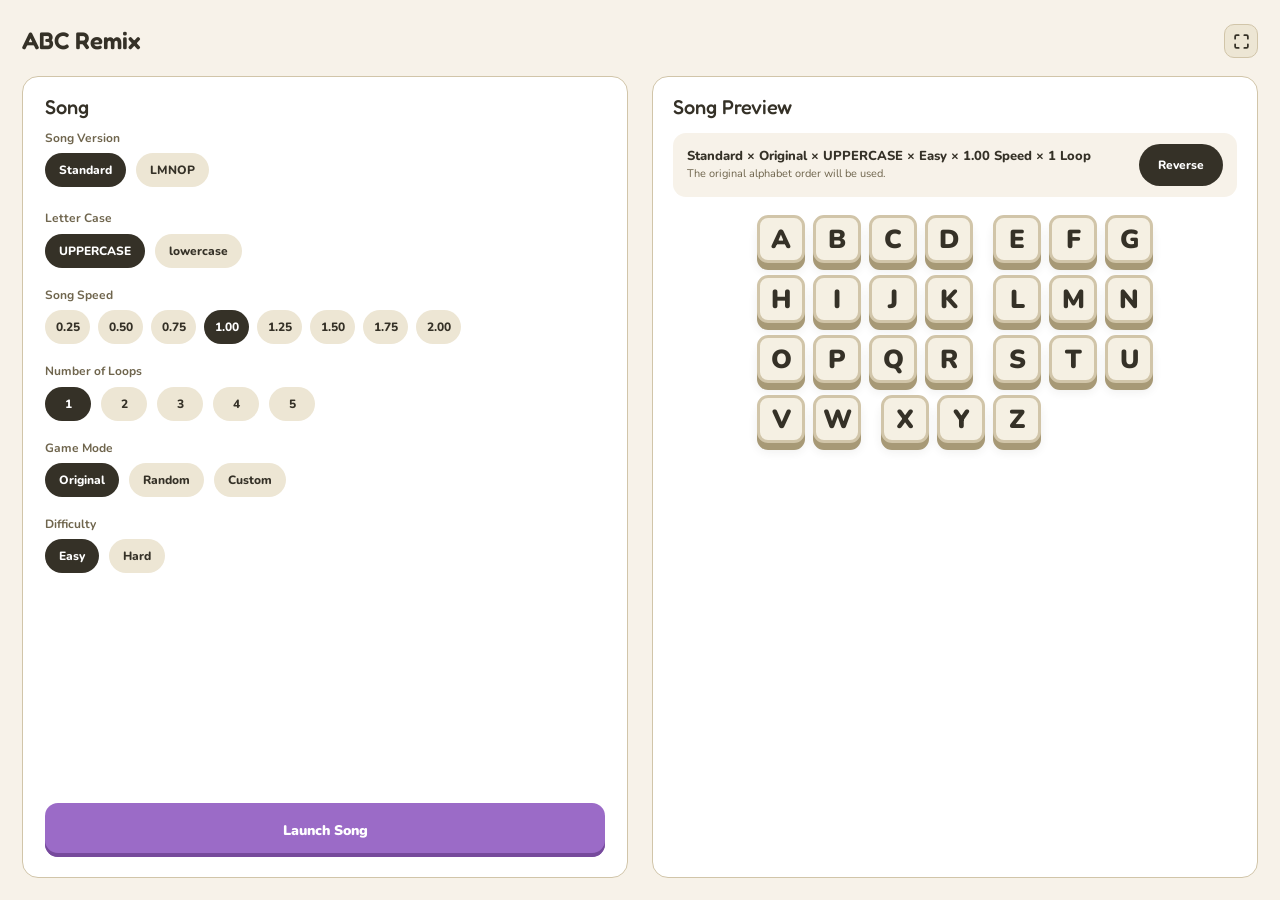
==== apps/abc-remix/index.html @ 01fa8b21 "new" ====
<!doctype html>
<html lang="en">
<head>
  <meta charset="UTF-8" />
  <meta name="viewport" content="width=device-width, initial-scale=1.0" />
  <meta name="theme-color" content="#F7F2E9" />
  <title>ABC Remix</title>
  <link rel="preconnect" href="https://fonts.googleapis.com">
  <link rel="preconnect" href="https://fonts.gstatic.com" crossorigin>
  <link href="https://fonts.googleapis.com/css2?family=Fredoka:wght@400;500;600;700&family=Nunito:wght@400;500;600;700;800;900&display=swap" rel="stylesheet">
  <link rel="stylesheet" href="./css/styles.css" />
</head>
<body>
  <main id="app" class="app-shell">
    <section id="settingsScreen" class="settings-screen">
      <header class="settings-header">
        <h1>ABC Remix</h1>
        <button id="settingsFullscreen" class="icon-btn" type="button" aria-label="Fullscreen" title="Fullscreen">
          <svg class="lucide-icon" viewBox="0 0 24 24" fill="none" stroke="currentColor" stroke-width="2" stroke-linecap="round" stroke-linejoin="round" aria-hidden="true"><path d="M8 3H5a2 2 0 0 0-2 2v3M16 3h3a2 2 0 0 1 2 2v3M21 16v3a2 2 0 0 1-2 2h-3M8 21H5a2 2 0 0 1-2-2v-3"/></svg>
        </button>
      </header>

      <div class="settings-grid">
        <section class="settings-card song-card">
          <h2>Song</h2>

          <div class="control-section">
            <label>Song Version</label>
            <div id="songVersionButtons" class="pill-group" role="group" aria-label="Song version">
              <button class="pill active" data-song="standard" type="button">Standard</button>
              <button class="pill" data-song="lmno" type="button">LMNOP</button>
            </div>
          </div>

          <div class="control-section letter-case-section">
            <label>Letter Case</label>
            <div id="letterCaseButtons" class="pill-group" role="group" aria-label="Letter case">
              <button class="pill active" data-case="uppercase" type="button">UPPERCASE</button>
              <button class="pill" data-case="lowercase" type="button">lowercase</button>
            </div>
          </div>

          <div class="control-section speed-section">
            <div class="section-label-row">
              <label>Song Speed</label>
              <span id="speedValue" class="speed-value">0.50</span>
            </div>
            <div id="speedButtons" class="speed-pills" role="group" aria-label="Song speed"></div>
          </div>

          <div class="control-section loop-section">
            <label>Number of Loops</label>
            <div id="loopButtons" class="pill-group loop-group" role="group" aria-label="Number of loops"></div>
          </div>

          <div class="control-section mode-section">
            <label>Game Mode</label>
            <div id="modeButtons" class="pill-group mode-group" role="group" aria-label="Game mode">
              <button class="pill active" data-mode="original" type="button">Original</button>
              <button class="pill" data-mode="random" type="button">Random</button>
              <button class="pill" data-mode="custom" type="button">Custom</button>
            </div>
          </div>

          <div class="control-section difficulty-section">
            <label>Difficulty</label>
            <div id="difficultyButtons" class="pill-group difficulty-group" role="group" aria-label="Difficulty">
              <button class="pill active" data-difficulty="easy" type="button">Easy</button>
              <button class="pill" data-difficulty="hard" type="button">Hard</button>
            </div>
          </div>

          <button id="launchButton" class="launch-button" type="button">Launch Song</button>
        </section>

        <section class="settings-card preview-card">
          <div class="preview-heading">
            <h2>Song Preview</h2>
          </div>
          <div id="previewInfo" class="preview-info"></div>
          <div id="modeContent" class="preview-content"></div>
        </section>
      </div>
    </section>

    <section id="gameScreen" class="game-screen hidden">
      <header class="game-header">
        <div class="game-title-group">
          <button id="backButton" class="icon-btn" type="button" aria-label="Back to settings" title="Back to settings">
            <svg class="lucide-icon" viewBox="0 0 24 24" fill="none" stroke="currentColor" stroke-width="2" stroke-linecap="round" stroke-linejoin="round" aria-hidden="true"><path d="m12 19-7-7 7-7"/><path d="M19 12H5"/></svg>
          </button>
          <h1 id="gameTitle">Standard × Original</h1>
          <div id="loopBadge" class="loop-badge" aria-live="polite">Loop 1 of 1</div>
        </div>
        <div id="progressDots" class="progress-dots" aria-hidden="true"></div>
        <div class="game-actions">
          <button id="restartButton" class="icon-btn" type="button" aria-label="Restart" title="Restart">
            <svg class="lucide-icon" viewBox="0 0 24 24" fill="none" stroke="currentColor" stroke-width="2" stroke-linecap="round" stroke-linejoin="round" aria-hidden="true"><path d="M3 12a9 9 0 1 0 3-6.7"/><path d="M3 4v5h5"/></svg>
          </button>
          <button id="pauseButton" class="icon-btn" type="button" aria-label="Play" title="Play">
            <svg class="play-icon lucide-icon" viewBox="0 0 24 24" fill="currentColor" stroke="none" aria-hidden="true"><path d="M8 5.14v13.72a1 1 0 0 0 1.54.84l10.34-6.86a1 1 0 0 0 0-1.68L9.54 4.3A1 1 0 0 0 8 5.14Z"/></svg>
            <svg class="pause-icon hidden lucide-icon" viewBox="0 0 24 24" fill="currentColor" stroke="none" aria-hidden="true"><path d="M7 5h3v14H7zM14 5h3v14h-3z"/></svg>
          </button>
          <button id="gameFullscreen" class="icon-btn" type="button" aria-label="Fullscreen" title="Fullscreen">
            <svg class="lucide-icon" viewBox="0 0 24 24" fill="none" stroke="currentColor" stroke-width="2" stroke-linecap="round" stroke-linejoin="round" aria-hidden="true"><path d="M8 3H5a2 2 0 0 0-2 2v3M16 3h3a2 2 0 0 1 2 2v3M21 16v3a2 2 0 0 1-2 2h-3M8 21H5a2 2 0 0 1-2-2v-3"/></svg>
          </button>
        </div>
      </header>

      <div class="game-stage">
        <div class="game-body">
          <div id="countInStage" class="count-in-stage" aria-live="polite"></div>
          <div id="chunkStage" class="chunk-stage" aria-live="polite"></div>
          <div id="easyPreviewStage" class="easy-preview-stage" aria-hidden="true"></div>
        </div>
      </div>
    </section>
  </main>

  <script type="module" src="./js/app.js"></script>
</body>
</html>
---- apps/abc-remix/css/styles.css ----
:root {
  --sand-0: #FFFFFF;
  --sand-50: #F7F2E9;
  --sand-100: #EDE6D4;
  --sand-300: #D1C5A9;
  --sand-500: #A79976;
  --sand-700: #6F654D;
  --sand-900: #353127;
  --grape-50: #EEE3F7;
  --grape-100: #DCC7EF;
  --grape-300: #BB94DE;
  --grape-500: #9B6BC7;
  --grape-700: #764A9C;
  --grape-900: #4A2C63;
  --surface-base: var(--sand-50);
  --surface-card: var(--sand-0);
  --surface-inset: var(--sand-50);
  --text-primary: var(--sand-900);
  --text-secondary: var(--sand-700);
  --text-muted: var(--sand-500);
  --stroke-default: var(--sand-300);
  --interactive-primary: var(--grape-500);
  --r-lg: 24px;
  --r-md: 14px;
  --r-pill: 9999px;
  --wood-face: #F5F0E3;
  --wood-edge: #D1C5A9;
  --wood-shadow: #A79976;
}

* { box-sizing: border-box; }
html, body { width: 100%; height: 100%; margin: 0; }
.app-shell { width: 100%; height: 100%; min-height: 100%; }
body {
  overflow: hidden;
  background: var(--surface-base);
  color: var(--text-primary);
  font-family: "Nunito", sans-serif;
  -webkit-font-smoothing: antialiased;
  user-select: none;
}
button { font: inherit; color: inherit; cursor: pointer; border: 0; }
.hidden { display: none !important; }

h1, h2 { font-family: "Fredoka", sans-serif; }
h1 { margin: 0; font-size: 32px; line-height: 1; font-weight: 600; }
h2 { margin: 0; font-size: 28px; line-height: 1; font-weight: 500; }

.settings-screen {
  width: 100%; height: 100%; padding: 34px 34px 32px;
  display: flex; flex-direction: column; gap: 28px;
}
.settings-header, .game-header {
  display: flex; align-items: center; justify-content: space-between;
  flex-shrink: 0;
}
.settings-grid {
  min-height: 0; flex: 1; display: grid; grid-template-columns: 1fr 1fr; gap: 34px;
}
.settings-card {
  min-width: 0; min-height: 0; background: var(--surface-card);
  border: 2px solid var(--stroke-default); border-radius: var(--r-lg);
  padding: 28px 32px; display: flex; flex-direction: column; overflow: hidden;
}
.song-card { gap: 0; }
.preview-card { padding: 28px 30px; }
.preview-heading { flex-shrink: 0; margin-bottom: 28px; }

.icon-btn {
  width: 48px; height: 48px; border-radius: 14px; background: var(--sand-100);
  color: var(--text-primary); display: grid; place-items: center;
  border: 2px solid var(--sand-300); transition: transform .12s ease, background .12s ease;
}
.icon-btn:hover { background: var(--sand-50); }
.icon-btn:active { transform: scale(.94); }
.icon-btn svg { width: 23px; height: 23px; fill: none; stroke: currentColor; stroke-width: 2.5; stroke-linecap: round; stroke-linejoin: round; }

.control-section { flex-shrink: 0; }
.letter-case-section { margin-top: 24px; }
.control-section > label, .section-label-row label {
  display: block; margin-bottom: 12px; font-size: 18px; line-height: 1.2;
  font-weight: 700; color: var(--text-secondary);
}
.pill-group { display: flex; gap: 12px; flex-wrap: wrap; }
.pill, .speed-pill {
  height: 48px; padding: 0 20px; border-radius: var(--r-pill);
  background: var(--sand-100); color: var(--text-primary); font-weight: 800;
  transition: background .12s ease, color .12s ease, transform .12s ease;
}
.pill:hover, .speed-pill:hover { transform: translateY(-1px); }
.pill.active, .speed-pill.active { background: var(--text-primary); color: #fff; }
.shuffle-icon { display: inline-block; font-size: 23px; line-height: 0; transform: rotate(-35deg); margin-right: 3px; }

.speed-section { margin-top: 30px; }
.section-label-row { display: flex; align-items: center; justify-content: space-between; }
.section-label-row label { margin-bottom: 12px; }
.speed-value { display: none; }
.speed-pills { display: flex; gap: 10px; flex-wrap: wrap; }
.speed-pill { min-width: 68px; padding: 0 15px; }

.mode-section { margin-top: 30px; }
.loop-section { margin-top: 30px; }
.loop-group { gap: 8px; }
.loop-group .pill { min-width: 46px; padding-left: 13px; padding-right: 13px; }
.mode-group { gap: 12px; }
.mode-group .pill { padding-left: 20px; padding-right: 20px; }

.launch-button {
  width: 100%; height: 76px; margin-top: auto; flex-shrink: 0;
  border-radius: 18px; background: var(--grape-500); color: #fff;
  font-size: 17px; font-weight: 900; box-shadow: inset 0 -5px 0 var(--grape-700);
  transition: transform .12s ease, filter .12s ease;
}
.launch-button:hover { filter: brightness(1.03); }
.launch-button:active { transform: translateY(3px); box-shadow: inset 0 -2px 0 var(--grape-700); }
.launch-button:disabled { opacity: .45; cursor: not-allowed; }

.preview-info { flex-shrink: 0; margin-bottom: 24px; }
.preview-summary {
  min-height: 90px; padding: 18px 20px; border-radius: 17px; background: var(--surface-inset);
  display: flex; flex-direction: column; justify-content: center; gap: 6px;
}
.preview-summary strong { font-size: 18px; font-weight: 800; }
.preview-summary span { font-size: 16px; color: var(--text-secondary); }
.preview-content { min-height: 0; flex: 1; overflow: hidden; display: flex; flex-direction: column; }

.song-layout { width: 100%; display: flex; flex-direction: column; gap: 18px; }
.song-row { width: 100%; display: grid; grid-template-columns: 4fr 3fr; gap: 30px; }
.song-row:nth-child(4) { grid-template-columns: 2fr 3fr; }
.song-group { display: grid; grid-template-columns: repeat(auto-fit, minmax(0, 1fr)); gap: 10px; min-width: 0; }
.song-slot { min-width: 0; aspect-ratio: 1; display: grid; place-items: center; }

.wood-block {
  width: 100%; aspect-ratio: 1; min-width: 0; border-radius: 15px;
  background: var(--wood-face); border: 4px solid var(--wood-edge); color: var(--text-primary);
  font-family: "Nunito", sans-serif; font-size: clamp(22px, 2vw, 34px); font-weight: 900;
  display: grid; place-items: center; position: relative;
  box-shadow: 0 7px 0 var(--wood-shadow), 0 9px 10px rgba(53,49,39,.08);
  transition: transform .12s ease, box-shadow .12s ease, background .12s ease;
}
.wood-block::after { display: none; }
.wood-block:active { transform: translateY(3px); box-shadow: 0 4px 0 var(--wood-shadow), 0 6px 8px rgba(53,49,39,.08); }

.preview-content > .song-layout { flex: 1; justify-content: center; min-height: 0; }
.preview-content .song-row { gap: 20px; min-height: 0; }
.preview-content .song-group { gap: 10px; }
.preview-content .song-slot .wood-block { width: min(100%, 68px); border-width: 4px; }
.preview-content .preview-song-row { grid-template-columns: 1fr 1fr; }

.random-tools { display: flex; align-items: center; justify-content: space-between; gap: 14px; margin-bottom: 16px; flex-shrink: 0; }
.random-tools span { font-size: 14px; color: var(--text-secondary); font-weight: 600; }
.shuffle-button, .reset-button, .reverse-button {
  height: 42px; padding: 0 18px; border-radius: var(--r-pill); background: var(--text-primary); color: #fff; font-weight: 800;
}
.shuffle-symbol { display: inline-block; font-size: 21px; transform: rotate(-35deg); margin-right: 5px; }
.random-board { flex: 1; min-height: 0; display: flex; align-items: center; }

.custom-editor {
  min-height: 0;
  flex: 1 1 auto;
  display: flex;
  flex-direction: column;
  align-items: center;
  justify-content: flex-start;
  overflow: visible;
}
.custom-song-area { flex: 0 0 auto; width: 100%; }
.custom-layout { gap: 10px; }
.custom-layout .song-row { gap: 20px; }
.custom-layout .song-group { gap: 10px; }
.custom-slot { border: 2px dashed var(--sand-300); border-radius: 15px; background: transparent; }
.custom-slot .wood-block { width: calc(100% - 4px); border-width: 4px; }
.custom-slot.filled { border-color: transparent; background: transparent; }
.custom-divider { height: 1px; background: var(--sand-300); margin: 20px 0 18px; flex-shrink: 0; }
.letter-tray {
  display: grid; grid-template-columns: repeat(9, minmax(0, 1fr)); gap: 10px;
  flex-shrink: 0; padding: 0 2px;
}
.tray-cell { aspect-ratio: 1; min-width: 0; display: grid; place-items: center; }
.tray-cell .tray-block { width: 100%; font-size: clamp(15px, 1.25vw, 24px); border-width: 3px; border-radius: 13px; box-shadow: 0 5px 0 var(--wood-shadow), 0 7px 9px rgba(53,49,39,.07); }
.tray-cell.used {
  border: 2px dashed var(--sand-300); border-radius: 13px; background: transparent;
}


.game-screen { width: 100%; height: 100%; min-height: 100%; padding: 24px 34px 30px; display: flex; flex-direction: column; background: var(--surface-base); }
.game-header { flex-shrink: 0; gap: 20px; position: relative; }
.game-header h1 { flex: 1; font-size: 32px; }
.game-actions { display: flex; gap: 12px; }
.game-stage { min-height: 0; flex: 1; display: flex; flex-direction: column; justify-content: center; align-items: stretch; padding: 30px 0 36px; }
.chunk-stage {
  width: 100%;
  display: flex;
  justify-content: center;
  align-items: center;
  min-height: 0;
}

/*
 * Play-screen blocks are sized from the four-letter case.
 * A chunk with 2 or 3 letters keeps exactly the same physical block size
 * and is centered instead of stretching its blocks to fill the row.
 */
.chunk-row {
  --play-gap: clamp(10px, 1.2vw, 26px);
  width: 100%;
  display: grid;
  grid-template-columns: repeat(
    var(--chunk-count),
    calc((100% - (3 * var(--play-gap))) / 4)
  );
  justify-content: center;
  gap: var(--play-gap);
}
.chunk-slot {
  width: 100%;
  aspect-ratio: 1;
  min-width: 0;
  display: grid;
  place-items: center;
}
.chunk-slot .wood-block {
  width: 100%; height: 100%; border-radius: clamp(18px, 1.5vw, 32px); border-width: clamp(4px, .35vw, 7px);
  font-size: clamp(96px, 13vw, 240px);
  box-shadow: 0 clamp(10px, .8vw, 18px) 0 var(--wood-shadow), 0 clamp(18px, 1.4vw, 30px) 35px rgba(53,49,39,.13);
  animation: blockPop .34s cubic-bezier(.2,.9,.2,1);
}
.chunk-slot.current .wood-block { transform: translateY(clamp(-12px, -.8vw, -6px)); box-shadow: 0 clamp(14px, 1vw, 22px) 0 var(--wood-shadow), 0 clamp(24px, 1.8vw, 38px) 42px rgba(53,49,39,.18); }
@keyframes blockPop {
  0% { opacity: 0; transform: translateY(28px) scale(.72) rotate(-3deg); }
  70% { opacity: 1; transform: translateY(-5px) scale(1.04) rotate(.5deg); }
  100% { opacity: 1; transform: translateY(0) scale(1) rotate(0); }
}
.progress-dots { display: flex; justify-content: center; align-items: center; gap: 10px; margin-top: clamp(30px, 5vh, 58px); flex-shrink: 0; }
.progress-dot { width: 16px; height: 16px; border-radius: 50%; background: var(--sand-300); transition: background .18s ease, transform .18s ease; }
.progress-dot.active { background: var(--grape-500); transform: scale(1.05); }
.progress-dot.done { background: var(--grape-500); }

body.presentation .game-screen { padding: 24px 32px 28px; }
body.presentation .game-header { opacity: 0; pointer-events: none; }
body.presentation .game-stage { padding-top: 2vh; padding-bottom: 3vh; }

@media (max-width: 1000px) {
  .settings-screen { padding: 22px; }
  .settings-grid { grid-template-columns: 1fr; overflow-y: auto; }
  .settings-card { min-height: 540px; }
  .song-card { min-height: 640px; }
  .preview-card { min-height: 640px; }
}

@media (max-width: 600px) {
  .settings-screen { padding: 16px; gap: 18px; }
  h1 { font-size: 28px; }
  h2 { font-size: 24px; }
  .settings-card { padding: 22px; }
  .settings-grid { gap: 18px; }
  .song-row { gap: 14px; }
  .preview-content .song-row, .custom-layout .song-row { gap: 12px; }
  .preview-content .song-group, .custom-layout .song-group { gap: 6px; }
  .letter-tray { grid-template-columns: repeat(9, 1fr); gap: 6px; }
  .game-screen { padding: 16px 20px 22px; }
  .game-header h1 { font-size: 24px; }
  .game-actions { gap: 6px; }
  .icon-btn { width: 44px; height: 44px; }
  .chunk-row { --play-gap: 6px; }
  .progress-dot { width: 11px; height: 11px; }
}

/* Figma spacing + fixed 48px preview tiles */
.settings-screen {
  width: 100%;
  height: 100vh;
  min-height: 100vh;
  padding: 24px 22px 22px;
  gap: 18px;
}
.settings-header { min-height: 34px; }
.settings-header h1 { font-size: 24px; }
.settings-header .icon-btn {
  width: 34px;
  height: 34px;
  border-radius: 10px;
  border-width: 1.5px;
}
.settings-header .icon-btn svg { width: 17px; height: 17px; }
.settings-grid {
  gap: 24px;
  min-height: 0;
  flex: 1 1 auto;
  height: 0;
  align-items: stretch;
}
.settings-card {
  border-width: 1.5px;
  border-radius: 16px;
  padding: 20px 22px;
}
.preview-card { padding: 20px 20px; }
.settings-card h2 { font-size: 20px; }
.song-card > h2 { margin-bottom: 14px; }
.preview-heading { margin-bottom: 16px; }
.control-section > label,
.section-label-row label {
  margin-bottom: 8px;
  font-size: 12px;
  line-height: 1.2;
}
.pill-group { gap: 10px; }
.pill, .speed-pill {
  height: 34px;
  padding: 0 14px;
  font-size: 12px;
}
.speed-pills { gap: 8px; }
.speed-pill { min-width: 45px; padding: 0 10px; }
.speed-section { margin-top: 20px; }
.mode-section { margin-top: 20px; }
.loop-section { margin-top: 20px; }
.mode-group { gap: 10px; }
.mode-group .pill { padding-left: 14px; padding-right: 14px; }
.shuffle-icon { font-size: 17px; margin-right: 2px; }
.launch-button {
  height: 54px;
  border-radius: 13px;
  font-size: 14px;
  box-shadow: inset 0 -4px 0 var(--grape-700);
}

.preview-info { margin-bottom: 18px; }
.preview-summary {
  min-height: 62px;
  padding: 11px 14px;
  border-radius: 13px;
  flex-direction: row;
  align-items: center;
  justify-content: space-between;
  gap: 16px;
}
.preview-summary-copy {
  min-width: 0;
  display: flex;
  flex-direction: column;
  gap: 3px;
}
.preview-summary strong { font-size: 13px; line-height: 1.2; }
.preview-summary span { font-size: 11px; line-height: 1.25; }
.preview-action {
  flex: 0 0 auto;
  height: 42px;
  min-width: 84px;
  padding: 0 18px;
  border-radius: var(--r-pill);
  font-size: 12px;
  display: inline-flex;
  align-items: center;
  justify-content: center;
}
.preview-action.active {
  background: var(--text-primary);
  color: #fff;
}
.shuffle-symbol { font-size: 17px; margin-right: 3px; }

/* Preview tiles are physical 48px blocks, never fluid grid cells. */
.song-layout { width: max-content; max-width: 100%; gap: 12px; margin: 0 auto; }
.song-row,
.song-row:nth-child(4) {
  width: max-content;
  max-width: 100%;
  display: flex;
  align-items: center;
  justify-content: center;
  gap: 20px;
}
.song-group {
  display: flex;
  flex: 0 0 auto;
  gap: 8px;
}
.song-slot {
  width: 48px;
  height: 48px;
  flex: 0 0 48px;
  aspect-ratio: auto;
}
.preview-content > .song-layout { flex: 0 0 auto; justify-content: center; }
.preview-content .song-row,
.custom-layout .song-row { gap: 20px; }
.preview-content .song-group,
.custom-layout .song-group { gap: 8px; }
.preview-content .song-slot .wood-block {
  width: 48px;
  height: 48px;
  flex: 0 0 48px;
  aspect-ratio: auto;
  border-width: 3px;
  border-radius: 11px;
  font-size: 26px;
}

.random-board {
  flex: 0 0 auto;
  display: flex;
  justify-content: center;
  align-items: flex-start;
}

.custom-editor { align-items: center; }
.custom-song-area { width: 100%; }
.custom-layout { width: max-content; }
.custom-slot {
  width: 48px;
  height: 48px;
  flex: 0 0 48px;
  aspect-ratio: auto;
  border-radius: 11px;
}
.custom-slot .wood-block {
  width: 48px;
  height: 48px;
  flex: 0 0 48px;
  aspect-ratio: auto;
  border-width: 3px;
  border-radius: 11px;
  font-size: 24px;
}
.custom-divider { width: 100%; margin: 18px 0 14px; }
.letter-tray {
  width: max-content;
  max-width: 100%;
  grid-template-columns: repeat(9, 48px);
  gap: 8px;
  padding: 0;
  margin: 0 auto;
}
.tray-cell {
  width: 48px;
  height: 48px;
  flex: 0 0 48px;
  aspect-ratio: auto;
}
.tray-cell .tray-block {
  width: 48px;
  height: 48px;
  aspect-ratio: auto;
  font-size: 18px;
  border-width: 3px;
  border-radius: 11px;
}
.tray-cell.used { border-radius: 11px; }

@media (max-width: 600px) {
  .settings-screen { padding: 16px; gap: 16px; }
  .settings-card { padding: 18px; }
  .preview-card { padding: 18px; }
  .settings-grid { gap: 16px; }
  .song-layout { gap: 10px; }
  .song-row,
  .song-row:nth-child(4),
  .preview-content .song-row,
  .custom-layout .song-row { gap: 12px; }
  .preview-content .song-group,
  .custom-layout .song-group { gap: 6px; }
  .letter-tray { grid-template-columns: repeat(9, 48px); gap: 6px; }
}


/* Musical word blocks */
.lyric-slot .wood-block, .lyric-chunk-slot .wood-block {
  font-size: clamp(14px, 1.7vw, 30px);
  padding: 0 10px;
  white-space: nowrap;
}

.count-in-stage {
  position: absolute;
  inset: 0 0 72px;
  display: flex;
  align-items: center;
  justify-content: center;
  pointer-events: none;
  z-index: 3;
}
.count-in-stage:not(.visible) { opacity: 0; }
.count-in-row { display: flex; align-items: baseline; justify-content: center; gap: clamp(24px, 4vw, 64px); width: 100%; }
.count-in-single { gap: 0; }
.count-word {
  color: var(--text-primary);
  font-family: "Fredoka", sans-serif;
  font-size: clamp(108px, 13vw, 240px);
  font-weight: 600;
  line-height: 1;
  white-space: nowrap;
  opacity: 0;
  transform: translateY(-24px) scale(.94);
}
.count-word.count-pop { animation: lyricFall .28s cubic-bezier(.2,.9,.2,1) forwards; }

.count-in {
  position: absolute; left: 50%; top: 50%; transform: translate(-50%, -50%);
  color: var(--text-muted); font-family: "Fredoka", sans-serif; font-size: clamp(24px, 4vw, 52px);
  font-weight: 500; letter-spacing: .08em; opacity: .85;
}
.game-stage { position: relative; }
.loop-badge {
  flex-shrink: 0;
  padding: 7px 14px;
  border-radius: 999px;
  background: var(--sand-100);
  border: 1px solid var(--sand-300);
  color: var(--text-secondary);
  font-size: 13px;
  line-height: 1;
  font-weight: 800;
  white-space: nowrap;
}
.game-header .loop-badge { position: absolute; left: 50%; top: 50%; transform: translate(-50%, -50%); margin: 0; }
body.presentation .game-header .loop-badge { display: block; }

/* v14 layout corrections */
.game-stage {
  position: relative;
  min-height: 0;
  flex: 1;
  display: flex;
  flex-direction: column;
  justify-content: stretch;
  align-items: stretch;
  padding: 0;
}
.game-body {
  position: relative;
  flex: 1 1 auto;
  min-height: 0;
  display: grid;
  place-items: center;
}
.game-body .count-in-stage,
.game-body .chunk-stage {
  position: absolute;
  inset: 0;
}
.game-body .count-in-stage {
  inset: 0;
  z-index: 3;
}
.game-body .chunk-stage {
  z-index: 2;
}
.game-stage > .progress-dots {
  position: relative;
  z-index: 4;
  margin-top: 0;
  padding: 24px 0 12px;
  flex: 0 0 auto;
}
body.presentation .game-header {
  opacity: 1;
  pointer-events: auto;
}
body.presentation .game-screen {
  background: var(--surface-base);
}
#settingsScreen:fullscreen,
#gameScreen:fullscreen {
  background: var(--surface-base);
}
html:fullscreen,
body:fullscreen {
  background: var(--surface-base);
}

/* Lyric text is intentionally text-first, not another alphabet block wall. */
.lyric-row {
  width: min(96vw, 1700px);
  display: flex;
  align-items: baseline;
  justify-content: center;
  gap: clamp(22px, 2.5vw, 48px);
  box-sizing: border-box;
}
.lyric-word {
  flex: 0 0 auto;
  min-width: 1ch;
  color: var(--text-primary);
  font-family: "Fredoka", sans-serif;
  font-size: clamp(82px, 9vw, 190px);
  font-weight: 600;
  line-height: 1;
  text-align: center;
  white-space: nowrap;
  opacity: .98;
}
/* Four-word lyric screens use deliberately generous fixed spacing. The word
   slots are reserved from the beginning, so later fragments never shove an
   earlier word around. */
.lyric-row.lyric-count-4 {
  width: min(96vw, 1680px);
  gap: clamp(42px, 4vw, 86px);
}
.lyric-row.lyric-count-4 .lyric-word {
  font-size: clamp(70px, 8.2vw, 178px);
}
.lyric-row[data-screen="9"] { gap: clamp(48px, 4.5vw, 96px); }
.lyric-row[data-screen="11"] { gap: clamp(52px, 4.8vw, 100px); }
.lyric-ghost { visibility: hidden; display: inline-block; }
.lyric-live { position: absolute; inset: 0; display: flex; align-items: baseline; justify-content: flex-start; }
.lyric-word { position: relative; }
.lyric-pop {
  animation: lyricFall .28s cubic-bezier(.2,.9,.2,1);
}
@keyframes lyricFall {
  0% { opacity: 0; transform: translateY(-24px) scale(.94); }
  100% { opacity: 1; transform: translateY(0) scale(1); }
}
.mixed-lyric-text {
  color: var(--text-primary);
  font-family: "Fredoka", sans-serif;
  font-size: clamp(30px, 5vw, 86px);
  font-weight: 600;
  white-space: nowrap;
  animation: lyricFall .28s cubic-bezier(.2,.9,.2,1);
}
.lyric-part {
  display: inline-block;
}

/* Fullscreen surfaces: never expose the browser's black backdrop. */
#settingsScreen::backdrop,
#gameScreen::backdrop { background: var(--surface-base); }

body.presentation .game-header { opacity: 1 !important; pointer-events: auto !important; }
body.presentation .game-header .loop-badge { display: block !important; }


/* v19 difficulty control */
.difficulty-section { margin-top: 20px; }
.difficulty-group { gap: 10px; }

/* Easy mode: keep the current musical chunk visible and highlight the called letter. */
.easy-chunk-row {
  --play-gap: clamp(10px, 1.2vw, 26px);
}
.easy-chunk-slot .wood-block {
  transition: background .14s ease, border-color .14s ease, box-shadow .14s ease, transform .14s ease;
  animation: none;
}
.easy-chunk-slot:not(.called) .wood-block {
  transform: none;
}
.easy-chunk-slot.called .wood-block {
  background: var(--grape-50);
  border-color: var(--grape-300);
  color: var(--grape-900);
  box-shadow: 0 clamp(10px, .8vw, 18px) 0 var(--grape-700), 0 clamp(18px, 1.4vw, 30px) 35px rgba(118,74,156,.18);
}
.easy-chunk-slot .wood-block.letter-jiggle {
  animation: letterJiggle .34s cubic-bezier(.2,.9,.2,1);
}
@keyframes letterJiggle {
  0% { transform: translateY(0) rotate(0deg) scale(1); }
  25% { transform: translateY(-7px) rotate(-2deg) scale(1.045); }
  50% { transform: translateY(2px) rotate(2deg) scale(1.02); }
  75% { transform: translateY(-2px) rotate(-1deg) scale(1.01); }
  100% { transform: translateY(0) rotate(0deg) scale(1); }
}


/* Easy mode lookahead: show the upcoming letter chunk shortly before its
   musical entrance, giving students a visual runway without revealing the
   next call as the active/highlighted letter. */
.easy-next-preview {
  position: absolute;
  left: 50%;
  top: 17%;
  width: min(82%, 1180px);
  transform: translateX(-50%) scale(.58);
  transform-origin: center;
  opacity: .34;
  filter: saturate(.82);
  pointer-events: none;
}
.easy-next-preview .wood-block { animation: none !important; }

/* v22: four-beat visual pause between loops */
.loop-gap-dots { display:flex; align-items:center; justify-content:center; gap:28px; }
.loop-gap-dot { width:28px; height:28px; border-radius:50%; background:var(--grape-500); opacity:0; transform:scale(.65); animation:gapDotPop .28s cubic-bezier(.2,.9,.2,1) forwards; }
.loop-gap-dot:nth-child(1){animation-delay:0s}.loop-gap-dot:nth-child(2){animation-delay:1s}.loop-gap-dot:nth-child(3){animation-delay:2s}.loop-gap-dot:nth-child(4){animation-delay:3s}
@keyframes gapDotPop { to { opacity:1; transform:scale(1); } }

/* v23: fullscreen interaction layer. Keep the header above the presentation stage. */
.game-screen:fullscreen { position: relative; z-index: 0; }
.game-screen:fullscreen .game-header { position: relative; z-index: 50; }
.game-screen:fullscreen .game-actions,
.game-screen:fullscreen .game-header .icon-btn { position: relative; z-index: 51; pointer-events: auto; }
.settings-screen:fullscreen { position: relative; z-index: 0; }
.settings-screen:fullscreen .settings-header,
.settings-screen:fullscreen .settings-grid { position: relative; z-index: 10; }

/* Lyric words occupy predetermined slots and keep their positions as fragments arrive. */
.lyric-word { overflow: visible; }

/* v26: gameplay hierarchy. Progress lives in the header, loop status sits beside the title,
   and Easy lookahead gets a dedicated shelf beneath the active chunk. */
.game-header {
  display: flex;
  align-items: center;
  justify-content: space-between;
  gap: 20px;
  position: relative;
  z-index: 20;
}
.game-title-group {
  display: flex;
  align-items: center;
  gap: 16px;
  min-width: 0;
  flex: 1 1 auto;
}
.game-title-group h1 {
  flex: 0 1 auto;
  min-width: 0;
  white-space: nowrap;
}
.game-header .loop-badge {
  position: static;
  transform: none;
  margin: 0;
  flex: 0 0 auto;
  padding: 6px 11px;
  font-size: 11px;
}
.game-header > .progress-dots {
  position: static;
  margin: 0;
  padding: 0;
  flex: 0 1 auto;
  min-width: 0;
  gap: 6px;
}
.game-header > .progress-dots .progress-dot {
  width: 9px;
  height: 9px;
}
.game-stage {
  min-height: 0;
  flex: 1 1 auto;
  padding: 0;
}
.game-body {
  position: relative;
  min-height: 0;
  height: 100%;
  display: grid;
  grid-template-rows: minmax(0, 1fr) 104px;
  place-items: stretch;
}
.game-body .count-in-stage {
  position: absolute;
  inset: 0;
  z-index: 30;
}
.game-body .chunk-stage {
  position: relative;
  inset: auto;
  z-index: 2;
  min-height: 0;
  width: 100%;
  display: flex;
  justify-content: center;
  align-items: center;
}
.easy-preview-stage {
  /* v28: reserve the shelf whether or not a preview is visible.
     Visibility/opacity are used instead of display:none so the main chunk
     never gets reflowed when the preview pops in. */
  display: flex;
  min-height: 0;
  width: 100%;
  align-items: center;
  justify-content: center;
  padding: 4px 0 18px;
  position: relative;
  z-index: 3;
  visibility: hidden;
  opacity: 0;
  pointer-events: none;
}
.easy-preview-stage.has-preview {
  visibility: visible;
  opacity: 1;
}
.easy-preview-stage .easy-next-preview {
  position: relative;
  left: auto;
  top: auto;
  transform: none;
  transform-origin: center;
  width: min(58%, 760px);
  opacity: .36;
  filter: saturate(.82);
  margin: 0 auto;
}
.easy-preview-stage .easy-next-preview .wood-block {
  animation: none !important;
}

@media (max-width: 800px) {
  .game-title-group { gap: 10px; }
  .game-header > .progress-dots { gap: 4px; }
  .game-header > .progress-dots .progress-dot { width: 7px; height: 7px; }
  .game-header .loop-badge { font-size: 10px; padding: 5px 8px; }
  .easy-preview-stage .easy-next-preview { width: min(72%, 620px); }
}

/* v26 lyric guardrails: fixed visual columns prevent late fragments from
   collapsing the gaps between the words. */
.lyric-row[data-screen="9"],
.lyric-row[data-screen="11"] {
  width: min(92vw, 1480px);
  display: grid;
  align-items: baseline;
  justify-content: center;
  column-gap: clamp(24px, 3vw, 58px);
}
.lyric-row[data-screen="9"] {
  grid-template-columns: minmax(150px, 1.5fr) minmax(55px, .75fr) minmax(180px, 1.45fr) minmax(120px, 1fr);
}
.lyric-row[data-screen="11"] {
  grid-template-columns: minmax(150px, 1.35fr) minmax(120px, 1fr) minmax(130px, 1fr) minmax(110px, .9fr);
}
.lyric-row[data-screen="9"] .lyric-word,
.lyric-row[data-screen="11"] .lyric-word {
  width: auto !important;
  min-width: 0 !important;
  justify-self: center;
}
.lyric-row[data-screen="9"] .lyric-live,
.lyric-row[data-screen="11"] .lyric-live {
  justify-content: center;
}

/* v27: Easy lookahead is a compact preview shelf, not a second full-size chunk. */
.easy-preview-stage .easy-next-preview {
  width: max-content;
  max-width: 100%;
  display: grid;
  grid-template-columns: repeat(var(--chunk-count), 72px);
  justify-content: center;
  gap: 12px;
  transform: none;
  margin: 0 auto;
  opacity: 1;
}
.easy-preview-stage .easy-next-preview .chunk-slot {
  width: 72px;
  height: 72px;
  aspect-ratio: 1;
}
.easy-preview-stage .easy-next-preview .wood-block {
  width: 72px;
  height: 72px;
  font-size: 48px;
  border-width: 4px;
  border-radius: 14px;
  box-shadow: 0 5px 0 var(--wood-shadow), 0 8px 14px rgba(53,49,39,.08);
}

/* v28: preview appearance is purely visual. The shelf itself never changes size. */
.easy-preview-stage.has-preview .easy-next-preview {
  animation: previewShelfPop .24s cubic-bezier(.2,.9,.2,1);
}
@keyframes previewShelfPop {
  0% { opacity: 0; transform: translateY(8px) scale(.94); }
  100% { opacity: 1; transform: translateY(0) scale(1); }
}

/* v27: progress is a true centered header element. */
.game-header > .progress-dots {
  position: absolute;
  left: 50%;
  top: 50%;
  transform: translate(-50%, -50%);
  display: flex;
  align-items: center;
  justify-content: center;
  gap: 8px;
  margin: 0;
  padding: 0;
  width: max-content;
  z-index: 2;
}
.game-header > .progress-dots .progress-dot {
  width: 13px;
  height: 13px;
  flex: 0 0 13px;
}

@media (max-width: 800px) {
  .easy-preview-stage .easy-next-preview {
    grid-template-columns: repeat(var(--chunk-count), 58px);
    gap: 8px;
  }
  .easy-preview-stage .easy-next-preview .chunk-slot,
  .easy-preview-stage .easy-next-preview .wood-block {
    width: 58px;
    height: 58px;
  }
  .easy-preview-stage .easy-next-preview .wood-block {
    font-size: 38px;
    border-width: 3px;
    border-radius: 12px;
  }
  .game-header > .progress-dots { gap: 6px; }
  .game-header > .progress-dots .progress-dot {
    width: 10px;
    height: 10px;
    flex-basis: 10px;
  }
  .game-body { grid-template-rows: minmax(0, 1fr) 82px; }
}


/* v30: restore the lyric choreography without letting song screen indexes
   collide between Standard and LMNOP. Every lyric word gets a reserved slot. */
.lyric-row {
  display: grid;
  justify-content: center;
  align-items: baseline;
  width: min(94vw, 1560px);
  gap: clamp(28px, 3vw, 64px);
}
.lyric-row .lyric-word {
  width: auto !important;
  min-width: 0 !important;
  justify-self: center;
  position: relative;
}

/* Standard: happy happy / I'm happy / I can sing my / ABCs */
.lyric-row[data-song="standard"][data-screen="8"] {
  grid-template-columns: minmax(260px, 1fr) minmax(260px, 1fr);
  column-gap: clamp(56px, 7vw, 120px);
}
.lyric-row[data-song="standard"][data-screen="9"] {
  grid-template-columns: minmax(140px, .7fr) minmax(260px, 1.3fr);
  column-gap: clamp(70px, 8vw, 150px);
}
.lyric-row[data-song="standard"][data-screen="10"] {
  grid-template-columns: repeat(4, minmax(120px, 1fr));
  column-gap: clamp(28px, 3vw, 60px);
}
.lyric-row[data-song="standard"][data-screen="11"] {
  grid-template-columns: minmax(260px, 1fr);
}

/* LMNOP: Now I know my / ABCs / Next time won't you / sing with me */
.lyric-row[data-song="lmno"][data-screen="9"] {
  grid-template-columns: minmax(220px, 1.2fr) minmax(90px, .55fr) minmax(210px, 1.15fr) minmax(150px, .85fr);
  column-gap: clamp(46px, 5vw, 92px);
}
.lyric-row[data-song="lmno"][data-screen="10"] {
  grid-template-columns: minmax(260px, 1fr);
}
.lyric-row[data-song="lmno"][data-screen="11"] {
  grid-template-columns: minmax(220px, 1.2fr) minmax(180px, 1fr) minmax(220px, 1.2fr) minmax(150px, .85fr);
  column-gap: clamp(42px, 4.5vw, 86px);
}
.lyric-row[data-song="lmno"][data-screen="12"] {
  grid-template-columns: repeat(3, minmax(150px, 1fr));
  column-gap: clamp(42px, 5vw, 90px);
}

/* Split-word fragments stay inside one reserved word slot and assemble
   additively instead of replacing/recentering the first fragment. */
.lyric-word .lyric-live {
  position: absolute;
  inset: 0;
  display: flex;
  align-items: baseline;
  justify-content: center;
  white-space: nowrap;
}
.lyric-word .lyric-ghost {
  display: inline-block;
  visibility: hidden;
  white-space: nowrap;
}
.lyric-word .lyric-part {
  display: inline-block;
}

/* Y and Z are letter blocks with the sung "and" living between them. */
.mixed-song-row {
  width: min(92vw, 980px);
  display: grid;
  grid-template-columns: minmax(180px, 1fr) minmax(90px, .5fr) minmax(180px, 1fr);
  align-items: center;
  justify-content: center;
  column-gap: clamp(30px, 4vw, 72px);
}
.mixed-song-slot {
  display: grid;
  place-items: center;
  min-width: 0;
}
.mixed-song-slot .wood-block {
  width: clamp(180px, 20vw, 330px);
  height: clamp(180px, 20vw, 330px);
}
.mixed-inline-lyric {
  font-size: clamp(52px, 6vw, 108px);
  font-weight: 600;
  white-space: nowrap;
}

@media (max-width: 800px) {
  .lyric-row[data-song="standard"][data-screen="10"],
  .lyric-row[data-song="lmno"][data-screen="9"],
  .lyric-row[data-song="lmno"][data-screen="11"] {
    column-gap: 18px;
  }
  .mixed-song-row { column-gap: 14px; }
  .mixed-song-slot .wood-block { width: 120px; height: 120px; }
  .mixed-inline-lyric { font-size: 38px; }
}


/* v31: final lyric layout correction.
   Keep lyric groups centered as groups, with fixed-width word slots so
   fragments never determine the position of the line. */
.lyric-row {
  display: flex !important;
  flex-wrap: nowrap;
  align-items: baseline;
  justify-content: center !important;
  width: 100% !important;
  max-width: none !important;
  box-sizing: border-box;
  gap: clamp(28px, 3.2vw, 72px) !important;
}
.lyric-row .lyric-word {
  flex: 0 0 auto !important;
  width: var(--lyric-slot-width) !important;
  min-width: var(--lyric-slot-width) !important;
  max-width: var(--lyric-slot-width) !important;
  justify-self: auto !important;
  text-align: center;
  position: relative;
}

/* Standard */
.lyric-row[data-song="standard"][data-screen="8"] {
  --lyric-slot-width: clamp(250px, 25vw, 520px);
  gap: clamp(48px, 5vw, 96px) !important;
}
.lyric-row[data-song="standard"][data-screen="9"] {
  --lyric-slot-width: clamp(180px, 16vw, 300px);
  gap: clamp(56px, 6vw, 110px) !important;
}
.lyric-row[data-song="standard"][data-screen="9"] .lyric-word:nth-child(2) {
  --lyric-slot-width: clamp(300px, 25vw, 520px);
}
.lyric-row[data-song="standard"][data-screen="10"] {
  --lyric-slot-width: clamp(130px, 11vw, 220px);
  gap: clamp(26px, 2.8vw, 54px) !important;
}
.lyric-row[data-song="standard"][data-screen="11"] {
  --lyric-slot-width: clamp(300px, 28vw, 520px);
}

/* LMNOP */
.lyric-row[data-song="lmno"][data-screen="9"] {
  gap: clamp(34px, 3.8vw, 72px) !important;
}
.lyric-row[data-song="lmno"][data-screen="9"] .lyric-word:nth-child(1) { width: clamp(230px, 18vw, 360px) !important; min-width: clamp(230px, 18vw, 360px) !important; max-width: clamp(230px, 18vw, 360px) !important; }
.lyric-row[data-song="lmno"][data-screen="9"] .lyric-word:nth-child(2) { width: clamp(90px, 7vw, 130px) !important; min-width: clamp(90px, 7vw, 130px) !important; max-width: clamp(90px, 7vw, 130px) !important; }
.lyric-row[data-song="lmno"][data-screen="9"] .lyric-word:nth-child(3) { width: clamp(230px, 18vw, 360px) !important; min-width: clamp(230px, 18vw, 360px) !important; max-width: clamp(230px, 18vw, 360px) !important; }
.lyric-row[data-song="lmno"][data-screen="9"] .lyric-word:nth-child(4) { width: clamp(140px, 10vw, 200px) !important; min-width: clamp(140px, 10vw, 200px) !important; max-width: clamp(140px, 10vw, 200px) !important; }
.lyric-row[data-song="lmno"][data-screen="10"] { --lyric-slot-width: clamp(300px, 28vw, 520px); }
.lyric-row[data-song="lmno"][data-screen="11"] {
  gap: clamp(30px, 3.2vw, 64px) !important;
}
.lyric-row[data-song="lmno"][data-screen="11"] .lyric-word:nth-child(1) { width: clamp(210px, 17vw, 320px) !important; min-width: clamp(210px, 17vw, 320px) !important; max-width: clamp(210px, 17vw, 320px) !important; }
.lyric-row[data-song="lmno"][data-screen="11"] .lyric-word:nth-child(2) { width: clamp(210px, 17vw, 320px) !important; min-width: clamp(210px, 17vw, 320px) !important; max-width: clamp(210px, 17vw, 320px) !important; }
.lyric-row[data-song="lmno"][data-screen="11"] .lyric-word:nth-child(3) { width: clamp(250px, 20vw, 380px) !important; min-width: clamp(250px, 20vw, 380px) !important; max-width: clamp(250px, 20vw, 380px) !important; }
.lyric-row[data-song="lmno"][data-screen="11"] .lyric-word:nth-child(4) { width: clamp(150px, 12vw, 220px) !important; min-width: clamp(150px, 12vw, 220px) !important; max-width: clamp(150px, 12vw, 220px) !important; }
.lyric-row[data-song="lmno"][data-screen="12"] {
  gap: clamp(36px, 4vw, 78px) !important;
}
.lyric-row[data-song="lmno"][data-screen="12"] .lyric-word:nth-child(1) { width: clamp(170px, 14vw, 270px) !important; min-width: clamp(170px, 14vw, 270px) !important; max-width: clamp(170px, 14vw, 270px) !important; }
.lyric-row[data-song="lmno"][data-screen="12"] .lyric-word:nth-child(2) { width: clamp(210px, 17vw, 320px) !important; min-width: clamp(210px, 17vw, 320px) !important; max-width: clamp(210px, 17vw, 320px) !important; }
.lyric-row[data-song="lmno"][data-screen="12"] .lyric-word:nth-child(3) { width: clamp(130px, 11vw, 210px) !important; min-width: clamp(130px, 11vw, 210px) !important; max-width: clamp(130px, 11vw, 210px) !important; }

/* Y and Z: keep the two wooden blocks and the sung "and" in fixed,
   centered positions. The lyric slot never changes width when "and" appears. */
.mixed-song-row {
  width: 100% !important;
  display: flex !important;
  align-items: center;
  justify-content: center !important;
  flex-wrap: nowrap;
  gap: clamp(24px, 3vw, 60px) !important;
}
.mixed-song-slot {
  flex: 0 0 clamp(180px, 20vw, 330px);
  width: clamp(180px, 20vw, 330px);
  display: grid;
  place-items: center;
  min-width: 0;
}
.mixed-song-slot[data-event-type="lyric"] {
  flex-basis: clamp(90px, 8vw, 150px);
  width: clamp(90px, 8vw, 150px);
}
.mixed-song-slot .wood-block {
  width: 100%;
  height: auto;
  aspect-ratio: 1;
}
.mixed-inline-lyric {
  width: 100%;
  text-align: center;
}

@media (max-width: 800px) {
  .lyric-row { gap: 18px !important; }
  .lyric-row[data-song="standard"][data-screen="8"] { --lyric-slot-width: 150px; }
  .lyric-row[data-song="standard"][data-screen="9"] .lyric-word:nth-child(1) { width: 100px !important; min-width: 100px !important; max-width: 100px !important; }
  .lyric-row[data-song="standard"][data-screen="9"] .lyric-word:nth-child(2) { width: 170px !important; min-width: 170px !important; max-width: 170px !important; }
  .lyric-row[data-song="standard"][data-screen="10"] { --lyric-slot-width: 78px; }
  .lyric-row[data-song="standard"][data-screen="11"],
  .lyric-row[data-song="lmno"][data-screen="10"] { --lyric-slot-width: 190px; }
  .lyric-row[data-song="lmno"][data-screen="9"] .lyric-word:nth-child(1) { width: 130px !important; min-width: 130px !important; max-width: 130px !important; }
  .lyric-row[data-song="lmno"][data-screen="9"] .lyric-word:nth-child(2) { width: 60px !important; min-width: 60px !important; max-width: 60px !important; }
  .lyric-row[data-song="lmno"][data-screen="9"] .lyric-word:nth-child(3) { width: 130px !important; min-width: 130px !important; max-width: 130px !important; }
  .lyric-row[data-song="lmno"][data-screen="9"] .lyric-word:nth-child(4) { width: 80px !important; min-width: 80px !important; max-width: 80px !important; }
  .lyric-row[data-song="lmno"][data-screen="11"] .lyric-word { width: 100px !important; min-width: 100px !important; max-width: 100px !important; }
  .lyric-row[data-song="lmno"][data-screen="12"] .lyric-word { width: 90px !important; min-width: 90px !important; max-width: 90px !important; }
  .mixed-song-row { gap: 12px !important; }
  .mixed-song-slot { flex-basis: 120px; width: 120px; }
  .mixed-song-slot[data-event-type="lyric"] { flex-basis: 58px; width: 58px; }
}


/* v32: lyric system rebuilt around intrinsic reserved word widths.
   Each lyric slot gets its width from an invisible copy of the COMPLETE word.
   Live fragments are then anchored to the left edge of that reserved slot.
   This keeps every fragment in the final word position and keeps the whole
   lyric group centered without late reflow. */
.lyric-row,
.lyric-row.lyric-count-1,
.lyric-row.lyric-count-2,
.lyric-row.lyric-count-3,
.lyric-row.lyric-count-4 {
  display: grid !important;
  grid-template-columns: repeat(var(--lyric-count), max-content) !important;
  width: max-content !important;
  max-width: 96vw !important;
  margin: 0 auto !important;
  justify-content: center !important;
  align-items: baseline !important;
  column-gap: clamp(36px, 4vw, 82px) !important;
  box-sizing: border-box;
}
.lyric-row { --lyric-count: 1; }
.lyric-row.lyric-count-2 { --lyric-count: 2; }
.lyric-row.lyric-count-3 { --lyric-count: 3; }
.lyric-row.lyric-count-4 { --lyric-count: 4; }
.lyric-row .lyric-word {
  width: auto !important;
  min-width: 0 !important;
  max-width: none !important;
  flex: none !important;
  position: relative !important;
  display: block !important;
  justify-self: stretch !important;
  text-align: left !important;
  white-space: nowrap !important;
}
.lyric-row .lyric-ghost {
  display: inline-block !important;
  visibility: hidden !important;
  white-space: nowrap !important;
  width: auto !important;
}
.lyric-row .lyric-live {
  position: absolute !important;
  inset: 0 !important;
  display: flex !important;
  align-items: baseline !important;
  justify-content: flex-start !important;
  white-space: nowrap !important;
  overflow: visible !important;
}
.lyric-row .lyric-part,
.lyric-row .lyric-live > span {
  display: inline-block !important;
  white-space: nowrap !important;
}

/* Keep deliberate breathing room on the longer four-word lines. */
.lyric-row[data-song="lmno"][data-screen="9"],
.lyric-row[data-song="lmno"][data-screen="11"] {
  column-gap: clamp(48px, 5vw, 100px) !important;
}
.lyric-row[data-song="standard"][data-screen="10"] {
  column-gap: clamp(30px, 3vw, 60px) !important;
}
.lyric-row[data-song="lmno"][data-screen="12"] {
  column-gap: clamp(44px, 4.5vw, 90px) !important;
}

/* Split words have a stable internal assembly line. The reserved ghost keeps
   the full word's width, while fragments remain where they first appeared. */
.lyric-row[data-song="standard"][data-screen="8"] .lyric-live,
.lyric-row[data-song="standard"][data-screen="9"] .lyric-live,
.lyric-row[data-song="standard"][data-screen="11"] .lyric-live,
.lyric-row[data-song="lmno"][data-screen="10"] .lyric-live {
  justify-content: flex-start !important;
}

/* v32: mixed Y / and / Z uses the same full-size gameplay letter treatment. */
.mixed-song-row {
  width: max-content !important;
  max-width: 96vw !important;
  margin: 0 auto !important;
  display: grid !important;
  grid-template-columns: max-content max-content max-content !important;
  align-items: center !important;
  justify-content: center !important;
  column-gap: clamp(34px, 4vw, 80px) !important;
}
.mixed-song-slot {
  display: grid !important;
  place-items: center !important;
  width: auto !important;
  min-width: 0 !important;
  flex: none !important;
}
.mixed-song-slot .wood-block {
  width: clamp(180px, 20vw, 330px) !important;
  height: clamp(180px, 20vw, 330px) !important;
  aspect-ratio: 1 !important;
  font-size: clamp(96px, 13vw, 240px) !important;
  border-radius: clamp(18px, 1.5vw, 32px) !important;
  border-width: clamp(4px, .35vw, 7px) !important;
  box-shadow: 0 clamp(10px, .8vw, 18px) 0 var(--wood-shadow), 0 clamp(18px, 1.4vw, 30px) 35px rgba(53,49,39,.13) !important;
}
.mixed-song-slot[data-event-type="lyric"] {
  width: clamp(90px, 8vw, 150px) !important;
}
.mixed-inline-lyric {
  font-size: clamp(52px, 6vw, 108px) !important;
  font-weight: 600 !important;
  white-space: nowrap !important;
}
@media (max-width: 800px) {
  .lyric-row { column-gap: 22px !important; }
  .lyric-row[data-song="lmno"][data-screen="9"],
  .lyric-row[data-song="lmno"][data-screen="11"] { column-gap: 26px !important; }
  .mixed-song-row { column-gap: 14px !important; }
  .mixed-song-slot .wood-block { width: 120px !important; height: 120px !important; font-size: 72px !important; }
  .mixed-song-slot[data-event-type="lyric"] { width: 58px !important; }
  .mixed-inline-lyric { font-size: 38px !important; }
}

/* v34: Easy-mode mixed Y / and / Z highlighting.
   Mixed screens use .mixed-song-slot instead of .easy-chunk-slot, so they
   need the same grape highlight treatment explicitly. */
.mixed-song-slot.called .wood-block {
  background: var(--grape-50) !important;
  border-color: var(--grape-300) !important;
  color: var(--grape-900) !important;
  box-shadow: 0 clamp(10px, .8vw, 18px) 0 var(--grape-700), 0 clamp(18px, 1.4vw, 30px) 35px rgba(118,74,156,.18) !important;
}
.mixed-song-slot .wood-block.letter-jiggle {
  animation: letterJiggle .34s cubic-bezier(.2,.9,.2,1);
}


/* Lucide icon system */
.lucide-icon {
  display: block;
  flex: 0 0 auto;
}

.icon-btn .lucide-icon {
  width: 20px;
  height: 20px;
}

.pill .lucide-icon,
.preview-action .lucide-icon {
  width: 17px;
  height: 17px;
}

.preview-action {
  display: inline-flex;
  align-items: center;
  justify-content: center;
  gap: 7px;
}
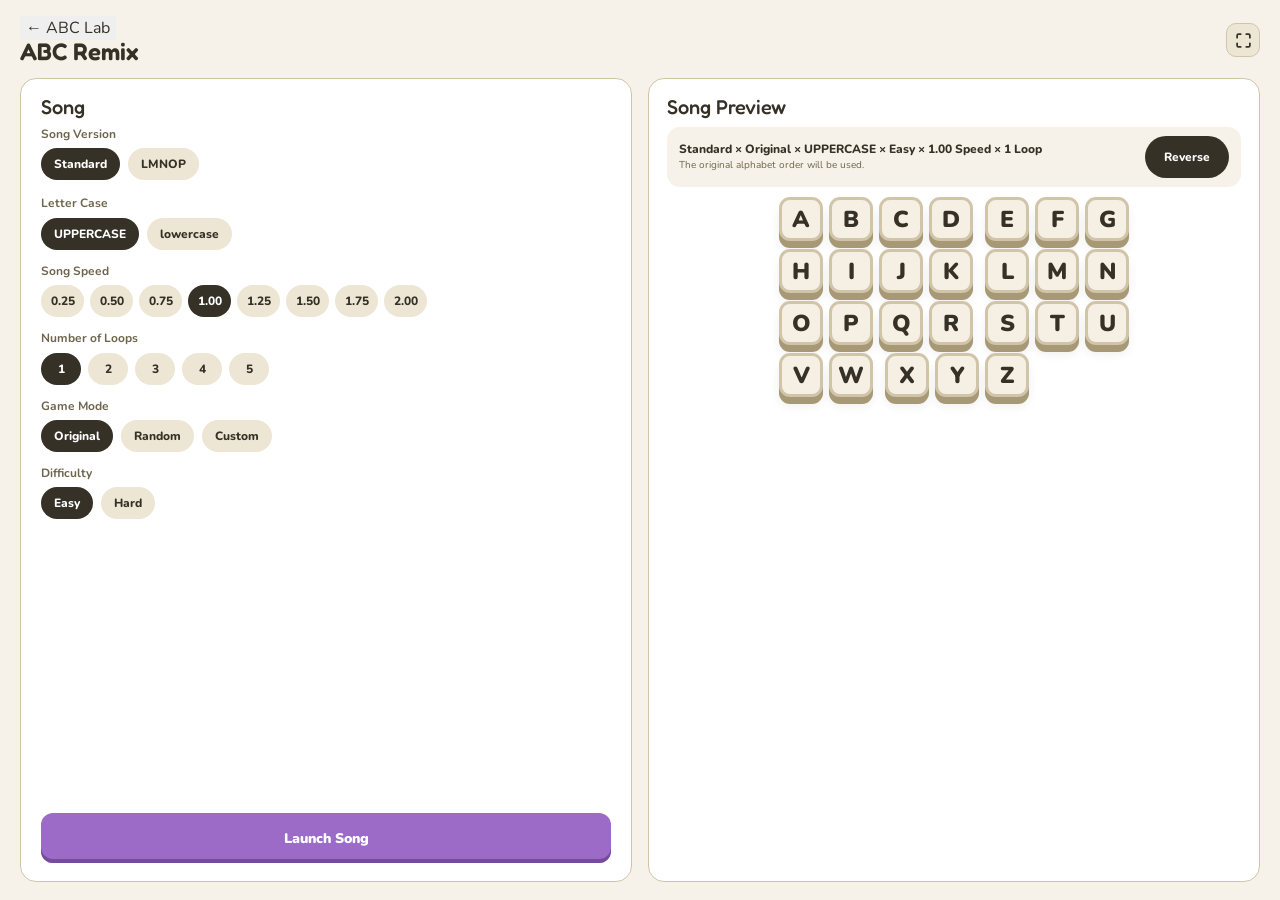
==== commit 2cfd5c75: "Add ABC Lab navigation to Remix" ====
--- a/apps/abc-remix/index.html
+++ b/apps/abc-remix/index.html
@@ -14,7 +14,10 @@
   <main id="app" class="app-shell">
     <section id="settingsScreen" class="settings-screen">
       <header class="settings-header">
-        <h1>ABC Remix</h1>
+        <div class="header-left">
+          <button id="settingsHome" class="home-btn" type="button">← ABC Lab</button>
+          <h1>ABC Remix</h1>
+        </div>
         <button id="settingsFullscreen" class="icon-btn" type="button" aria-label="Fullscreen" title="Fullscreen">
           <svg class="lucide-icon" viewBox="0 0 24 24" fill="none" stroke="currentColor" stroke-width="2" stroke-linecap="round" stroke-linejoin="round" aria-hidden="true"><path d="M8 3H5a2 2 0 0 0-2 2v3M16 3h3a2 2 0 0 1 2 2v3M21 16v3a2 2 0 0 1-2 2h-3M8 21H5a2 2 0 0 1-2-2v-3"/></svg>
         </button>
@@ -86,6 +89,7 @@
     <section id="gameScreen" class="game-screen hidden">
       <header class="game-header">
         <div class="game-title-group">
+          <button id="homeButton" class="home-btn game-home-btn" type="button">← ABC Lab</button>
           <button id="backButton" class="icon-btn" type="button" aria-label="Back to settings" title="Back to settings">
             <svg class="lucide-icon" viewBox="0 0 24 24" fill="none" stroke="currentColor" stroke-width="2" stroke-linecap="round" stroke-linejoin="round" aria-hidden="true"><path d="m12 19-7-7 7-7"/><path d="M19 12H5"/></svg>
           </button>
--- a/apps/abc-remix/css/styles.css
+++ b/apps/abc-remix/css/styles.css
@@ -1302,3 +1302,135 @@
   justify-content: center;
   gap: 7px;
 }
+
+
+/* v43: iPad-safe viewport and compact classroom layout */
+html, body {
+  width: 100%;
+  height: 100%;
+  min-height: 100%;
+  overflow: hidden;
+}
+.app-shell {
+  width: 100%;
+  height: 100dvh;
+  min-height: 100dvh;
+}
+.settings-screen {
+  width: 100%;
+  height: 100dvh;
+  min-height: 100dvh;
+  padding: 16px 20px 18px;
+  gap: 14px;
+}
+.settings-header { min-height: 36px; }
+.settings-header h1 { font-size: 24px; }
+.settings-grid {
+  width: 100%;
+  min-height: 0;
+  height: 0;
+  flex: 1 1 auto;
+  grid-template-columns: minmax(0, 1fr) minmax(0, 1fr);
+  gap: 16px;
+  overflow: hidden;
+}
+.settings-card {
+  min-height: 0;
+  height: 100%;
+  padding: 18px 20px;
+  overflow: hidden;
+}
+.song-card > h2 { margin-bottom: 10px; }
+.letter-case-section { margin-top: 16px; }
+.speed-section, .loop-section, .mode-section { margin-top: 14px; }
+.control-section > label, .section-label-row label { margin-bottom: 7px; }
+.pill-group { gap: 8px; }
+.pill, .speed-pill { height: 32px; padding: 0 13px; font-size: 12px; }
+.speed-pills { gap: 6px; }
+.speed-pill { min-width: 43px; padding: 0 9px; }
+.loop-group { gap: 7px; }
+.loop-group .pill { min-width: 40px; padding-left: 11px; padding-right: 11px; }
+.mode-group { gap: 8px; }
+.mode-group .pill { padding-left: 13px; padding-right: 13px; }
+.difficulty-section { margin-top: 14px !important; }
+.launch-button { height: 50px; margin-top: auto; border-radius: 12px; font-size: 14px; }
+.preview-card { padding: 18px; }
+.preview-heading { margin-bottom: 10px; }
+.preview-info { margin-bottom: 10px; }
+.preview-summary { min-height: 54px; padding: 9px 12px; }
+.preview-summary strong { font-size: 12px; }
+.preview-summary span { font-size: 10px; }
+.preview-content { overflow: hidden; }
+.preview-content > .song-layout { gap: 8px; }
+.preview-content .song-row { gap: 12px; }
+.preview-content .song-group { gap: 6px; }
+.preview-content .song-slot,
+.preview-content .song-slot .wood-block {
+  width: 44px;
+  height: 44px;
+  flex-basis: 44px;
+}
+.preview-content .song-slot .wood-block { font-size: 23px; border-width: 3px; }
+
+.game-screen {
+  width: 100%;
+  height: 100dvh;
+  min-height: 100dvh;
+  padding: 12px 18px 14px;
+  overflow: hidden;
+}
+.game-header { min-height: 42px; }
+.game-header h1 { font-size: 24px; }
+.game-stage { min-height: 0; flex: 1 1 auto; }
+.game-body { min-height: 0; height: 100%; grid-template-rows: minmax(0, 1fr) 68px; }
+.game-stage > .progress-dots { padding: 10px 0 4px; }
+.easy-preview-stage { padding: 2px 0 8px; }
+.easy-preview-stage .easy-next-preview {
+  grid-template-columns: repeat(var(--chunk-count), 50px);
+  gap: 6px;
+}
+.easy-preview-stage .easy-next-preview .chunk-slot,
+.easy-preview-stage .easy-next-preview .wood-block {
+  width: 50px;
+  height: 50px;
+}
+.easy-preview-stage .easy-next-preview .wood-block { font-size: 32px; }
+
+@media (max-width: 900px) and (orientation: landscape) {
+  .settings-screen { padding: 12px 14px 14px; gap: 10px; }
+  .settings-grid { gap: 12px; }
+  .settings-card { padding: 14px 16px; }
+  .settings-card h2 { font-size: 18px; }
+  .song-card > h2 { margin-bottom: 8px; }
+  .letter-case-section, .speed-section, .loop-section, .mode-section, .difficulty-section { margin-top: 10px !important; }
+  .control-section > label, .section-label-row label { font-size: 11px; margin-bottom: 5px; }
+  .pill, .speed-pill { height: 29px; font-size: 11px; padding: 0 10px; }
+  .speed-pill { min-width: 38px; padding: 0 7px; }
+  .launch-button { height: 44px; font-size: 13px; }
+  .preview-card { padding: 14px; }
+  .preview-heading { margin-bottom: 7px; }
+  .preview-info { margin-bottom: 7px; }
+  .preview-summary { min-height: 45px; padding: 7px 9px; }
+  .preview-content .song-layout { gap: 5px; }
+  .preview-content .song-row { gap: 8px; }
+  .preview-content .song-group { gap: 4px; }
+  .preview-content .song-slot,
+  .preview-content .song-slot .wood-block { width: 38px; height: 38px; flex-basis: 38px; }
+  .preview-content .song-slot .wood-block { font-size: 20px; border-width: 2px; border-radius: 9px; }
+  .game-screen { padding: 10px 14px 12px; }
+  .game-header { min-height: 38px; }
+  .game-header h1 { font-size: 20px; }
+  .game-header .loop-badge { font-size: 9px; padding: 4px 7px; }
+  .game-header > .progress-dots .progress-dot { width: 8px; height: 8px; flex-basis: 8px; }
+  .game-body { grid-template-rows: minmax(0, 1fr) 58px; }
+}
+
+@media (max-width: 800px) and (orientation: portrait) {
+  html, body { overflow: auto; }
+  .app-shell { height: auto; min-height: 100dvh; }
+  .settings-screen { height: auto; min-height: 100dvh; }
+  .settings-grid { height: auto; overflow: visible; grid-template-columns: 1fr; }
+  .settings-card { height: auto; min-height: 0; overflow: visible; }
+  .preview-card { min-height: 420px; }
+  .game-screen { height: 100dvh; min-height: 100dvh; }
+}
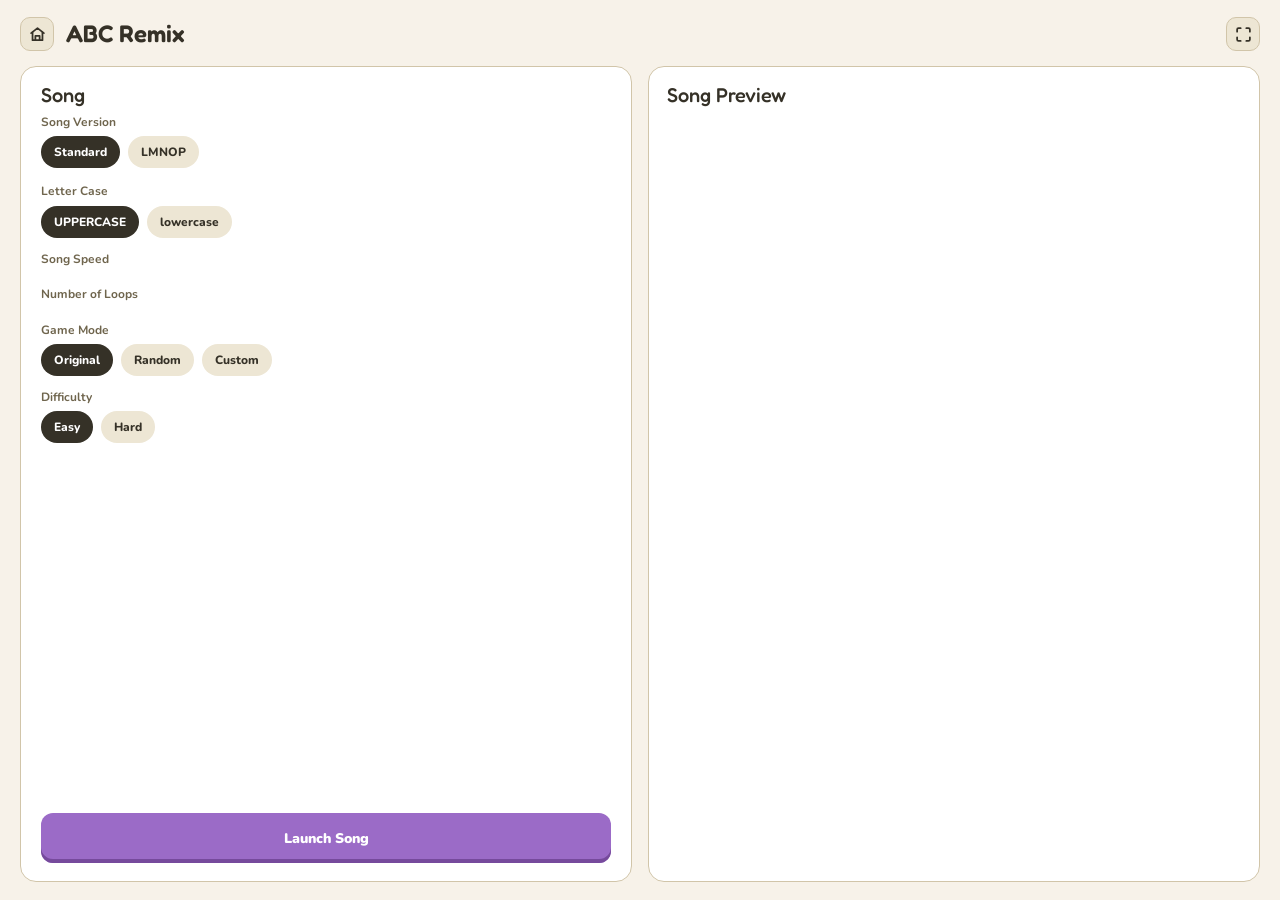
==== commit 494a490d: "Simplify ABC Remix navigation" ====
--- a/apps/abc-remix/index.html
+++ b/apps/abc-remix/index.html
@@ -2,7 +2,7 @@
 <html lang="en">
 <head>
   <meta charset="UTF-8" />
-  <meta name="viewport" content="width=device-width, initial-scale=1.0" />
+  <meta name="viewport" content="width=device-width, initial-scale=1.0, viewport-fit=cover" />
   <meta name="theme-color" content="#F7F2E9" />
   <title>ABC Remix</title>
   <link rel="preconnect" href="https://fonts.googleapis.com">
@@ -15,7 +15,7 @@
     <section id="settingsScreen" class="settings-screen">
       <header class="settings-header">
         <div class="header-left">
-          <button id="settingsHome" class="home-btn" type="button">← ABC Lab</button>
+          <button id="settingsHome" class="icon-btn home-icon-btn" type="button" aria-label="ABC Lab home" title="ABC Lab home"><svg class="lucide-icon" viewBox="0 0 24 24" fill="none" stroke="currentColor" stroke-width="2" stroke-linecap="round" stroke-linejoin="round" aria-hidden="true"><path d="m3 10 9-7 9 7"/><path d="M5 9v11h14V9"/><path d="M9 20v-6h6v6"/></svg></button>
           <h1>ABC Remix</h1>
         </div>
         <button id="settingsFullscreen" class="icon-btn" type="button" aria-label="Fullscreen" title="Fullscreen">
@@ -89,7 +89,6 @@
     <section id="gameScreen" class="game-screen hidden">
       <header class="game-header">
         <div class="game-title-group">
-          <button id="homeButton" class="home-btn game-home-btn" type="button">← ABC Lab</button>
           <button id="backButton" class="icon-btn" type="button" aria-label="Back to settings" title="Back to settings">
             <svg class="lucide-icon" viewBox="0 0 24 24" fill="none" stroke="currentColor" stroke-width="2" stroke-linecap="round" stroke-linejoin="round" aria-hidden="true"><path d="m12 19-7-7 7-7"/><path d="M19 12H5"/></svg>
           </button>
--- a/apps/abc-remix/css/styles.css
+++ b/apps/abc-remix/css/styles.css
@@ -1434,3 +1434,17 @@
   .preview-card { min-height: 420px; }
   .game-screen { height: 100dvh; min-height: 100dvh; }
 }
+
+
+/* ABC Lab navigation */
+.header-left{display:flex;align-items:center;gap:12px;min-width:0}
+.home-btn{
+  height:34px;padding:0 12px;border-radius:10px;
+  background:var(--sand-100);border:1.5px solid var(--sand-300);
+  color:var(--text-secondary);font-size:12px;font-weight:800;white-space:nowrap;
+}
+.home-btn:hover{background:var(--sand-50);color:var(--text-primary)}
+.game-home-btn{flex:0 0 auto}
+@media (max-width:800px){
+  .game-home-btn{display:none}
+}
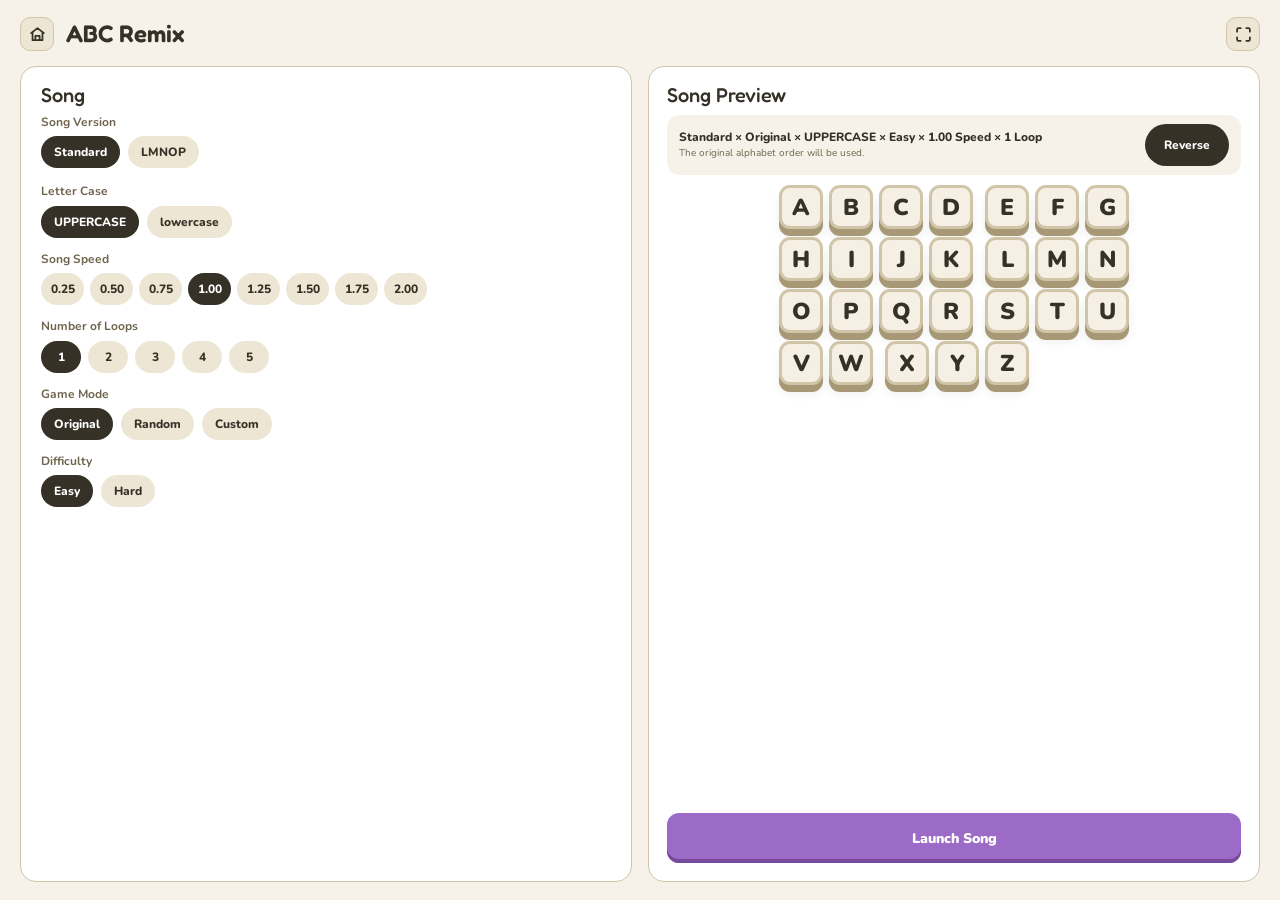
==== commit 8ad9c05d: "Move launch action to preview panel" ====
--- a/apps/abc-remix/index.html
+++ b/apps/abc-remix/index.html
@@ -73,7 +73,6 @@
             </div>
           </div>
 
-          <button id="launchButton" class="launch-button" type="button">Launch Song</button>
         </section>
 
         <section class="settings-card preview-card">
@@ -82,6 +81,7 @@
           </div>
           <div id="previewInfo" class="preview-info"></div>
           <div id="modeContent" class="preview-content"></div>
+          <button id="launchButton" class="launch-button preview-launch-button" type="button">Launch Song</button>
         </section>
       </div>
     </section>
--- a/apps/abc-remix/css/styles.css
+++ b/apps/abc-remix/css/styles.css
@@ -1448,3 +1448,14 @@
 @media (max-width:800px){
   .game-home-btn{display:none}
 }
+
+
+/* iPad-safe viewport and compact navigation */
+html, body { min-height: 100dvh; }
+.app-shell { min-height: 100dvh; height: 100dvh; }
+.settings-screen, .game-screen { min-height: 100dvh; height: 100dvh; }
+.settings-header .home-icon-btn { flex: 0 0 auto; }
+@media (max-width: 900px) {
+  .settings-screen { padding-left: max(16px, env(safe-area-inset-left)); padding-right: max(16px, env(safe-area-inset-right)); padding-top: max(16px, env(safe-area-inset-top)); padding-bottom: max(16px, env(safe-area-inset-bottom)); }
+  .game-screen { padding-left: max(16px, env(safe-area-inset-left)); padding-right: max(16px, env(safe-area-inset-right)); padding-bottom: max(18px, env(safe-area-inset-bottom)); }
+}
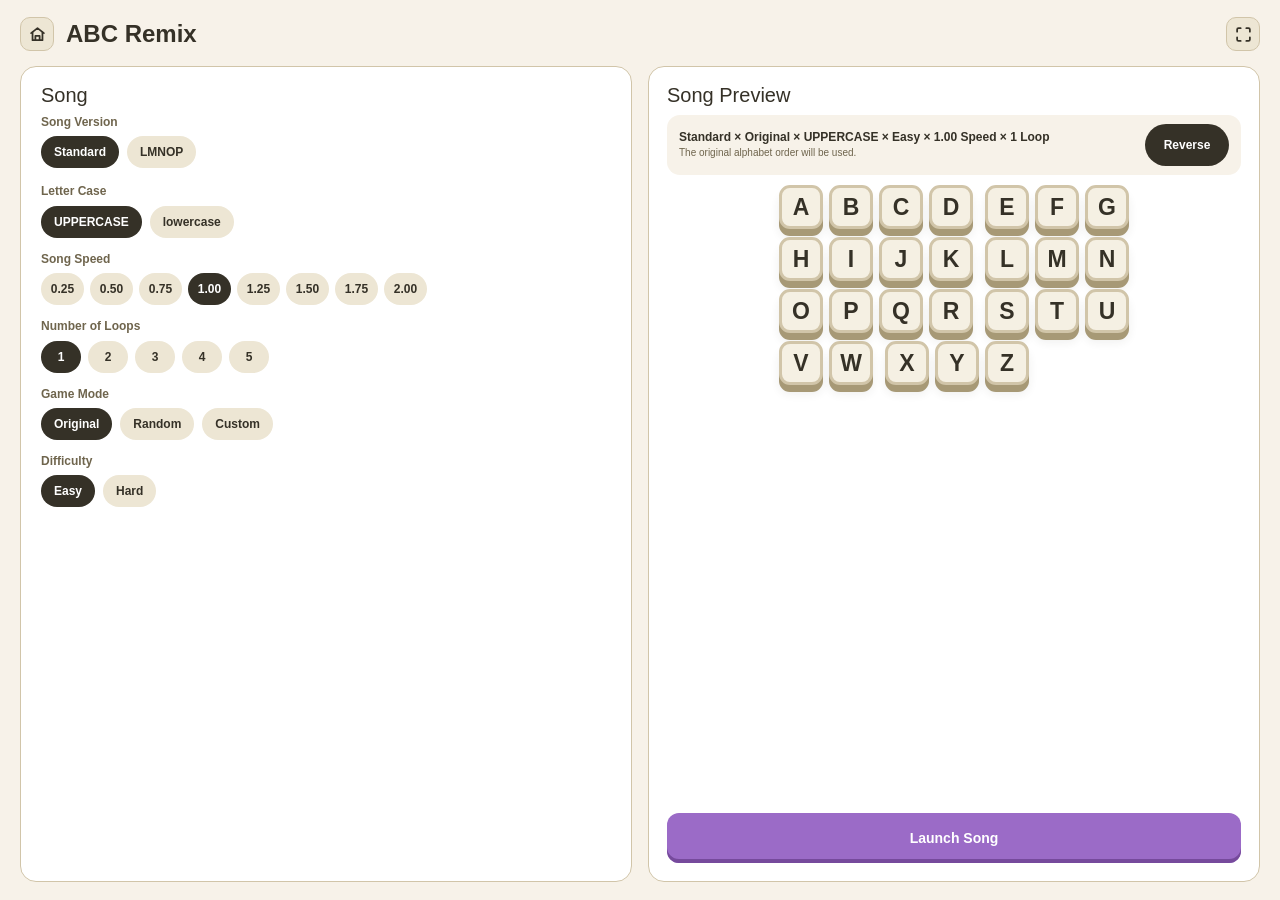
==== commit 1c63c6a5: "Switch Remix typography to Lexend" ====
--- a/apps/abc-remix/index.html
+++ b/apps/abc-remix/index.html
@@ -6,8 +6,9 @@
   <meta name="theme-color" content="#F7F2E9" />
   <title>ABC Remix</title>
   <link rel="preconnect" href="https://fonts.googleapis.com">
+<link rel="stylesheet" href="../../css/clr.css">
   <link rel="preconnect" href="https://fonts.gstatic.com" crossorigin>
-  <link href="https://fonts.googleapis.com/css2?family=Fredoka:wght@400;500;600;700&family=Nunito:wght@400;500;600;700;800;900&display=swap" rel="stylesheet">
+  <link href="https://fonts.googleapis.com/css2?family=Lexend:wght@400;500;600;700;800;900&display=swap" rel="stylesheet">
   <link rel="stylesheet" href="./css/styles.css" />
 </head>
 <body>
--- a/css/clr.css
+++ b/css/clr.css
@@ -0,0 +1,3196 @@
+/* ============================================
+   TOKENS — matched to v1's real values
+   ============================================ */
+:root {
+  /* ---- Raw palette ---------------------------------------------------- */
+  --leaf-50:  #E8F5DE;
+  --leaf-100: #D3ECC2;
+  --leaf-300: #A8D986;
+  --leaf-500: #7CBF57;
+  --leaf-700: #4F8F35;
+  --leaf-900: #2F5920;
+
+  --coral-50:  #FBE4E2;
+  --coral-100: #F7CBC7;
+  --coral-300: #EF9891;
+  --coral-500: #E2685D;
+  --coral-700: #B84B42;
+  --coral-900: #7A2F29;
+
+  --sky-50:  #E1F0FB;
+  --sky-100: #C3E1F7;
+  --sky-300: #8AC3EE;
+  --sky-500: #4FA3DE;
+  --sky-700: #337CAE;
+  --sky-900: #1F4E6E;
+
+  --peach-50:  #FCE9DC;
+  --peach-100: #FAD3B9;
+  --peach-300: #F3AC7D;
+  --peach-500: #E9884F;
+  --peach-700: #BC6533;
+  --peach-900: #7A4020;
+
+  --grape-50:  #EEE3F7;
+  --grape-100: #DCC7EF;
+  --grape-300: #BB94DE;
+  --grape-500: #9B6BC7;
+  --grape-700: #764A9C;
+  --grape-900: #4A2C63;
+
+  --sun-50:  #FBF0D2;
+  --sun-100: #F8E4A8;
+  --sun-300: #F0CB5C;
+  --sun-500: #E4B62E;
+  --sun-700: #B08A18;
+  --sun-900: #6E560F;
+
+  --bubblegum-50:  #FBE3EE;
+  --bubblegum-100: #F7C7DE;
+  --bubblegum-300: #EE94BE;
+  --bubblegum-500: #DD6B9C;
+  --bubblegum-700: #B04A78;
+  --bubblegum-900: #712D4C;
+
+  --mint-50:  #E1F7F0;
+  --mint-100: #C3EFE0;
+  --mint-300: #86DEC0;
+  --mint-500: #4DC2A0;
+  --mint-700: #339678;
+  --mint-900: #1F5F4C;
+
+  --sand-0:   #FFFFFF;
+  --sand-50:  #F7F2E9;
+  --sand-100: #EDE6D4;
+  --sand-300: #D1C5A9;
+  --sand-500: #A79976;
+  --sand-700: #6F654D;
+  --sand-900: #353127;
+
+  --slate-0:   #FFFFFF;
+  --slate-50:  #EEEFF1;
+  --slate-100: #DDDFE3;
+  --slate-300: #B1B5BE;
+  --slate-500: #7F8594;
+  --slate-700: #535865;
+  --slate-900: #22242B;
+
+  /* ---- Cardbox semantic tokens (mapped onto the palette above) -------- */
+
+  /* Surface — warm, from Sand */
+  --surface-base:    var(--sand-50);
+  --surface-panel:   var(--sand-100);
+  --surface-card:    var(--sand-0);
+  --surface-inset:   var(--sand-50);
+
+  /* Text — cool, from Slate */
+  --text-primary:    var(--sand-900);
+  --text-secondary:  var(--sand-700);
+  --text-muted:      var(--sand-500);
+  --text-disabled:   var(--sand-300);
+  --text-inverse:    var(--sand-0);
+
+  /* Stroke — kept warm (Sand), matching Cardbox's cohesive look */
+  --stroke-default:  var(--sand-300);
+  --stroke-medium:   var(--sand-500);
+  --stroke-strong:   var(--sand-700);
+  --stroke-selected: var(--grape-500);
+
+  /* Interactive */
+--green:                 var(--grape-500);   /* was leaf-500 */
+--interactive-primary:   var(--grape-500);   /* was leaf-500 */
+--interactive-secondary: var(--sun-500);
+--tab-active:            var(--grape-500);   /* was leaf-500 */
+--tab-inactive:          var(--sand-700);
+--interactive-disabled:  var(--sand-300);
+
+  /* Mode */
+  --flash:          var(--sun-500);
+  --flash-subtle:   var(--sun-50);
+  --reveal:         var(--sky-500);
+  --reveal-subtle:  var(--sky-50);
+  --target:         var(--coral-500);
+  --target-subtle:  var(--coral-50);
+  --vanish:         var(--leaf-500);
+  --vanish-subtle:  var(--leaf-50);
+  --roll:           var(--grape-500);
+  --roll-subtle:    var(--grape-50);
+
+  /* Feedback */
+  --success:        var(--leaf-500);
+  --success-subtle: var(--leaf-50);
+  --error:          var(--coral-500);
+  --error-subtle:   var(--coral-50);
+  --warning:        var(--sun-500);
+  --warning-subtle: var(--sun-50);
+  --info:           var(--sky-500);
+  --info-subtle:    var(--sky-50);
+
+  --font-display: 'Fredoka', sans-serif;
+  --font-ui:      'Nunito', sans-serif;
+
+  --card-image-ratio: 17;
+  --card-text-ratio:  3;
+
+  --r-lg:   16px;
+  --r-md:   12px;
+  --r-pill: 9999px;
+}
+
+/* ============================================
+   RESET
+   ============================================ */
+*, *::before, *::after {
+  box-sizing: border-box;
+  margin: 0;
+  padding: 0;
+  -webkit-tap-highlight-color: transparent;
+}
+
+html, body, #root {
+  width: 100%;
+  height: 100vh;
+  height: 100dvh;
+}
+
+html, body {
+  overflow: hidden;
+  overscroll-behavior: none;
+  background: var(--surface-base);
+  font-family: var(--font-ui);
+  color: var(--text-primary);
+  -webkit-font-smoothing: antialiased;
+  user-select: none;
+  -webkit-user-select: none;
+}
+
+h1, h2, h3, .display {
+  font-family: var(--font-display);
+}
+
+button {
+  font-family: var(--font-ui);
+  cursor: pointer;
+  border: none;
+  background: none;
+  color: inherit;
+  padding: 0;
+}
+
+button:active {
+  opacity: 0.75;
+}
+
+button:disabled {
+  cursor: not-allowed;
+}
+
+img {
+  display: block;
+  max-width: 100%;
+  max-height: 100%;
+  object-fit: contain;
+}
+
+/* ============================================
+   HOME SCREEN
+   ============================================ */
+
+.app-shell {
+  display: flex;
+  flex-direction: column;
+  height: 100%;
+  overflow: hidden;
+}
+
+.home-screen {
+  display: flex;
+  flex-direction: column;
+  gap: 12px;
+  padding: 20px;
+  height: 100%;
+  flex: 1;
+  min-height: 0;
+}
+
+.panels-row {
+  display: flex;
+  gap: 20px;
+  flex: 1;
+  min-height: 0;
+}
+
+.app-header {
+  display: flex;
+  align-items: center;
+  justify-content: space-between;
+  flex-shrink: 0;
+}
+
+.brand {
+  display: flex;
+  align-items: center;
+  gap: 10px;
+}
+
+.brand-logo {
+  width: 32x;
+  height: 32px;
+  display: block;
+}
+
+.brand-name {
+  font-family: var(--font-display);
+  font-size: 32px;
+  font-weight: 600;
+  color: var(--text-primary);
+}
+
+.header-actions {
+  display: flex;
+  align-items: center;
+  gap: 8px;
+}
+
+.account-menu {
+  position: relative;
+}
+
+.panel-title {
+  font-family: var(--font-display);
+  font-size: 24px;
+  font-weight: 500;
+  color: var(--text-primary);
+  flex-shrink: 0;
+}
+
+.decks-header,
+.modes-header {
+  display: flex;
+  align-items: center;
+  justify-content: space-between;
+  gap: 8px;
+  flex-shrink: 0;
+  height: 40px;
+}
+
+.decks-selection {
+  display: flex;
+  align-items: center;
+  gap: 12px;
+}
+
+.decks-selection-count {
+  font-size: 16px;
+  line-height: 24px;
+  font-weight: 400;
+  color: var(--text-secondary);
+}
+
+.decks-selection-count strong {
+  color: var(--text-primary);
+  font-weight: 800;
+}
+
+.deck-preview {
+  font-size: 14px;
+  line-height: 20px;
+  color: var(--text-secondary);
+  white-space: nowrap;
+  overflow: hidden;
+  text-overflow: ellipsis;
+}
+
+.preview-highlight {
+  background: none;
+  color: var(--text-primary);
+  font-weight: 700;
+}
+
+.account-dropdown {
+  position: absolute;
+  top: calc(100% + 8px);
+  right: 0;
+  background: var(--surface-panel);
+  border: 2px solid var(--stroke-default);
+  border-radius: var(--r-lg);
+  width: 280px;
+  z-index: 200;
+  box-shadow: 0 2px 8px rgba(45,42,30,0.08), 0 8px 20px rgba(45,42,30,0.12);
+  padding: 12px;
+  display: flex;
+  flex-direction: column;
+  gap: 12px;
+}
+
+.account-section {
+  background: var(--surface-card);
+  border-radius: var(--r-md);
+  padding: 16px;
+}
+
+.account-divider {
+  display: none;
+}
+
+.account-user {
+  display: flex;
+  align-items: center;
+  gap: 12px;
+}
+
+.account-avatar {
+  width: 40px;
+  height: 40px;
+  border-radius: 50%;
+  background: var(--surface-inset);
+  color: var(--text-secondary);
+  display: flex;
+  align-items: center;
+  justify-content: center;
+  flex-shrink: 0;
+}
+
+.account-user-info {
+  display: flex;
+  flex-direction: column;
+  gap: 2px;
+  min-width: 0;
+}
+
+.account-name {
+  font-family: var(--font-display);
+  font-size: 16px;
+  font-weight: 600;
+  color: var(--text-primary);
+}
+
+.account-email {
+  font-size: 13px;
+  color: var(--text-muted);
+  white-space: nowrap;
+  overflow: hidden;
+  text-overflow: ellipsis;
+}
+
+.account-plan-row {
+  display: flex;
+  align-items: center;
+  justify-content: space-between;
+  margin-bottom: 12px;
+}
+
+.account-plan-label {
+  font-size: 14px;
+  font-weight: 700;
+  color: var(--text-primary);
+}
+
+.account-plan-badge {
+  font-size: 12px;
+  font-weight: 800;
+  text-transform: uppercase;
+  letter-spacing: 0.04em;
+  padding: 2px 10px;
+  border-radius: var(--r-pill);
+}
+
+.account-plan-badge.trial {
+  background: var(--warning-subtle);
+  color: var(--warning);
+}
+
+.account-plan-badge.full {
+  background: var(--success-subtle);
+  color: var(--success);
+}
+
+.trial-days-row {
+  display: flex;
+  align-items: baseline;
+  gap: 6px;
+  margin-bottom: 8px;
+}
+
+.trial-days-value {
+  font-family: var(--font-display);
+  font-size: 16px;
+  font-weight: 700;
+  letter-spacing: 0.01em;
+  color: var(--text-primary);
+}
+
+.trial-days-label {
+  font-size: 16px;
+  font-weight: 400;
+  color: var(--text-secondary);
+}
+
+.usage-bar {
+  height: 6px;
+  border-radius: var(--r-pill);
+  background: var(--surface-inset);
+  overflow: hidden;
+  margin-bottom: 12px;
+}
+
+.usage-bar-fill {
+  height: 100%;
+  border-radius: var(--r-pill);
+  background: var(--green);
+}
+
+.account-billing-note {
+  font-size: 13px;
+  line-height: 18px;
+  color: var(--text-secondary);
+}
+
+.account-plan-actions {
+  display: flex;
+  flex-direction: column;
+  gap: 8px;
+}
+
+.account-secondary-btn {
+  height: 36px;
+  border-radius: var(--r-md);
+  background: var(--surface-inset);
+  color: var(--text-primary);
+  font-size: 14px;
+  font-weight: 700;
+}
+
+.account-text-btn {
+  height: 36px;
+  border-radius: var(--r-md);
+  font-size: 14px;
+  font-weight: 700;
+  color: var(--text-secondary);
+  transition: background 0.15s, color 0.15s;
+}
+
+.account-text-btn:hover {
+  background: var(--surface-inset);
+}
+
+.account-text-btn-danger {
+  color: var(--error);
+}
+
+.account-text-btn-danger:hover {
+  background: var(--error-subtle);
+  color: var(--error);
+}
+
+.account-footer {
+  display: flex;
+  flex-direction: column;
+  gap: 8px;
+}
+
+.account-signout-btn {
+  height: 36px;
+  border-radius: var(--r-md);
+  background: var(--surface-inset);
+  color: var(--text-primary);
+  font-size: 14px;
+  font-weight: 700;
+  transition: background 0.15s;
+}
+
+.account-signout-btn:hover {
+  background: var(--stroke-default);
+}
+
+.account-primary-btn {
+  height: 36px;
+  border-radius: var(--r-md);
+  background: var(--text-primary);
+  color: var(--text-inverse);
+  font-size: 14px;
+  font-weight: 700;
+  transition: opacity 0.15s;
+}
+
+.account-primary-btn:hover {
+  opacity: 0.85;
+}
+
+.decks-panel {
+  flex: 3;
+  min-width: 0;
+  background: var(--surface-panel);
+  border: 2px solid var(--stroke-default);
+  border-radius: var(--r-lg);
+  padding: 20px;
+  display: flex;
+  flex-direction: column;
+  gap: 16px;
+  overflow: hidden;
+}
+
+.decks-header-row {
+  display: flex;
+  align-items: center;
+  justify-content: space-between;
+  gap: 8px;
+  flex-shrink: 0;
+  flex-wrap: wrap;
+}
+
+.group-tabs {
+  display: flex;
+  gap: 8px;
+  flex-wrap: wrap;
+}
+
+.group-pill {
+  height: 40px;
+  padding: 0 16px;
+  border-radius: var(--r-pill);
+  font-size: 16px;
+  line-height: 24px;
+  font-weight: 800;
+  background: var(--surface-card);
+  color: var(--text-secondary);
+  white-space: nowrap;
+}
+
+.group-pill.active {
+  background: var(--tab-active);
+  color: var(--text-inverse);
+}
+
+.clear-btn {
+  height: 40px;
+  padding: 0 16px;
+  border-radius: var(--r-md);
+  background: var(--text-primary);
+  color: var(--text-inverse);
+  border: none;
+  font-size: 16px;
+  font-weight: 800;
+  white-space: nowrap;
+  flex-shrink: 0;
+  transition: opacity 0.15s;
+}
+
+.clear-btn:hover {
+  opacity: 0.85;
+}
+
+.search-bar {
+  height: 40px;
+  padding: 0 12px 0 16px;
+  display: flex;
+  align-items: center;
+  gap: 8px;
+  border-radius: var(--r-md);
+  border: none;
+  box-shadow: inset 0 0 0 2px var(--stroke-default);
+  background: #fff;
+}
+
+.search-bar:focus-within {
+  box-shadow: inset 0 0 0 2px var(--stroke-medium);
+}
+
+.search-input {
+  flex: 1;
+  height: 100%;
+  border: none;
+  background: transparent;
+  outline: none;
+  font-size: 16px;
+  font-family: inherit;
+  color: var(--text-primary);   /* same as card title/preview text */
+}
+
+.search-input::placeholder {
+  color: var(--text-muted);      /* lighter shade */
+}
+
+.search-clear-btn {
+  flex-shrink: 0;
+  display: flex;
+  align-items: center;
+  justify-content: center;
+  background: none;
+  border: none;
+  padding: 0;
+  color: var(--text-muted);
+  cursor: pointer;
+}
+
+.deck-grid {
+  flex: 1;
+  overflow-y: auto;
+  display: grid;
+  grid-template-columns: repeat(2, minmax(0, 1fr));
+  gap: 16px;
+  align-content: start;
+  scrollbar-width: none;
+  -ms-overflow-style: none;
+}
+
+.deck-grid::-webkit-scrollbar {
+  display: none;
+}
+
+.deck-card {
+  background: var(--surface-card);
+  border-radius: var(--r-lg);
+  border: 2px solid transparent;
+  padding: 16px;
+  cursor: pointer;
+  display: flex;
+  flex-direction: column;
+  gap: 8px;
+  transition: border-color 0.15s;
+  min-width: 0;
+}
+
+.deck-card.selected {
+  border-color: var(--stroke-selected);
+}
+
+.deck-card:active {
+  opacity: 0.85;
+}
+
+.deck-card-header {
+  display: flex;
+  align-items: flex-start;
+  justify-content: space-between;
+  gap: 8px;
+}
+
+.deck-card-title {
+  font-size: 18px;
+  line-height: 24px;
+  font-weight: 700;
+  color: var(--text-primary);
+}
+
+.deck-dot {
+  width: 24px;
+  height: 24px;
+  border-radius: 50%;
+  background: var(--surface-inset);
+  flex-shrink: 0;
+  display: flex;
+  align-items: center;
+  justify-content: center;
+  color: var(--text-inverse);
+}
+
+.deck-card.selected .deck-dot {
+  background: var(--tab-active);
+}
+
+.deck-dot svg {
+  opacity: 0;
+}
+
+.deck-card.selected .deck-dot svg {
+  opacity: 1;
+}
+
+.deck-chip {
+  display: inline-flex;
+  align-items: center;
+  background: var(--surface-inset);
+  border-radius: var(--r-pill);
+  padding: 0 12px;
+  height: 32px;
+  font-size: 14px;
+  line-height: 20px;
+  font-weight: 700;
+  color: var(--text-secondary);
+  width: fit-content;
+}
+
+.modes-panel {
+  flex: 1;
+  min-width: 0;
+  background: var(--surface-card);
+  border: 2px solid var(--stroke-default);
+  border-radius: var(--r-lg);
+  padding: 20px;
+  display: flex;
+  flex-direction: column;
+  gap: 12px;
+  overflow: hidden;
+}
+
+.modes-hint {
+  font-size: 16px;
+  line-height: 24px;
+  font-weight: 400;
+  color: var(--text-secondary);
+  flex-shrink: 0;
+}
+
+.modes-hint strong {
+  color: var(--text-primary);
+  font-weight: 800;
+}
+
+.modes-list {
+  display: flex;
+  flex-direction: column;
+  gap: 16px;
+  flex: 1;
+  min-height: 0;
+  overflow-y: auto;
+  scrollbar-width: none;
+  -ms-overflow-style: none;
+}
+
+.modes-list::-webkit-scrollbar {
+  display: none;
+}
+
+.mode-btn {
+  height: 64px;
+  width: 100%;
+  border-radius: var(--r-lg);
+  padding: 0 20px;
+  display: flex;
+  align-items: center;
+  justify-content: center;
+  gap: 8px;
+  color: var(--text-primary);
+  font-size: 16px;
+  line-height: 24px;
+  font-weight: 800;
+  flex-shrink: 0;
+}
+
+.mode-btn:disabled {
+  color: var(--text-muted);
+}
+
+.mode-btn-flash  { background: var(--flash); }
+.mode-btn-reveal { background: var(--reveal); }
+.mode-btn-target { background: var(--target); }
+.mode-btn-vanish { background: var(--vanish); }
+.mode-btn-roll   { background: var(--roll); }
+
+.mode-btn-flash:disabled  { background: var(--flash-subtle); }
+.mode-btn-reveal:disabled { background: var(--reveal-subtle); }
+.mode-btn-target:disabled { background: var(--target-subtle); }
+.mode-btn-vanish:disabled { background: var(--vanish-subtle); }
+.mode-btn-roll:disabled   { background: var(--roll-subtle); }
+
+/* ============================================
+   PRELAUNCH
+   ============================================ */
+.prelaunch-screen {
+  display: flex;
+  flex-direction: column;
+  padding: 20px;
+  gap: 20px;
+  height: 100%;
+}
+
+.prelaunch-topbar {
+  display: flex;
+  align-items: center;  gap: 16px;
+  height: 40px;
+  flex-shrink: 0;
+}
+
+.mode-toggle-group {
+  display: flex;
+  align-items: center;
+  gap: 16px;
+  flex: 1;
+  justify-content: center;
+}
+
+.mode-toggle-pill {
+  display: flex;
+  align-items: center;
+  gap: 8px;
+  height: 40px;
+  padding: 0 16px 0 12px;
+  border-radius: var(--r-pill);
+  background: var(--surface-panel);
+  color: var(--text-primary);
+  font-size: 18px;
+  font-weight: 700;
+  line-height: 24px;
+  white-space: nowrap;
+}
+
+.mode-toggle-pill.active {
+  background: var(--text-primary);
+  color: var(--text-inverse);
+}
+
+.icon-btn,
+.nav-btn {
+  width: 40px;
+  height: 40px;
+  border-radius: var(--r-md);
+  background: var(--surface-panel);
+  color: var(--text-secondary);
+  display: flex;
+  align-items: center;
+  justify-content: center;
+  flex-shrink: 0;
+}
+
+.icon-btn:active,
+.nav-btn:active {
+  opacity: 0.7;
+  transform: scale(0.94);
+}
+
+.prelaunch-body {
+  flex: 1;
+  display: flex;
+  gap: 20px;
+  min-height: 0;
+}
+
+.prelaunch-left {
+  flex: 1;
+  min-width: 0;
+  background: var(--surface-panel);
+  border-radius: var(--r-lg);
+  border: 2px solid var(--stroke-medium);
+  display: flex;
+  flex-direction: column;
+  overflow: hidden;
+  padding: 20px;
+  gap: 16px;
+}
+
+.selected-list {
+  flex: 1;
+  overflow-y: auto;
+  display: flex;
+  flex-direction: column;
+  gap: 12px;
+  scrollbar-width: none;
+  -ms-overflow-style: none;
+}
+
+.selected-list::-webkit-scrollbar {
+  display: none;
+}
+
+.sel-item {
+  background: var(--surface-card);
+  border-radius: var(--r-lg);
+  padding: 16px;
+  display: flex;
+  flex-direction: column;
+  gap: 8px;
+}
+
+.sel-title {
+  font-size: 18px;
+  line-height: 24px;
+  font-weight: 700;
+  color: var(--text-primary);
+}
+
+.remove-btn {
+  width: 24px;
+  height: 24px;
+  border-radius: 50%;
+  background: var(--error-subtle);
+  color: var(--error);
+  font-size: 11px;
+  font-weight: 700;
+  display: flex;
+  align-items: center;
+  justify-content: center;
+  flex-shrink: 0;
+}
+
+.no-decks {
+  background: var(--surface-card);
+  border-radius: var(--r-lg);
+  padding: 16px;
+  display: flex;
+  flex-direction: column;
+  align-items: center;
+  gap: 12px;
+  text-align: center;
+}
+
+.no-decks p {
+  font-size: 16px;
+  font-weight: 400;
+  color: var(--text-secondary);
+  line-height: 1.5;
+}
+
+.back-home-btn {
+  padding: 0 20px;
+  height: 40px;
+  border-radius: var(--r-md);
+  background: var(--surface-inset);
+  color: var(--text-primary);
+  font-size: 16px;
+  font-weight: 800;
+}
+
+.edit-cards-btn {
+  height: 40px;
+  padding: 0 16px;
+  border-radius: var(--r-md);
+  background: var(--text-primary);
+  color: var(--text-inverse);
+  font-size: 16px;
+  font-weight: 800;
+  flex-shrink: 0;
+  width: fit-content;
+}
+
+.edit-cards-btn:disabled {
+  opacity: 0.4;
+}
+
+.prelaunch-right {
+  flex: 2.5;
+  min-width: 0;
+  background: var(--surface-card);
+  border-radius: var(--r-lg);
+  border: 2px solid var(--stroke-default);
+  display: flex;
+  flex-direction: column;
+  padding: 20px;
+  gap: 20px;
+  overflow: hidden;
+}
+
+.settings-row {
+  display: flex;
+  gap: 20px;
+  flex-wrap: wrap;
+  flex-shrink: 0;
+}
+
+.settings-block {
+  display: flex;
+  flex-direction: column;
+  gap: 8px;
+}
+
+.settings-label {
+  font-size: 14px;
+  line-height: 20px;
+  font-weight: 700;
+  color: var(--text-primary);
+}
+
+.toggle-group {
+  display: flex;
+  gap: 8px;
+  flex-wrap: wrap;
+}
+
+.toggle-pill {
+  height: 40px;
+  padding: 0 16px;
+  border-radius: var(--r-pill);
+  background: var(--surface-inset);
+  color: var(--text-muted);
+  font-size: 16px;
+  font-weight: 800;
+}
+
+.toggle-pill.active {
+  background: var(--tab-active);
+  color: #fff;
+}
+
+.toggle-pill:disabled {
+  opacity: 0.35;
+  cursor: not-allowed;
+}
+
+.preview-area {
+  display: flex;
+  flex-direction: column;
+  gap: 10px;
+  flex: 1;
+  min-height: 0;
+  background: var(--surface-inset);
+  border-radius: var(--r-lg);
+  padding: 20px;
+}
+
+.card-preview {
+  flex: 1;
+  background: var(--surface-card);
+  border: 2px solid var(--stroke-default);
+  border-radius: var(--r-lg);
+  display: flex;
+  flex-direction: column;
+  align-items: center;
+  justify-content: center;
+  padding: 24px;
+  min-height: 0;
+  overflow: hidden;
+  position: relative;
+}
+
+.settings-placeholder {
+  flex: 1;
+  display: flex;
+  align-items: center;
+  justify-content: center;
+  color: var(--text-muted);
+  font-size: 16px;
+  font-weight: 600;
+}
+
+.launch-btn {
+  height: 80px;
+  border-radius: var(--r-lg);
+  width: 100%;
+  display: flex;
+  align-items: center;
+  justify-content: center;
+  gap: 8px;
+  font-size: 16px;
+  line-height: 24px;
+  font-weight: 800;
+  color: var(--text-primary);
+  flex-shrink: 0;
+}
+
+.launch-btn:disabled {
+  opacity: 0.4;
+  cursor: not-allowed;
+}
+
+.launch-btn-flash  { background: var(--flash); }
+.launch-btn-reveal { background: var(--reveal); }
+.launch-btn-target { background: var(--target); }
+.launch-btn-vanish { background: var(--vanish); }
+.launch-btn-roll   { background: var(--roll); }
+
+/* ============================================
+   SHARED MODE SCREEN / TOPBAR
+   ============================================ */
+.mode-screen {
+  display: flex;
+  flex-direction: column;
+  height: 100%;
+}
+
+.mode-topbar {
+  display: flex;
+  align-items: center;
+  justify-content: space-between;
+  height: 40px;
+  padding: 0 20px;
+  margin-top: 20px;
+  flex-shrink: 0;
+}
+
+.topbar-counter {
+  text-align: center;
+  font-size: 14px;
+  font-weight: 600;
+  color: var(--text-muted);
+}
+
+/* ============================================
+   FLASH
+   ============================================ */
+.flash-stage {
+  flex: 1;
+  display: flex;
+  align-items: center;
+  justify-content: center;
+  padding: 20px;
+  cursor: pointer;
+  overflow: hidden;
+}
+
+.flash-card {
+  background: var(--surface-card);
+  border-radius: var(--r-lg);
+  border: 2px solid var(--stroke-default);
+  width: 100%;
+  height: 100%;
+  display: flex;
+  flex-direction: column;
+  align-items: center;
+  justify-content: center;
+  padding: 24px;
+  overflow: hidden;
+  position: relative;
+}
+
+.flash-img-wrap {
+  flex: var(--card-image-ratio);
+  display: flex;
+  align-items: center;
+  justify-content: center;
+  width: 100%;
+  min-height: 0;
+  overflow: hidden;
+}
+
+.flash-img {
+  max-width: 100%;
+  max-height: 100%;
+  object-fit: contain;
+}
+
+.flash-word {
+  width: 100%;
+  display: flex;
+  align-items: center;
+  justify-content: center;
+  font-family: var(--font-display);
+  font-weight: 700;
+  color: var(--text-primary);
+  text-align: center;
+  line-height: 1.3;
+  overflow: hidden;
+}
+
+.flash-word-paired {
+  flex: var(--card-text-ratio);
+  min-height: 0;
+}
+
+.flash-word-solo {
+  flex: 1;
+  min-height: 0;
+}
+
+/* ============================================
+   FLASH — preview grid
+   ============================================ */
+.flash-grid-wrap {
+  flex: 1;
+  display: flex;
+  flex-direction: column;
+  align-items: center;
+  justify-content: center;
+  gap: 16px;
+  padding: 20px;
+  cursor: pointer;
+  overflow: hidden;
+  min-height: 0;
+}
+
+.flash-grid {
+  flex: 1;
+  min-height: 0;
+  width: 100%;
+  display: grid;
+  gap: 16px;
+}
+
+.flash-grid-cell {
+  background: var(--surface-card);
+  border-radius: var(--r-lg);
+  border: 2px solid var(--stroke-default);
+  display: flex;
+  flex-direction: column;
+  align-items: center;
+  justify-content: center;
+  padding: 12px;
+  gap: 8px;
+  overflow: hidden;
+  min-width: 0;
+  min-height: 0;
+}
+
+.flash-grid-cell-img {
+  flex: 1;
+  width: 100%;
+  min-height: 0;
+  display: flex;
+  align-items: center;
+  justify-content: center;
+  overflow: hidden;
+}
+
+.flash-grid-cell-img img {
+  max-width: 100%;
+  max-height: 100%;
+  object-fit: contain;
+}
+
+.flash-grid-cell-word {
+  flex-shrink: 0;
+  font-family: var(--font-display);
+  font-weight: 600;
+  font-size: 16px;
+  color: var(--text-primary);
+  text-align: center;
+  white-space: nowrap;
+  overflow: hidden;
+  text-overflow: ellipsis;
+  max-width: 100%;
+}
+
+.flash-grid-hint {
+  flex-shrink: 0;
+  font-size: 14px;
+  font-weight: 700;
+  color: var(--text-muted);
+}
+
+/* ============================================
+   END SHEET (shared across modes)
+   ============================================ */
+.end-overlay {
+  position: fixed;
+  inset: 0;
+  background: rgba(26,18,7,0.5);
+  z-index: 100;
+  display: flex;
+  align-items: flex-end;
+}
+
+.end-sheet {
+  background: var(--surface-card);
+  border-radius: var(--r-lg) var(--r-lg) 0 0;
+  width: 100%;
+  padding: 32px 24px 40px;
+  display: flex;
+  flex-direction: column;
+  align-items: center;
+  gap: 20px;
+}
+
+.end-title {
+  font-family: var(--font-display);
+  font-size: 32px;
+  font-weight: 600;
+  color: var(--text-primary);
+}
+
+.end-buttons {
+  display: flex;
+  gap: 12px;
+}
+
+.end-btn {
+  height: 48px;
+  padding: 0 28px;
+  border-radius: var(--r-md);
+  font-size: 16px;
+  font-weight: 800;
+  color: var(--text-primary);
+}
+
+.end-btn-secondary {
+  background: var(--surface-inset);
+  color: var(--text-secondary);
+}
+
+.end-btn-flash  { background: var(--flash); }
+.end-btn-reveal { background: var(--reveal); }
+.end-btn-target { background: var(--target); }
+.end-btn-vanish { background: var(--vanish); }
+.end-btn-roll   { background: var(--roll); }
+
+/* ============================================
+   LOADING MODAL
+   ============================================ */
+.loading-overlay {
+  position: fixed;
+  inset: 0;
+  background: rgba(26,18,7,0.5);
+  z-index: 200;
+  display: flex;
+  align-items: center;
+  justify-content: center;
+}
+
+.loading-card {
+  background: var(--surface-card);
+  border-radius: var(--r-lg);
+  padding: 40px;
+  display: flex;
+  flex-direction: column;
+  align-items: center;
+  gap: 16px;
+  width: 360px;
+}
+
+.loading-label {
+  font-family: var(--font-display);
+  font-size: 20px;
+  font-weight: 600;
+  color: var(--text-primary);
+}
+
+.loading-bar-track {
+  width: 100%;
+  height: 12px;
+  border-radius: var(--r-pill);
+  background: var(--surface-inset);
+  overflow: hidden;
+}
+
+.loading-bar-fill {
+  height: 100%;
+  border-radius: var(--r-pill);
+  width: var(--progress, 0%);
+  transition: width 0.15s ease;
+}
+
+.loading-bar-fill-flash  { background: var(--flash); }
+.loading-bar-fill-reveal { background: var(--reveal); }
+.loading-bar-fill-target { background: var(--target); }
+.loading-bar-fill-vanish { background: var(--vanish); }
+.loading-bar-fill-roll   { background: var(--roll); }
+
+.loading-count {
+  font-size: 14px;
+  font-weight: 700;
+  color: var(--text-secondary);
+}
+
+/* ============================================
+   TOGGLE PILL CIRCLE (speed controls)
+   ============================================ */
+.toggle-pill-circle {
+  width: 40px;
+  height: 40px;
+  border-radius: 50%;
+  background: var(--surface-inset);
+  color: var(--text-muted);
+  font-size: 16px;
+  font-weight: 800;
+  display: flex;
+  align-items: center;
+  justify-content: center;
+  flex-shrink: 0;
+}
+
+.toggle-pill-circle.active {
+  background: var(--tab-active);
+  color: #fff;
+}
+
+/* ============================================
+   REVEAL - settings preview
+   ============================================ */
+.card-preview-reveal {
+  position: absolute;
+  inset: 24px;
+  display: grid;
+  overflow: hidden;
+  border-radius: calc(var(--r-lg) - 8px);
+  z-index: 2;
+}
+
+.reveal-preview-sq {
+  transition: opacity 0.25s ease;
+}
+
+/* ============================================
+   REVEAL - play screen
+   ============================================ */
+.reveal-stage {
+  flex: 1;
+  display: flex;
+  align-items: center;
+  justify-content: center;
+  padding: 20px;
+  overflow: hidden;
+}
+
+.reveal-card {
+  background: var(--surface-card);
+  border-radius: var(--r-lg);
+  border: 2px solid var(--stroke-default);
+  width: 100%;
+  height: 100%;
+  position: relative;
+  overflow: hidden;
+}
+
+.reveal-card.revealed {
+  border-color: var(--reveal);
+  border-width: 3px;
+}
+
+.reveal-content {
+  position: absolute;
+  inset: 0;
+  display: flex;
+  flex-direction: column;
+  align-items: center;
+  justify-content: center;
+  padding: 20px;
+  gap: 12px;
+}
+
+.reveal-img-wrap {
+  flex: 1;
+  min-height: 0;
+  width: 100%;
+  display: flex;
+  align-items: center;
+  justify-content: center;
+  overflow: hidden;
+}
+
+.reveal-label {
+  flex-shrink: 0;
+  font-family: var(--font-display);
+  font-size: 80px;
+  font-weight: 700;
+  color: var(--text-primary);
+  text-align: center;
+  opacity: 0;
+  transform: translateY(12px);
+  animation: revealLabelIn 0.3s ease forwards;
+}
+
+@keyframes revealLabelIn {
+  to { opacity: 1; transform: translateY(0); }
+}
+
+.reveal-content img {
+  max-width: 100%;
+  max-height: 100%;
+  object-fit: contain;
+}
+
+.reveal-word {
+  width: 100%;
+  height: 100%;
+  display: flex;
+  align-items: center;
+  justify-content: center;
+  font-family: var(--font-display);
+  font-weight: 700;
+  color: var(--text-primary);
+  text-align: center;
+  overflow: hidden;
+}
+
+.reveal-squares {
+  border-radius: calc(var(--r-lg) - 8px);
+  overflow: hidden;
+}
+
+.reveal-sq {
+  cursor: pointer;
+  transition: opacity 0.25s ease;
+}
+
+.reveal-sq.gone {
+  opacity: 0;
+  pointer-events: none;
+}
+
+/* ============================================
+   GUESS MODAL
+   ============================================ */
+.guess-modal {
+  position: fixed;
+  inset: 0;
+  z-index: 200;
+  display: flex;
+  flex-direction: column;
+  justify-content: flex-end;
+  background: rgba(26,18,7,0.4);
+}
+
+.guess-top-header {
+  display: flex;
+  align-items: center;
+  justify-content: space-between;
+  gap: 16px;
+  flex-shrink: 0;
+}
+
+.guess-accent-bar {
+  height: 4px;
+  border-radius: var(--r-pill);
+  flex-shrink: 0;
+}
+
+.guess-accent-reveal { background: var(--reveal); }
+.guess-accent-vanish { background: var(--vanish); }
+
+.guess-word-grid {
+  display: flex;
+  flex-wrap: wrap;
+  align-content: flex-start;
+  gap: 8px;
+  overflow-y: auto;
+  flex: 1;
+  min-height: 0;
+}
+
+.guess-word-btn {
+  height: 40px;
+  padding: 0 16px;
+  border-radius: var(--r-pill);
+  background: var(--surface-inset);
+  color: var(--text-primary);
+  font-size: 16px;
+  font-weight: 800;
+  white-space: nowrap;
+  transition: background 0.15s, color 0.15s, opacity 0.15s;
+}
+
+.guess-word-btn:hover:not(:disabled) {
+  background: var(--stroke-default);
+}
+
+.guess-word-btn:disabled {
+  color: var(--text-disabled);
+  opacity: 0.55;
+  cursor: not-allowed;
+}
+
+.guess-top {
+  background: var(--surface-card);
+  border-radius: var(--r-lg) var(--r-lg) 0 0;
+  display: flex;
+  flex-direction: column;
+  align-items: stretch;
+  gap: 16px;
+  padding: 20px;
+  max-height: 80vh;
+}
+
+.guess-close {
+  width: 48px;
+  height: 48px;
+  border-radius: var(--r-md);
+  background: var(--surface-inset);
+  color: var(--text-secondary);
+  font-size: 16px;
+  font-weight: 700;
+  display: flex;
+  align-items: center;
+  justify-content: center;
+  flex-shrink: 0;
+}
+
+.guess-title {
+  font-family: var(--font-display);
+  font-size: 32px;
+  font-weight: 600;
+  color: var(--text-primary);
+  text-align: center;
+}
+
+/* ============================================
+   CONFETTI
+   ============================================ */
+.confetti-piece {
+  position: absolute;
+  width: 40px;
+  height: 40px;  border-radius: 4px;
+  animation: confettiFall linear forwards;
+}
+
+@keyframes confettiFall {
+  0%   { transform: translateY(-20px) rotate(0deg); opacity: 1; }
+  100% { transform: translateY(130%) rotate(720deg); opacity: 0; }
+}
+
+/* ============================================
+   SHAKE (wrong guess feedback)
+   ============================================ */
+.shake {
+  animation: shake 0.4s ease;
+}
+
+@keyframes shake {
+  0%, 100% { transform: translateX(0); }
+  20%      { transform: translateX(-8px); }
+  40%      { transform: translateX(8px); }
+  60%      { transform: translateX(-5px); }
+  80%      { transform: translateX(5px); }
+}
+
+/* ============================================
+   TARGET
+   ============================================ */
+.target-counter-text {
+  font-size: 16px;
+  line-height: 24px;
+  font-weight: 400;
+  color: var(--text-secondary);
+  flex-shrink: 0;
+}
+
+.target-counter-text strong {
+  font-weight: 800;
+  color: var(--text-primary);
+}
+
+.word-picker-grid {
+  display: grid;
+  grid-template-columns: repeat(3, 1fr);
+  gap: 16px;
+  overflow-y: auto;
+  flex: 1;
+  min-height: 0;
+}
+
+.word-tile {
+  background: var(--surface-card);
+  border: 2px solid var(--stroke-default);
+  border-radius: var(--r-lg);
+  padding: 10px;
+  text-align: center;
+  font-family: var(--font-display);
+  font-weight: 600;
+  color: var(--text-primary);
+  transition: all 0.15s;
+  position: relative;
+  display: flex;
+  flex-direction: column;
+  align-items: center;
+  justify-content: center;
+  gap: 4px;
+  overflow: hidden;
+}
+
+.word-tile-img {
+  flex: 1;
+  width: 100%;
+  display: flex;
+  align-items: center;
+  justify-content: center;
+  min-height: 0;
+  overflow: hidden;
+}
+
+.word-tile-img img {
+  max-width: 100%;
+  max-height: 100%;
+  object-fit: contain;
+}
+
+.word-tile-label {
+  font-size: 16px;
+  flex-shrink: 0;
+  white-space: nowrap;
+  overflow: hidden;
+  text-overflow: ellipsis;
+  max-width: 100%;
+}
+
+.word-tile.selected {
+  border-color: var(--target);
+  background: var(--surface-card);
+}
+
+.word-tile-badge {
+  position: absolute;
+  top: 8px;
+  right: 8px;
+  width: 22px;
+  height: 22px;
+  border-radius: 50%;
+  background: var(--target);
+  color: #fff;
+  font-size: 11px;
+  font-weight: 800;
+  display: flex;
+  align-items: center;
+  justify-content: center;
+}
+
+.target-intro-body {
+  flex: 1;
+  display: flex;
+  flex-direction: column;
+  align-items: center;
+  min-height: 0;
+  padding: 0 20px 20px;
+  gap: 20px;
+}
+
+.target-intro-card-wrap {
+  flex: 1;
+  min-height: 0;
+  width: 100%;
+  background: var(--surface-card);
+  border-radius: var(--r-lg);
+  border: 2px solid var(--stroke-default);
+  display: flex;
+  flex-direction: column;
+  align-items: center;
+  justify-content: center;
+  padding: 24px;
+  overflow: hidden;
+  max-height: 100%;
+}
+
+.target-intro-label {
+  font-family: var(--font-display);
+  font-size: 32px;
+  font-weight: 500;
+  color: var(--text-primary);
+  text-align: center;
+  padding-top: 20px;
+  flex-shrink: 0;
+}
+
+.target-start-btn {
+  background: var(--target);
+  height: 56px;
+  padding: 0 48px;
+  border-radius: var(--r-lg);
+  font-size: 16px;
+  font-weight: 800;
+  color: var(--text-primary);
+  flex-shrink: 0;
+}
+
+.flash-card.is-target {
+  border-color: var(--target);
+  border-width: 3px;
+}
+
+/* ============================================
+   TOPBAR ACTION (Vanish's Shuffle/Guess button)
+   ============================================ */
+.topbar-action {
+  height: 40px;
+  padding: 0 20px;
+  border-radius: var(--r-md);
+  font-size: 16px;
+  line-height: 24px;
+  font-weight: 800;
+  color: var(--text-primary);
+  display: flex;
+  align-items: center;
+  justify-content: center;
+}
+
+.topbar-action-vanish { background: var(--vanish); }
+
+.nav-btn-showme {
+  width: auto;
+  padding: 0 16px;
+  background: var(--surface-inset);
+  color: var(--text-secondary);
+  font-size: 16px;
+  font-weight: 800;
+}
+
+/* ============================================
+   VANISH - settings preview
+   ============================================ */
+.vanish-preview-grid {
+  display: grid;
+  gap: 8px;
+  flex: 1;
+  min-height: 0;
+}
+
+.vanish-pcell {
+  background: var(--surface-card);
+  border: 2px solid var(--stroke-default);
+  border-radius: var(--r-md);
+  display: flex;
+  flex-direction: column;
+  align-items: center;
+  justify-content: center;
+  padding: 4px;
+  gap: 2px;
+  overflow: hidden;
+}
+
+.vanish-pcell-img {
+  flex: 1;
+  width: 100%;
+  display: flex;
+  align-items: center;
+  justify-content: center;
+  min-height: 0;
+  overflow: hidden;
+}
+
+.vanish-pcell-img img {
+  max-width: 100%;
+  max-height: 100%;
+  object-fit: contain;
+}
+
+.vanish-pcell-word {
+  font-family: var(--font-display);
+  font-size: 11px;
+  font-weight: 600;
+  color: var(--text-primary);
+  text-align: center;
+  flex-shrink: 0;
+  white-space: nowrap;
+  overflow: hidden;
+  text-overflow: ellipsis;
+  max-width: 100%;
+}
+
+.vanish-pcell.ghost {
+  background: var(--surface-inset);
+  border-color: var(--stroke-default);
+  color: var(--text-disabled);
+}
+
+.vanish-info-text {
+  font-size: 16px;
+  font-weight: 400;
+  color: var(--text-secondary);
+  flex-shrink: 0;
+  margin-bottom: 8px;
+}
+
+/* ============================================
+   VANISH - play screen
+   ============================================ */
+.vanish-instruction {
+  text-align: center;
+  font-family: var(--font-display);
+  font-size: 32px;
+  line-height: 40px;
+  font-weight: 500;
+  color: var(--text-primary);
+  flex-shrink: 0;
+  margin: 12px 24px 8px;
+}
+
+.vanish-stage {
+  flex: 1;
+  display: flex;
+  align-items: center;
+  justify-content: center;
+  padding: 16px 32px 32px;
+  overflow: hidden;
+}
+
+.vanish-grid {
+  display: grid;
+  gap: 16px;
+  width: 100%;
+  height: 100%;
+}
+
+.vanish-cell {
+  background: var(--surface-card);
+  border-radius: var(--r-lg);
+  border: 2px solid var(--stroke-default);
+  display: flex;
+  flex-direction: column;
+  align-items: center;
+  justify-content: center;
+  padding: 12px;
+  gap: 8px;
+  overflow: hidden;
+  position: relative;
+  transition: background 0.3s ease, opacity 0.3s ease;
+}
+
+.vanish-cell.shuffling {
+  border: none;
+}
+
+.vanish-cell.ghost {
+  background: var(--surface-inset);
+}
+
+.vanish-cell.correct {
+  border-color: var(--vanish);
+  border-width: 3px;
+}
+
+.vanish-ghost-icon {
+  color: var(--text-disabled);
+  opacity: 0.4;
+}
+
+.vanish-ghost-icon-white {
+  color: #fff;
+}
+
+.vanish-cell-img {
+  flex: 1;
+  width: 100%;
+  display: flex;
+  align-items: center;
+  justify-content: center;
+  min-height: 0;
+  overflow: hidden;
+}
+
+.vanish-cell-img img {
+  max-width: 100%;
+  max-height: 100%;
+  object-fit: contain;
+}
+
+.vanish-cell-word {
+  font-family: var(--font-display);
+  font-size: 16px;
+  font-weight: 600;
+  color: var(--text-primary);
+  text-align: center;
+  flex-shrink: 0;
+}
+
+/* ============================================
+   TEAM BUTTONS (Roll only - other modes stripped this)
+   ============================================ */
+.team-btns {
+  display: flex;
+  gap: 8px;
+  align-items: center;
+}
+
+.team-btn {
+  height: 40px;
+  width: 140px;
+  border-radius: var(--r-md);
+  background: var(--surface-card);
+  border: 2px solid var(--stroke-default);
+  display: flex;
+  align-items: center;
+  justify-content: space-between;
+  padding: 0 12px;
+  gap: 8px;
+  flex-shrink: 0;
+  font-size: 18px;
+  line-height: 24px;
+  transition: border-color 0.15s;
+}
+
+.team-btn-label {
+  font-weight: 600;
+  color: var(--text-primary);
+  white-space: nowrap;
+  overflow: hidden;
+  text-overflow: ellipsis;
+}
+
+.team-btn-score {
+  font-weight: 800;
+  color: var(--roll);
+  white-space: nowrap;
+  flex-shrink: 0;
+}
+
+.team-btn.active-roll {
+  border-color: var(--roll);
+}
+
+.topbar-action-roll {
+  background: var(--roll);
+  min-width: 48px;
+}
+
+/* ============================================
+   ROLL - board
+   ============================================ */
+.roll-stage {
+  flex: 1;
+  display: flex;
+  align-items: center;
+  justify-content: center;
+  padding: 20px;
+  overflow: hidden;
+}
+
+.roll-board {
+  display: grid;
+  gap: 12px;
+  width: 100%;
+  height: 100%;
+}
+
+.roll-cell {
+  border-radius: var(--r-lg);
+  position: relative;
+  display: flex;
+  flex-direction: column;
+  align-items: center;
+  justify-content: center;
+  overflow: visible;
+}
+
+.roll-cell.nub-right::after,
+.roll-cell.nub-left::after,
+.roll-cell.nub-down::after {
+  content: '';
+  position: absolute;
+  background: inherit;
+  z-index: 1;
+}
+.roll-cell.nub-right::after { width: 14px; height: 50%; right: -13px; top: 25%; border-radius: 0 6px 6px 0; }
+.roll-cell.nub-left::after  { width: 14px; height: 50%; left: -13px;  top: 25%; border-radius: 6px 0 0 6px; }
+.roll-cell.nub-down::after  { width: 50%; height: 14px; bottom: -13px; left: 25%; border-radius: 0 0 6px 6px; }
+
+.roll-cell-icon {
+  display: flex;
+  align-items: center;
+  justify-content: center;
+  flex-shrink: 0;
+}
+
+.roll-cell-tokens {
+  display: flex;
+  flex-wrap: wrap;
+  gap: 8px;
+  justify-content: center;
+  align-items: center;
+  position: absolute;
+  inset: 0;
+}
+
+.roll-token {
+  border-radius: 50%;
+  display: flex;
+  align-items: center;
+  justify-content: center;
+  font-weight: 800;
+  flex-shrink: 0;
+  background: var(--surface-card);
+  color: var(--text-primary);
+  border: 4px solid #fff;
+  transition: transform 0.2s ease;
+}
+
+.roll-token-active {
+  background: var(--roll);
+  color: #fff;
+}
+
+.roll-token-pulse {
+  transform: scale(1.6);
+}
+
+/* ============================================
+   ROLL - overlays / modals
+   ============================================ */
+@keyframes popIn {
+  from { transform: scale(0.85); opacity: 0; }
+  to   { transform: scale(1); opacity: 1; }
+}
+
+.roll-overlay {
+  position: fixed;
+  inset: 0;
+  background: rgba(26,18,7,0.6);
+  z-index: 200;
+  display: flex;
+  flex-direction: column;
+  align-items: center;
+  justify-content: center;
+  padding: 24px;
+  gap: 16px;
+}
+
+.roll-card-modal {
+  background: var(--surface-card);
+  border-radius: var(--r-lg);
+  width: calc(100vw - 80px);
+  height: calc(100vh - 80px);
+  display: flex;
+  flex-direction: column;
+  align-items: center;
+  justify-content: flex-start;
+  padding: 40px;
+  gap: 24px;
+  animation: popIn 0.2s cubic-bezier(0.34,1.56,0.64,1);
+}
+
+.roll-card-img-wrap {
+  flex: 1;
+  width: 100%;
+  display: flex;
+  align-items: flex-end;
+  justify-content: center;
+  min-height: 0;
+  overflow: hidden;
+}
+.roll-card-img-wrap img { max-width: 100%; max-height: 100%; object-fit: contain; }
+
+.roll-card-word {
+  font-family: var(--font-display);
+  font-size: 120px;
+  font-weight: 700;
+  color: var(--text-primary);
+  text-align: center;
+  flex-shrink: 0;
+}
+
+.roll-got-it-btn {
+  height: 40px;
+  padding: 0 24px;
+  border-radius: var(--r-lg);
+  background: var(--roll);
+  color: var(--text-inverse);
+  font-size: 18px;
+  font-weight: 800;
+  flex-shrink: 0;
+  margin-top: auto;
+}
+
+.roll-result-modal {
+  background: var(--surface-card);
+  border-radius: var(--r-lg);
+  width: calc(100vw - 80px);
+  height: calc(100vh - 80px);
+  display: flex;
+  flex-direction: column;
+  gap: 16px;
+  padding: 40px;
+  align-items: stretch;
+  min-height: 0;
+  overflow: hidden;
+  animation: popIn 0.2s cubic-bezier(0.34,1.56,0.64,1);
+}
+
+.roll-result-row {
+  display: flex;
+  gap: 16px;
+  flex: 1;
+  min-height: 0;
+  width: 100%;
+}
+
+.roll-result-col {
+  flex: 1;
+  display: flex;
+  flex-direction: column;
+  align-items: center;
+  justify-content: center;
+  gap: 12px;
+  background: var(--surface-card);
+  border-radius: var(--r-lg);
+  border: 2px solid var(--stroke-default);
+  padding: 32px;
+  min-height: 0;
+  min-width: 0;
+}
+
+.roll-result-points {
+  font-family: var(--font-display);
+  font-size: 240px;
+  font-weight: 700;
+  color: var(--roll);
+  line-height: 240px;
+}
+
+.roll-result-sub {
+  font-family: var(--font-display);
+  font-size: 80px;
+  font-weight: 700;
+  color: var(--text-primary);
+  text-align: center;
+}
+
+.roll-result-done {
+  align-self: center;
+}
+
+.roll-die-modal {
+  background: var(--surface-card);
+  border-radius: var(--r-lg);
+  width: calc(100vw - 80px);
+  height: calc(100vh - 80px);
+  display: flex;
+  flex-direction: column;
+  align-items: center;
+  justify-content: flex-start;
+  padding: 40px;
+  gap: 24px;
+  animation: popIn 0.2s cubic-bezier(0.34,1.56,0.64,1);
+}
+
+.roll-die-number {
+  font-family: var(--font-display);
+  font-size: 400px;
+  font-weight: 700;
+  color: var(--text-primary);
+  line-height: 1;
+  text-align: center;
+  flex: 1;
+  display: flex;
+  align-items: center;
+  justify-content: center;
+}
+
+.roll-end-modal {
+  background: var(--surface-card);
+  border-radius: var(--r-lg);
+  padding: 40px;
+  display: flex;
+  flex-direction: column;
+  align-items: center;
+  gap: 24px;
+  width: 100%;
+  max-width: 500px;
+  animation: popIn 0.2s cubic-bezier(0.34,1.56,0.64,1);
+}
+
+.roll-end-title {
+  font-family: var(--font-display);
+  font-size: 40px;
+  font-weight: 700;
+  color: var(--text-primary);
+}
+
+.roll-end-list {
+  width: 100%;
+  display: flex;
+  flex-direction: column;
+}
+
+.roll-end-row {
+  display: flex;
+  align-items: center;
+  gap: 16px;
+  width: 100%;
+  padding: 12px 0;
+  border-bottom: 1px solid var(--stroke-default);
+}
+.roll-end-rank { font-size: 24px; width: 40px; text-align: center; display: flex; align-items: center; justify-content: center; }
+.roll-end-team { flex: 1; font-family: var(--font-display); font-size: 24px; font-weight: 600; }
+.roll-end-score { font-size: 20px; font-weight: 800; color: var(--roll); }
+
+/* ============================================
+   ROLL - settings preview
+   ============================================ */
+.roll-preview-grid {
+  display: grid;
+  gap: 6px;
+  flex: 1;
+  min-height: 0;
+  width: 100%;
+}
+
+.roll-preview-cell {
+  border-radius: var(--r-md);
+  display: flex;
+  align-items: center;
+  justify-content: center;
+  min-height: 40px;
+}
+
+/* ============================================
+   EDIT CARDS MODAL
+   ============================================ */
+.edit-cards-overlay {
+  position: fixed;
+  inset: 0;
+  background: var(--surface-base);
+  z-index: 200;
+  display: flex;
+  flex-direction: column;
+}
+
+.edit-cards-header {
+  display: flex;
+  align-items: center;
+  gap: 16px;
+  padding: 24px;
+  flex-shrink: 0;
+}
+
+.edit-cards-title {
+  font-family: var(--font-display);
+  font-size: 32px;
+  font-weight: 700;
+  color: var(--text-primary);
+  flex-shrink: 0;
+}
+
+.edit-cards-counter {
+  flex: 1;
+  text-align: center;
+  font-size: 16px;
+  color: var(--text-secondary);
+}
+.edit-cards-counter strong {
+  color: var(--text-primary);
+  font-weight: 800;
+}
+
+.edit-cards-header-actions {
+  display: flex;
+  align-items: center;
+  gap: 8px;
+  flex-shrink: 0;
+}
+
+.edit-cards-save-btn {
+  height: 40px;
+  padding: 0 20px;
+  border-radius: var(--r-md);
+  background: var(--text-primary);
+  color: var(--text-inverse);
+  font-size: 16px;
+  font-weight: 800;
+}
+
+.edit-cards-body {
+  flex: 1;
+  overflow-y: auto;
+  background: var(--surface-panel);
+  padding: 16px 24px 24px;
+  display: flex;
+  flex-direction: column;
+  gap: 32px;
+}
+
+.edit-cards-deck-group {
+  display: flex;
+  flex-direction: column;
+  gap: 12px;
+}
+
+.edit-cards-deck-name {
+  font-size: 16px;
+  font-weight: 800;
+  color: var(--text-secondary);
+}
+
+.edit-cards-grid {
+  display: grid;
+  grid-template-columns: repeat(auto-fill, minmax(120px, 1fr));
+  gap: 12px;
+}
+
+.edit-card-tile {
+  position: relative;
+  background: var(--surface-card);
+  border: 2px solid var(--stroke-default);
+  border-radius: var(--r-lg);
+  padding: 12px;
+  display: flex;
+  flex-direction: column;
+  align-items: center;
+  gap: 6px;
+  aspect-ratio: 1;
+  transition: opacity 0.15s ease;
+}
+
+.edit-card-tile.off {
+  opacity: 0.35;
+}
+
+.edit-card-img {
+  flex: 1;
+  width: 100%;
+  display: flex;
+  align-items: center;
+  justify-content: center;
+  min-height: 0;
+  overflow: hidden;}
+.edit-card-img img { max-width: 100%; max-height: 100%; object-fit: contain; }
+
+.edit-card-label {
+  font-family: var(--font-display);
+  font-size: 14px;
+  font-weight: 600;
+  color: var(--text-primary);
+  text-align: center;
+  white-space: nowrap;
+  overflow: hidden;
+  text-overflow: ellipsis;
+  max-width: 100%;
+  flex-shrink: 0;
+}
+
+.edit-card-check {
+  position: absolute;
+  top: 8px;
+  right: 8px;
+  width: 22px;
+  height: 22px;
+  border-radius: 50%;
+  background: var(--text-primary);
+  color: var(--text-inverse);
+  display: flex;
+  align-items: center;
+  justify-content: center;
+}
+
+/* ============================================
+   MODE TOKENS — add alongside the existing set
+   ============================================ */
+:root {
+  --flip:          var(--peach-500);
+  --flip-subtle:   var(--peach-50);
+}
+
+.mode-btn-flip           { background: var(--flip); }
+.mode-btn-flip:disabled  { background: var(--flip-subtle); }
+.launch-btn-flip         { background: var(--flip); }
+.loading-bar-fill-flip   { background: var(--flip); }
+
+/* ============================================
+   FLIP — settings
+   ============================================ */
+.flip-info-text {
+  font-size: 16px;
+  font-weight: 400;
+  color: var(--text-secondary);
+  flex-shrink: 0;
+}
+
+.flip-scaffold-inputs {
+  gap: 10px;
+}
+
+.flip-text-input {
+  height: 44px;
+  border-radius: var(--r-md);
+  border: 2px solid var(--stroke-default);
+  background: var(--surface-base);
+  font-size: 16px;
+  font-weight: 600;
+  color: var(--text-primary);
+  padding: 0 14px;
+  outline: none;
+  width: 100%;
+  max-width: 420px;
+}
+
+.flip-text-input:focus {
+  border-color: var(--flip);
+}
+
+/* ============================================
+   FLIP — play screen layout
+   ============================================ */
+.flip-body {
+  flex: 1;
+  display: flex;
+  gap: 20px;
+  padding: 20px;
+  min-height: 0;
+  overflow: hidden;
+}
+
+.flip-scaffold-panel {
+  flex: 1;
+  min-width: 0;
+  min-height: 0;
+  background: var(--surface-card);
+  border: 2px solid var(--stroke-default);
+  border-radius: var(--r-lg);
+  padding: 20px;
+  display: flex;
+  flex-direction: column;
+  gap: 16px;
+}
+
+.flip-scaffold-label {
+  font-size: 15px;
+  font-weight: 800;
+  letter-spacing: 0.04em;
+  text-transform: uppercase;
+  color: var(--text-muted);
+}
+
+.flip-scaffold-label-answer {
+  margin-top: 8px;
+}
+
+.flip-scaffold-text {
+  font-family: var(--font-display);
+  font-size: 48px;
+  font-weight: 600;
+  color: var(--text-primary);
+  line-height: 1.3;
+}
+
+.flip-scaffold-answer {
+  color: var(--flip);
+}
+
+.flip-scaffold-bottom {
+  margin-top: auto;
+  display: flex;
+  flex-direction: column;
+  gap: 12px;
+}
+
+.flip-scaffold-turn-score {
+  display: flex;
+  flex-direction: column;
+  gap: 4px;
+  background: var(--surface-base);
+  border-radius: var(--r-md);
+  padding: 16px 20px;
+}
+
+.flip-scaffold-turn-score-label {
+  font-size: 16px;
+  font-weight: 700;
+  color: var(--text-secondary);
+}
+
+.flip-scaffold-turn-score-value {
+  font-family: var(--font-display);
+  font-size: 56px;
+  font-weight: 700;
+  color: var(--flip);
+}
+
+.flip-scaffold-status {
+  font-family: var(--font-display);
+  font-size: 28px;
+  font-weight: 700;
+  text-align: center;
+}
+
+.flip-scaffold-status-stop { color: var(--error); }
+.flip-scaffold-status-cleared { color: var(--flip); }
+
+.flip-scaffold-hint {
+  font-size: 14px;
+  font-weight: 600;
+  color: var(--text-muted);
+  margin-top: -4px;
+}
+
+.flip-next-team-btn {
+  height: 56px;
+  border-radius: var(--r-lg);
+  background: var(--flip);
+  color: #fff;
+  font-size: 16px;
+  font-weight: 800;
+  flex-shrink: 0;
+}
+
+.flip-next-team-btn:disabled {
+  background: var(--surface-inset);
+  color: var(--text-disabled);
+}
+
+.flip-grid.flip-grid-coins {
+  grid-template-columns: 1fr;
+  grid-template-rows: repeat(2, 1fr);
+}
+
+.flip-scaffold-turn-score-coins {
+  display: flex;
+  align-items: center;
+  gap: 8px;
+}
+
+/* ============================================
+   FLIP — card grid
+   ============================================ */
+.flip-grid-panel {
+  flex: 2;
+  min-width: 0;
+  min-height: 0;
+  display: flex;
+}
+
+.flip-grid {
+  display: grid;
+  grid-template-columns: repeat(3, 1fr);
+  grid-template-rows: repeat(2, 1fr);
+  gap: 16px;
+  width: 100%;
+  height: 100%;
+}
+
+/* ============================================
+   FLIP — card flip animation
+   ============================================ */
+.flip-cell {
+  position: relative;
+  width: 100%;
+  height: 100%;
+  min-height: 0;
+  perspective: 1200px;
+  border-radius: var(--r-lg);
+}
+
+.flip-card-inner {
+  position: relative;
+  width: 100%;
+  height: 100%;
+  transition: transform 0.5s cubic-bezier(0.45, 0.05, 0.15, 1);
+  transform-style: preserve-3d;
+}
+
+.flip-card-inner.is-flipped {
+  transform: rotateY(180deg);
+}
+
+.flip-card-face {
+  position: absolute;
+  inset: 0;
+  backface-visibility: hidden;
+  border-radius: var(--r-lg);
+  display: flex;
+  align-items: center;
+  justify-content: center;
+  overflow: hidden;
+}
+
+.flip-card-front {
+  background: var(--surface-card);
+  border: 2px solid var(--stroke-default);
+  flex-direction: column;
+  gap: 6px;
+  padding: 12px;
+}
+
+.flip-cell-img {
+  flex: 1;
+  width: 100%;
+  min-height: 0;
+  display: flex;
+  align-items: center;
+  justify-content: center;
+  overflow: hidden;
+}
+
+.flip-cell-img img {
+  max-width: 100%;
+  max-height: 100%;
+  object-fit: contain;
+}
+
+.flip-cell-word {
+  flex-shrink: 0;
+  font-family: var(--font-display);
+  font-size: 24px;
+  font-weight: 600;
+  color: var(--text-primary);
+  text-align: center;
+  white-space: nowrap;
+  overflow: hidden;
+  text-overflow: ellipsis;
+  max-width: 100%;
+}
+
+.flip-card-back {
+  background: var(--surface-card);
+  border: 2px solid var(--flip);
+  transform: rotateY(180deg);
+  flex-direction: column;
+  gap: 8px;
+  color: var(--flip);
+}
+
+.flip-card-back-stop {
+  border-color: var(--error);
+  color: var(--error);
+}
+
+.flip-back-label {
+  font-family: var(--font-display);
+  font-size: 40px;
+  font-weight: 700;
+}
+
+/* ============================================
+   FLIP — end screen (reuses Roll's modal)
+   ============================================ */
+.flip-scope .roll-end-score { color: var(--flip); }
+.flip-scope .end-btn-roll   { background: var(--flip); }
+.flip-scope .team-btn-score { color: var(--flip); }
+.flip-scope .team-btn.active-roll { border-color: var(--flip); }
+
+.flip-scope .topbar-counter {
+  font-family: var(--font-display);
+  font-size: 20px;
+  font-weight: 700;
+  color: var(--text-primary);
+}
+
+/* ============================================
+   MODE TOKENS — Spell
+   ============================================ */
+:root {
+  --spell:        var(--mint-500);
+  --spell-subtle: var(--mint-50);
+}
+
+.mode-btn-spell          { background: var(--spell); }
+.mode-btn-spell:disabled { background: var(--spell-subtle); }
+.launch-btn-spell        { background: var(--spell); }
+.loading-bar-fill-spell  { background: var(--spell); }
+
+/* ============================================
+   SPELL — settings
+   ============================================ */
+.spell-info-text {
+  font-size: 16px;
+  font-weight: 400;
+  color: var(--text-secondary);
+  flex-shrink: 0;
+}
+
+/* ============================================
+   SPELL — play screen
+   ============================================ */
+.spell-body {
+  flex: 1;
+  display: flex;
+  gap: 20px;
+  padding: 20px;
+  min-height: 0;
+  overflow: hidden;
+}
+
+.spell-card-panel {
+  flex: 2;
+  min-width: 0;
+  display: flex;
+  align-items: center;
+  justify-content: center;
+}
+
+.spell-card {
+  width: 100%;
+  height: 100%;
+  background: var(--surface-card);
+  border: 2px solid var(--stroke-default);
+  border-radius: var(--r-lg);
+  display: flex;
+  flex-direction: column;
+  align-items: center;
+  justify-content: center;
+  gap: 16px;
+  padding: 24px;
+  overflow: hidden;
+}
+
+.spell-card-img {
+  flex: 1;
+  min-height: 0;
+  width: 100%;
+  display: flex;
+  align-items: flex-end;
+  justify-content: center;
+  overflow: hidden;
+}
+
+.spell-card-img img {
+  max-width: 100%;
+  max-height: 100%;
+  object-fit: contain;
+}
+
+.spell-word-boxes {
+  flex-shrink: 0;
+  display: flex;
+  flex-wrap: wrap;
+  align-items: center;
+  justify-content: center;
+  gap: 8px;
+}
+
+.spell-letter-box {
+  width: 88px;
+  height: 104px;
+  border-radius: var(--r-lg);
+  border: 3px solid var(--stroke-medium);
+  background: var(--surface-inset);
+  display: flex;
+  align-items: center;
+  justify-content: center;
+  font-family: var(--font-display);
+  font-size: 48px;
+  font-weight: 700;
+  color: var(--text-primary);
+  transition: border-color 0.15s ease, transform 0.15s ease;
+}
+
+.spell-letter-box.active {
+  border-color: var(--spell);
+  transform: scale(1.05);
+}
+
+.spell-letter-box.filled {
+  background: var(--spell);
+  border-color: var(--spell);
+  color: #fff;
+  transform: scale(1);
+}
+
+.spell-word-space {
+  width: 32px;
+}
+
+.spell-side-panel {
+  flex: 0 0 340px;
+  display: flex;
+  flex-direction: column;
+  gap: 16px;
+  min-height: 0;
+}
+
+.spell-timer-box {
+  position: relative;
+  flex-shrink: 0;
+  background: var(--surface-card);
+  border: 2px solid var(--stroke-default);
+  border-radius: var(--r-lg);
+  padding: 20px;
+  display: flex;
+  flex-direction: column;
+  align-items: stretch;
+  justify-content: center;
+  gap: 4px;
+}
+
+.spell-timer-label {
+  font-size: 14px;
+  font-weight: 800;
+  letter-spacing: 0.06em;
+  text-transform: uppercase;
+  color: var(--text-muted);
+}
+
+.spell-timer-value {
+  font-family: var(--font-display);
+  font-size: 56px;
+  font-weight: 700;
+  color: var(--spell);
+}
+
+.spell-bonus-flash {
+  position: absolute;
+  top: 12px;
+  right: 16px;
+  font-family: var(--font-display);
+  font-size: 20px;
+  font-weight: 800;
+  color: var(--success);
+  animation: spellBonusPop 0.7s ease forwards;
+  pointer-events: none;
+}
+
+@keyframes spellBonusPop {
+  0%   { transform: translateY(4px); opacity: 0; }
+  20%  { transform: translateY(-4px); opacity: 1; }
+  70%  { transform: translateY(-10px); opacity: 1; }
+  100% { transform: translateY(-18px); opacity: 0; }
+}
+
+.spell-alpha-grid {
+  flex: 1;
+  min-height: 0;
+  display: grid;
+  grid-template-columns: repeat(5, 1fr);
+  gap: 8px;
+  align-content: start;
+  overflow-y: auto;
+  scrollbar-width: none;
+  -ms-overflow-style: none;
+}
+
+.spell-alpha-grid::-webkit-scrollbar {
+  display: none;
+}
+
+.spell-alpha-key {
+  aspect-ratio: 1 / 1;
+  width: 100%;
+  border-radius: var(--r-md);
+  background: var(--surface-card);
+  border: 2px solid var(--stroke-default);
+  color: var(--text-primary);
+  font-family: var(--font-display);
+  font-size: 20px;
+  font-weight: 700;
+  display: flex;
+  align-items: center;
+  justify-content: center;
+}
+
+.spell-alpha-key:disabled {
+  cursor: default;
+}
+
+.spell-alpha-key.correct {
+  background: var(--spell);
+  border-color: var(--spell);
+  color: #fff;
+}
+
+.spell-alpha-key.wrong {
+  background: var(--surface-inset);
+  border-color: var(--stroke-default);
+  color: var(--text-disabled);
+}
+
+.spell-last-run-box {
+  flex-shrink: 0;
+  background: var(--surface-card);
+  border: 2px solid var(--stroke-default);
+  border-radius: var(--r-lg);
+  padding: 16px 20px;
+  display: flex;
+  align-items: center;
+  justify-content: space-between;
+  gap: 12px;
+}
+
+.spell-last-run-label {
+  font-size: 14px;
+  font-weight: 800;
+  letter-spacing: 0.04em;
+  text-transform: uppercase;
+  color: var(--text-muted);
+}
+
+.spell-last-run-value {
+  font-family: var(--font-display);
+  font-size: 18px;
+  font-weight: 700;
+  color: var(--text-primary);
+}
+
+.spell-new-best {
+  display: flex;
+  align-items: center;
+  gap: 8px;
+  background: var(--warning-subtle);
+  color: var(--warning);
+  border-radius: var(--r-pill);
+  padding: 8px 20px;
+  font-family: var(--font-display);
+  font-size: 16px;
+  font-weight: 700;
+}
+
+/* ============================================
+   SPELL — end screen
+   ============================================ */
+.spell-end-stat {
+  display: flex;
+  flex-direction: column;
+  align-items: center;
+  gap: 4px;
+}
+
+.spell-end-stat-value {
+  font-family: var(--font-display);
+  font-size: 56px;
+  font-weight: 700;
+  color: var(--spell);
+}
+
+.spell-end-stat-label {
+  font-size: 16px;
+  font-weight: 700;
+  color: var(--text-secondary);
+}
+
+/* ============================================
+   SPELL — scoped overrides for reused Roll classes
+   ============================================ */
+.spell-scope .topbar-counter {
+  font-family: var(--font-display);
+  font-size: 20px;
+  font-weight: 700;
+  color: var(--text-primary);
+}
+
+.spell-scope .end-btn-roll { background: var(--spell); }
+
+.topbar-action-reveal { background: var(--reveal); }
+
+.topbar-action:disabled {
+  opacity: 0.4;
+  cursor: not-allowed;
+}
+
+.topbar-toggle {
+  height: 40px;
+  padding: 0 16px;
+  border-radius: var(--r-md);
+  background: var(--surface-panel);
+  color: var(--text-secondary);
+  font-size: 14px;
+  font-weight: 800;
+  display: flex;
+  align-items: center;
+  gap: 6px;
+  transition: background 0.15s, color 0.15s;
+}
+
+.topbar-toggle.active {
+  background: var(--flip);
+  color: #fff;
+}
+
+.edit-cards-deck-header {
+  display: flex;
+  align-items: center;
+  justify-content: space-between;
+  gap: 12px;
+}
+
+.edit-deck-toggle-btn {
+  height: 32px;
+  padding: 0 14px;
+  border-radius: var(--r-pill);
+  background: var(--surface-inset);
+  color: var(--text-secondary);
+  font-size: 13px;
+  font-weight: 800;
+  display: flex;
+  align-items: center;
+  gap: 6px;
+  white-space: nowrap;
+  transition: background 0.15s, color 0.15s;
+}
+
+.edit-deck-toggle-btn.all-off {
+  background: var(--surface-panel);
+  color: var(--text-disabled);
+}
+
+:root {
+  --call:         var(--bubblegum-500);
+  --call-subtle:  var(--bubblegum-50);
+}
+
+.mode-btn-call          { background: var(--call); }
+.mode-btn-call:disabled { background: var(--call-subtle); }
+.launch-btn-call        { background: var(--call); }
+.end-btn-call            { background: var(--call); }
+
+.call-info-text {
+  font-size: 16px;
+  font-weight: 400;
+  color: var(--text-secondary);
+  flex-shrink: 0;
+}
+
+.call-body {
+  flex: 1;
+  display: flex;
+  gap: 20px;
+  padding: 20px;
+  min-height: 0;
+  overflow: hidden;
+}
+
+.call-called-panel {
+  flex: 1;   /* was 2 */
+  min-width: 0;
+  min-height: 0;
+  background: var(--surface-panel);
+  border: 2px solid var(--stroke-default);
+  border-radius: var(--r-lg);
+  padding: 20px;
+  display: flex;
+  flex-direction: column;
+  gap: 16px;
+  overflow: hidden;
+}
+
+.call-called-grid {
+  flex: 1;
+  min-height: 0;
+  overflow-y: auto;
+  display: grid;
+  grid-template-columns: repeat(auto-fill, minmax(120px, 1fr));
+  gap: 12px;
+  align-content: start;
+  scrollbar-width: none;
+  -ms-overflow-style: none;
+}
+.call-called-grid::-webkit-scrollbar { display: none; }
+
+.call-spinner-panel {
+  flex: 1.5;   /* was 1 — now the wider side */
+  min-width: 0;
+  display: flex;
+  flex-direction: column;
+  gap: 16px;
+}
+
+.call-reel-viewport {
+  flex: 1;
+  min-height: 0;
+  background: var(--surface-card);
+  border: 2px solid var(--stroke-default);
+  border-radius: var(--r-lg);
+  overflow: hidden;
+  position: relative;
+}
+
+.call-reel-track {
+  position: absolute;
+  top: 0;
+  left: 0;
+  width: 100%;
+  display: flex;
+  flex-direction: column;
+}
+
+.call-reel-frame {
+  flex-shrink: 0;
+  width: 100%;
+  display: flex;
+  align-items: center;
+  justify-content: center;
+  padding: 12px;
+  opacity: 0.35;
+  transform: scale(0.85);
+  transition: opacity 0.2s ease, transform 0.2s ease;
+}
+
+.call-reel-frame.center {
+  opacity: 1;
+  transform: scale(1);
+}
+
+.call-reel-frame-content {
+  display: flex;
+  flex-direction: column;
+  align-items: center;
+  justify-content: center;
+  gap: 8px;
+  width: 100%;
+  height: 100%;
+}
+
+.call-reel-frame-img {
+  flex: 1;
+  min-height: 0;
+  width: 100%;
+  display: flex;
+  align-items: center;
+  justify-content: center;
+  overflow: hidden;
+}
+
+.call-reel-frame-img img {
+  max-width: 100%;
+  max-height: 100%;
+  object-fit: contain;
+}
+
+.call-reel-word {
+  flex-shrink: 0;
+  font-family: var(--font-display);
+  font-size: 28px;
+  font-weight: 700;
+  color: var(--text-primary);
+  text-align: center;
+}
--- a/apps/abc-remix/css/styles.css
+++ b/apps/abc-remix/css/styles.css
@@ -1459,3 +1459,14 @@
   .settings-screen { padding-left: max(16px, env(safe-area-inset-left)); padding-right: max(16px, env(safe-area-inset-right)); padding-top: max(16px, env(safe-area-inset-top)); padding-bottom: max(16px, env(safe-area-inset-bottom)); }
   .game-screen { padding-left: max(16px, env(safe-area-inset-left)); padding-right: max(16px, env(safe-area-inset-right)); padding-bottom: max(18px, env(safe-area-inset-bottom)); }
 }
+
+
+/* Launch action lives with the final preview/settings decision. */
+.preview-card {
+  display: flex;
+  flex-direction: column;
+}
+.preview-launch-button {
+  margin-top: auto;
+  flex-shrink: 0;
+}
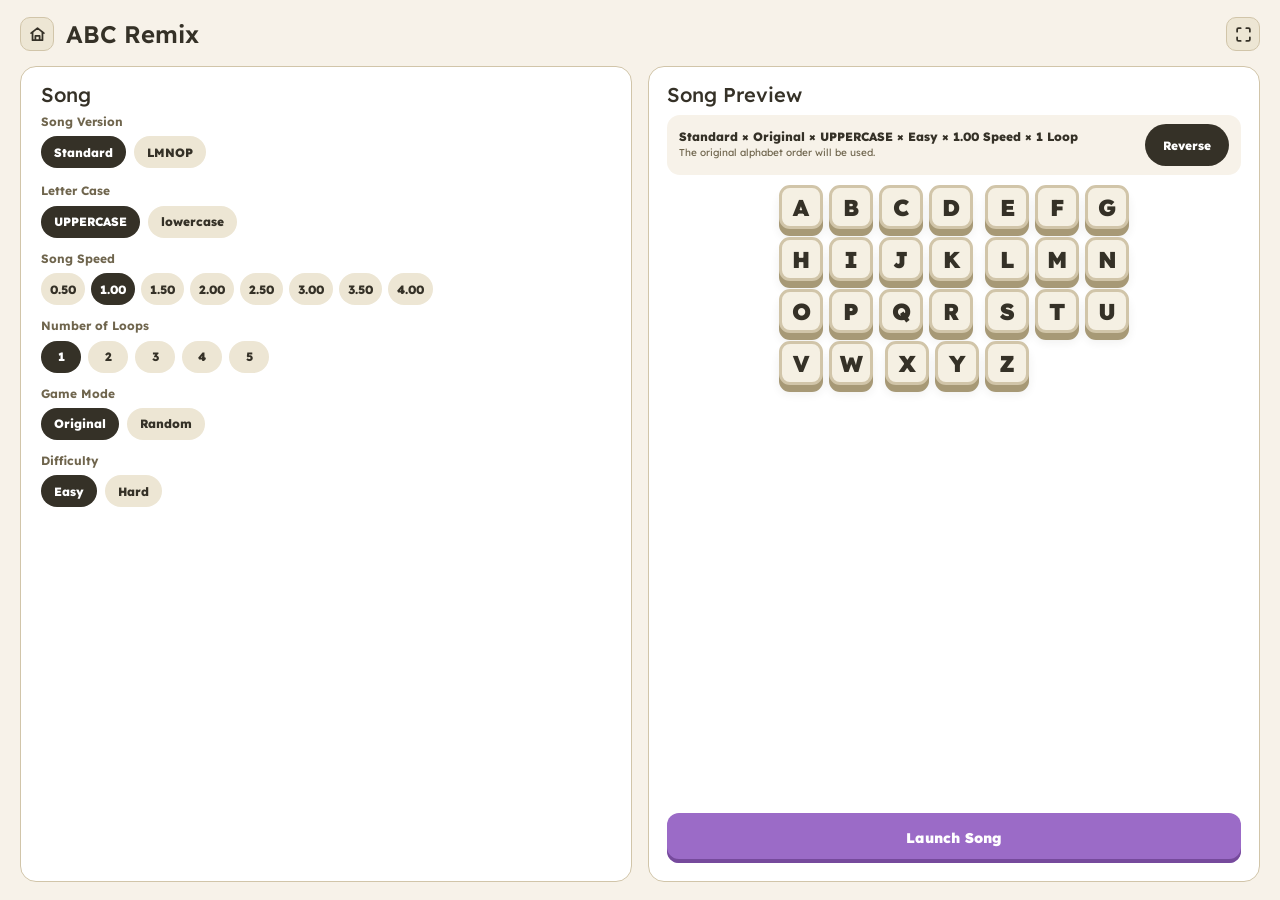
==== commit 72cbc027: "Add clap cues and remove custom mode" ====
--- a/apps/abc-remix/index.html
+++ b/apps/abc-remix/index.html
@@ -62,7 +62,7 @@
             <div id="modeButtons" class="pill-group mode-group" role="group" aria-label="Game mode">
               <button class="pill active" data-mode="original" type="button">Original</button>
               <button class="pill" data-mode="random" type="button">Random</button>
-              <button class="pill" data-mode="custom" type="button">Custom</button>
+              
             </div>
           </div>
 
--- a/css/clr.css
+++ b/css/clr.css
@@ -126,8 +126,8 @@
   --info:           var(--sky-500);
   --info-subtle:    var(--sky-50);
 
-  --font-display: 'Fredoka', sans-serif;
-  --font-ui:      'Nunito', sans-serif;
+  --font-display: 'Lexend', sans-serif;
+  --font-ui:      'Lexend', sans-serif;
 
   --card-image-ratio: 17;
   --card-text-ratio:  3;
--- a/apps/abc-remix/css/styles.css
+++ b/apps/abc-remix/css/styles.css
@@ -35,14 +35,14 @@
   overflow: hidden;
   background: var(--surface-base);
   color: var(--text-primary);
-  font-family: "Nunito", sans-serif;
+  font-family: "Lexend", sans-serif;
   -webkit-font-smoothing: antialiased;
   user-select: none;
 }
 button { font: inherit; color: inherit; cursor: pointer; border: 0; }
 .hidden { display: none !important; }
 
-h1, h2 { font-family: "Fredoka", sans-serif; }
+h1, h2 { font-family: "Lexend", sans-serif; }
 h1 { margin: 0; font-size: 32px; line-height: 1; font-weight: 600; }
 h2 { margin: 0; font-size: 28px; line-height: 1; font-weight: 500; }
 
@@ -133,7 +133,7 @@
 .wood-block {
   width: 100%; aspect-ratio: 1; min-width: 0; border-radius: 15px;
   background: var(--wood-face); border: 4px solid var(--wood-edge); color: var(--text-primary);
-  font-family: "Nunito", sans-serif; font-size: clamp(22px, 2vw, 34px); font-weight: 900;
+  font-family: "Lexend", sans-serif; font-size: clamp(22px, 2vw, 34px); font-weight: 900;
   display: grid; place-items: center; position: relative;
   box-shadow: 0 7px 0 var(--wood-shadow), 0 9px 10px rgba(53,49,39,.08);
   transition: transform .12s ease, box-shadow .12s ease, background .12s ease;
@@ -486,7 +486,7 @@
 .count-in-single { gap: 0; }
 .count-word {
   color: var(--text-primary);
-  font-family: "Fredoka", sans-serif;
+  font-family: "Lexend", sans-serif;
   font-size: clamp(108px, 13vw, 240px);
   font-weight: 600;
   line-height: 1;
@@ -498,7 +498,7 @@
 
 .count-in {
   position: absolute; left: 50%; top: 50%; transform: translate(-50%, -50%);
-  color: var(--text-muted); font-family: "Fredoka", sans-serif; font-size: clamp(24px, 4vw, 52px);
+  color: var(--text-muted); font-family: "Lexend", sans-serif; font-size: clamp(24px, 4vw, 52px);
   font-weight: 500; letter-spacing: .08em; opacity: .85;
 }
 .game-stage { position: relative; }
@@ -583,7 +583,7 @@
   flex: 0 0 auto;
   min-width: 1ch;
   color: var(--text-primary);
-  font-family: "Fredoka", sans-serif;
+  font-family: "Lexend", sans-serif;
   font-size: clamp(82px, 9vw, 190px);
   font-weight: 600;
   line-height: 1;
@@ -615,7 +615,7 @@
 }
 .mixed-lyric-text {
   color: var(--text-primary);
-  font-family: "Fredoka", sans-serif;
+  font-family: "Lexend", sans-serif;
   font-size: clamp(30px, 5vw, 86px);
   font-weight: 600;
   white-space: nowrap;
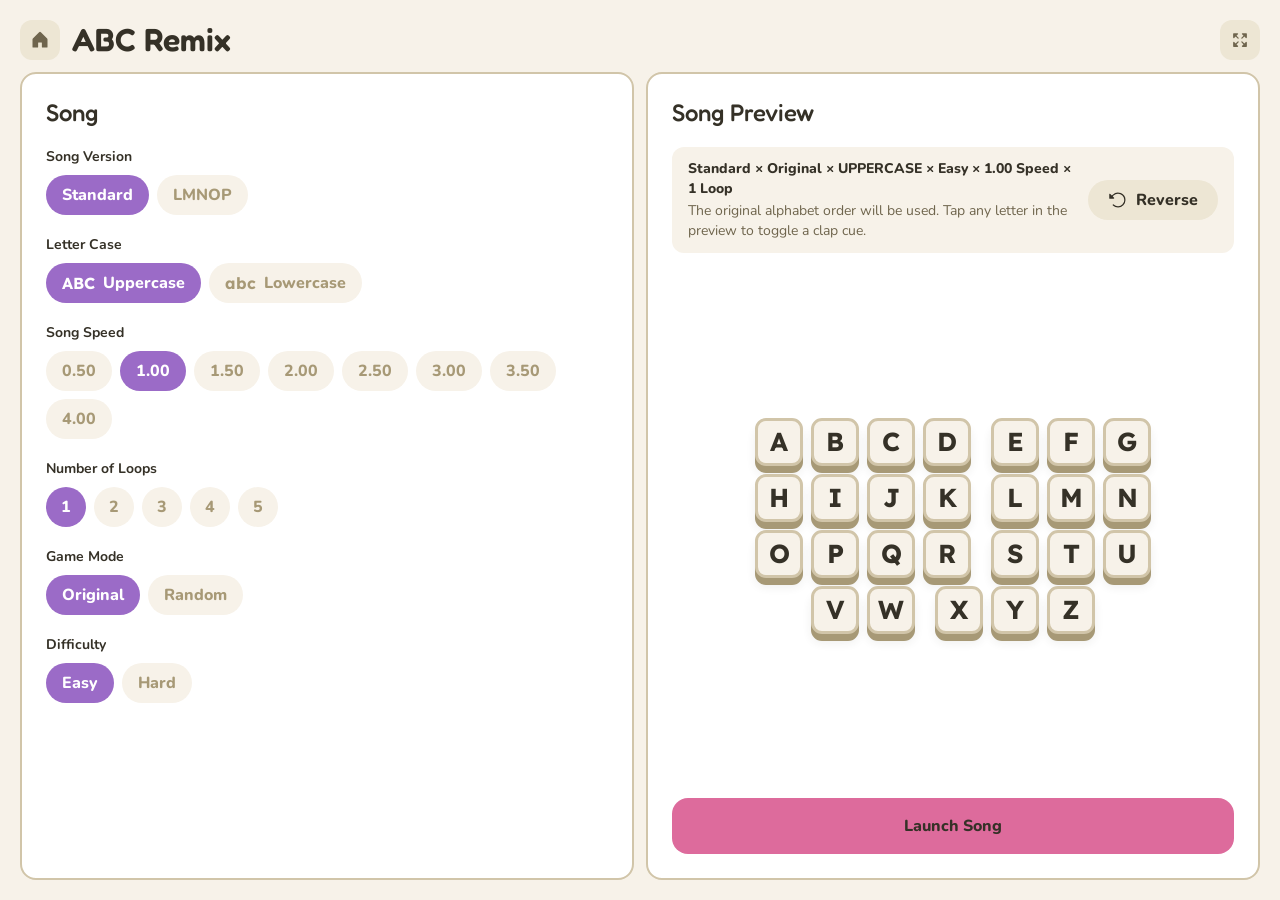
==== commit 18367e60: "Restyle all games" ====
--- a/apps/abc-remix/index.html
+++ b/apps/abc-remix/index.html
@@ -1,126 +1,113 @@
 <!doctype html>
 <html lang="en">
 <head>
-  <meta charset="UTF-8" />
-  <meta name="viewport" content="width=device-width, initial-scale=1.0, viewport-fit=cover" />
-  <meta name="theme-color" content="#F7F2E9" />
+  <meta charset="utf-8">
+  <meta name="viewport" content="width=device-width, initial-scale=1, viewport-fit=cover">
+  <meta name="theme-color" content="#F7F2E9">
   <title>ABC Remix</title>
   <link rel="preconnect" href="https://fonts.googleapis.com">
-<link rel="stylesheet" href="../../css/clr.css">
   <link rel="preconnect" href="https://fonts.gstatic.com" crossorigin>
-  <link href="https://fonts.googleapis.com/css2?family=Lexend:wght@400;500;600;700;800;900&display=swap" rel="stylesheet">
-  <link rel="stylesheet" href="./css/styles.css" />
+  <link href="https://fonts.googleapis.com/css2?family=Fredoka:wght@400;500;600;700&family=Lexend:wght@500;600;700&family=Nunito:wght@400;500;600;700;800;900&display=swap" rel="stylesheet">
+  <link rel="stylesheet" href="../../assets/css/tokens.css?v=8">
+  <link rel="stylesheet" href="../../assets/css/base.css?v=8">
+  <link rel="stylesheet" href="./remix.css?v=8">
 </head>
-<body>
-  <main id="app" class="app-shell">
-    <section id="settingsScreen" class="settings-screen">
-      <header class="settings-header">
-        <div class="header-left">
-          <button id="settingsHome" class="icon-btn home-icon-btn" type="button" aria-label="ABC Lab home" title="ABC Lab home"><svg class="lucide-icon" viewBox="0 0 24 24" fill="none" stroke="currentColor" stroke-width="2" stroke-linecap="round" stroke-linejoin="round" aria-hidden="true"><path d="m3 10 9-7 9 7"/><path d="M5 9v11h14V9"/><path d="M9 20v-6h6v6"/></svg></button>
-          <h1>ABC Remix</h1>
+<body data-game="remix">
+
+  <!-- Settings -->
+  <main id="settingsScreen" class="app-shell screen">
+    <header class="app-header">
+      <div class="header-left">
+        <a class="icon-btn" href="../../index.html" data-icon="house" aria-label="ABC Lab home" title="ABC Lab home"></a>
+        <h1 class="brand-name">ABC Remix</h1>
+      </div>
+      <div class="header-actions">
+        <button id="settingsFullscreen" class="icon-btn" type="button" aria-label="Fullscreen" title="Fullscreen"></button>
+      </div>
+    </header>
+
+    <div class="settings-main">
+      <section class="panel panel--card">
+        <h2 class="panel-title">Song</h2>
+
+        <div class="control-section">
+          <div class="settings-label">Song Version</div>
+          <div id="songVersionButtons" class="toggle-group" role="group" aria-label="Song version">
+            <button class="toggle-pill active" data-song="standard" type="button">Standard</button>
+            <button class="toggle-pill" data-song="lmno" type="button">LMNOP</button>
+          </div>
         </div>
-        <button id="settingsFullscreen" class="icon-btn" type="button" aria-label="Fullscreen" title="Fullscreen">
-          <svg class="lucide-icon" viewBox="0 0 24 24" fill="none" stroke="currentColor" stroke-width="2" stroke-linecap="round" stroke-linejoin="round" aria-hidden="true"><path d="M8 3H5a2 2 0 0 0-2 2v3M16 3h3a2 2 0 0 1 2 2v3M21 16v3a2 2 0 0 1-2 2h-3M8 21H5a2 2 0 0 1-2-2v-3"/></svg>
-        </button>
-      </header>
 
-      <div class="settings-grid">
-        <section class="settings-card song-card">
-          <h2>Song</h2>
+        <div class="control-section">
+          <div class="settings-label">Letter Case</div>
+          <div id="letterCaseButtons" class="toggle-group" role="group" aria-label="Letter case">
+            <button class="toggle-pill active" data-case="uppercase" type="button"><span class="pill-sample">ABC</span>Uppercase</button>
+            <button class="toggle-pill" data-case="lowercase" type="button"><span class="pill-sample">abc</span>Lowercase</button>
+          </div>
+        </div>
 
-          <div class="control-section">
-            <label>Song Version</label>
-            <div id="songVersionButtons" class="pill-group" role="group" aria-label="Song version">
-              <button class="pill active" data-song="standard" type="button">Standard</button>
-              <button class="pill" data-song="lmno" type="button">LMNOP</button>
-            </div>
+        <div class="control-section">
+          <div class="settings-label">Song Speed</div>
+          <div id="speedButtons" class="toggle-group" role="group" aria-label="Song speed"></div>
+        </div>
+
+        <div class="control-section">
+          <div class="settings-label">Number of Loops</div>
+          <div id="loopButtons" class="toggle-group" role="group" aria-label="Number of loops"></div>
+        </div>
+
+        <div class="control-section">
+          <div class="settings-label">Game Mode</div>
+          <div id="modeButtons" class="toggle-group" role="group" aria-label="Game mode">
+            <button class="toggle-pill active" data-mode="original" type="button">Original</button>
+            <button class="toggle-pill" data-mode="random" type="button">Random</button>
           </div>
+        </div>
 
-          <div class="control-section letter-case-section">
-            <label>Letter Case</label>
-            <div id="letterCaseButtons" class="pill-group" role="group" aria-label="Letter case">
-              <button class="pill active" data-case="uppercase" type="button">UPPERCASE</button>
-              <button class="pill" data-case="lowercase" type="button">lowercase</button>
-            </div>
+        <div class="control-section">
+          <div class="settings-label">Difficulty</div>
+          <div id="difficultyButtons" class="toggle-group" role="group" aria-label="Difficulty">
+            <button class="toggle-pill active" data-difficulty="easy" type="button">Easy</button>
+            <button class="toggle-pill" data-difficulty="hard" type="button">Hard</button>
           </div>
+        </div>
+      </section>
 
-          <div class="control-section speed-section">
-            <div class="section-label-row">
-              <label>Song Speed</label>
-              <span id="speedValue" class="speed-value">0.50</span>
-            </div>
-            <div id="speedButtons" class="speed-pills" role="group" aria-label="Song speed"></div>
-          </div>
+      <section class="panel panel--card">
+        <h2 class="panel-title">Song Preview</h2>
+        <div id="previewInfo" class="preview-info"></div>
+        <div id="modeContent" class="preview-content"></div>
+        <button id="launchButton" class="launch-btn" type="button">Launch Song</button>
+      </section>
+    </div>
+  </main>
 
-          <div class="control-section loop-section">
-            <label>Number of Loops</label>
-            <div id="loopButtons" class="pill-group loop-group" role="group" aria-label="Number of loops"></div>
-          </div>
+  <!-- Game -->
+  <main id="gameScreen" class="app-shell screen" hidden>
+    <header class="app-header">
+      <div class="header-left">
+        <a class="icon-btn" href="../../index.html" data-icon="house" aria-label="ABC Lab home" title="ABC Lab home"></a>
+        <h1 class="brand-name">ABC Remix</h1>
+        <div id="progressDots" class="pips" aria-hidden="true"></div>
+        <span id="loopBadge" class="loop-text" aria-live="polite" hidden></span>
+      </div>
+      <div class="header-actions">
+        <button id="restartButton" class="icon-btn" type="button" data-icon="arrow-counter-clockwise" aria-label="Restart" title="Restart"></button>
+        <button id="pauseButton" class="icon-btn" type="button" aria-label="Play" title="Play"></button>
+        <button id="backButton" class="icon-btn" type="button" data-icon="gear" aria-label="Settings" title="Settings"></button>
+        <button id="gameFullscreen" class="icon-btn" type="button" aria-label="Fullscreen" title="Fullscreen"></button>
+      </div>
+    </header>
 
-          <div class="control-section mode-section">
-            <label>Game Mode</label>
-            <div id="modeButtons" class="pill-group mode-group" role="group" aria-label="Game mode">
-              <button class="pill active" data-mode="original" type="button">Original</button>
-              <button class="pill" data-mode="random" type="button">Random</button>
-              
-            </div>
-          </div>
-
-          <div class="control-section difficulty-section">
-            <label>Difficulty</label>
-            <div id="difficultyButtons" class="pill-group difficulty-group" role="group" aria-label="Difficulty">
-              <button class="pill active" data-difficulty="easy" type="button">Easy</button>
-              <button class="pill" data-difficulty="hard" type="button">Hard</button>
-            </div>
-          </div>
-
-        </section>
-
-        <section class="settings-card preview-card">
-          <div class="preview-heading">
-            <h2>Song Preview</h2>
-          </div>
-          <div id="previewInfo" class="preview-info"></div>
-          <div id="modeContent" class="preview-content"></div>
-          <button id="launchButton" class="launch-button preview-launch-button" type="button">Launch Song</button>
-        </section>
-      </div>
-    </section>
-
-    <section id="gameScreen" class="game-screen hidden">
-      <header class="game-header">
-        <div class="game-title-group">
-          <button id="backButton" class="icon-btn" type="button" aria-label="Back to settings" title="Back to settings">
-            <svg class="lucide-icon" viewBox="0 0 24 24" fill="none" stroke="currentColor" stroke-width="2" stroke-linecap="round" stroke-linejoin="round" aria-hidden="true"><path d="m12 19-7-7 7-7"/><path d="M19 12H5"/></svg>
-          </button>
-          <h1 id="gameTitle">Standard × Original</h1>
-          <div id="loopBadge" class="loop-badge" aria-live="polite">Loop 1 of 1</div>
-        </div>
-        <div id="progressDots" class="progress-dots" aria-hidden="true"></div>
-        <div class="game-actions">
-          <button id="restartButton" class="icon-btn" type="button" aria-label="Restart" title="Restart">
-            <svg class="lucide-icon" viewBox="0 0 24 24" fill="none" stroke="currentColor" stroke-width="2" stroke-linecap="round" stroke-linejoin="round" aria-hidden="true"><path d="M3 12a9 9 0 1 0 3-6.7"/><path d="M3 4v5h5"/></svg>
-          </button>
-          <button id="pauseButton" class="icon-btn" type="button" aria-label="Play" title="Play">
-            <svg class="play-icon lucide-icon" viewBox="0 0 24 24" fill="currentColor" stroke="none" aria-hidden="true"><path d="M8 5.14v13.72a1 1 0 0 0 1.54.84l10.34-6.86a1 1 0 0 0 0-1.68L9.54 4.3A1 1 0 0 0 8 5.14Z"/></svg>
-            <svg class="pause-icon hidden lucide-icon" viewBox="0 0 24 24" fill="currentColor" stroke="none" aria-hidden="true"><path d="M7 5h3v14H7zM14 5h3v14h-3z"/></svg>
-          </button>
-          <button id="gameFullscreen" class="icon-btn" type="button" aria-label="Fullscreen" title="Fullscreen">
-            <svg class="lucide-icon" viewBox="0 0 24 24" fill="none" stroke="currentColor" stroke-width="2" stroke-linecap="round" stroke-linejoin="round" aria-hidden="true"><path d="M8 3H5a2 2 0 0 0-2 2v3M16 3h3a2 2 0 0 1 2 2v3M21 16v3a2 2 0 0 1-2 2h-3M8 21H5a2 2 0 0 1-2-2v-3"/></svg>
-          </button>
-        </div>
-      </header>
-
-      <div class="game-stage">
-        <div class="game-body">
-          <div id="countInStage" class="count-in-stage" aria-live="polite"></div>
-          <div id="chunkStage" class="chunk-stage" aria-live="polite"></div>
-          <div id="easyPreviewStage" class="easy-preview-stage" aria-hidden="true"></div>
-        </div>
+    <section class="panel panel--card stage-panel">
+      <div class="game-body">
+        <div id="chunkStage" class="chunk-stage" aria-live="polite"></div>
+        <div id="easyPreviewStage" class="easy-preview-stage" aria-hidden="true"></div>
+        <div id="countInStage" class="count-in-stage" aria-live="polite"></div>
       </div>
     </section>
   </main>
 
-  <script type="module" src="./js/app.js"></script>
+  <script type="module" src="./js/app.js?v=8"></script>
 </body>
 </html>
--- a/assets/css/tokens.css
+++ b/assets/css/tokens.css
@@ -0,0 +1,182 @@
+/* tokens.css
+   Verbatim copy of the token block (palette + semantic tokens) from
+   cardbox-app v3 clr.css. Do NOT edit here: to update the design system,
+   re-copy the block from cardbox. ABC Lab-specific values live in base.css. */
+
+/* ============================================
+   TOKENS — matched to v1's real values
+   ============================================ */
+:root {
+  /* ---- Raw palette ---------------------------------------------------- */
+  --leaf-50:  #E8F5DE;
+  --leaf-100: #D3ECC2;
+  --leaf-300: #A8D986;
+  --leaf-500: #7CBF57;
+  --leaf-700: #4F8F35;
+  --leaf-900: #2F5920;
+
+  --coral-50:  #FBE4E2;
+  --coral-100: #F7CBC7;
+  --coral-300: #EF9891;
+  --coral-500: #E2685D;
+  --coral-700: #B84B42;
+  --coral-900: #7A2F29;
+
+  --sky-50:  #E1F0FB;
+  --sky-100: #C3E1F7;
+  --sky-300: #8AC3EE;
+  --sky-500: #4FA3DE;
+  --sky-700: #337CAE;
+  --sky-900: #1F4E6E;
+
+  --peach-50:  #FCE9DC;
+  --peach-100: #FAD3B9;
+  --peach-300: #F3AC7D;
+  --peach-500: #E9884F;
+  --peach-700: #BC6533;
+  --peach-900: #7A4020;
+
+  --grape-50:  #EEE3F7;
+  --grape-100: #DCC7EF;
+  --grape-300: #BB94DE;
+  --grape-500: #9B6BC7;
+  --grape-700: #764A9C;
+  --grape-900: #4A2C63;
+
+  --sun-50:  #FBF0D2;
+  --sun-100: #F8E4A8;
+  --sun-300: #F0CB5C;
+  --sun-500: #E4B62E;
+  --sun-700: #B08A18;
+  --sun-900: #6E560F;
+
+  --bubblegum-50:  #FBE3EE;
+  --bubblegum-100: #F7C7DE;
+  --bubblegum-300: #EE94BE;
+  --bubblegum-500: #DD6B9C;
+  --bubblegum-700: #B04A78;
+  --bubblegum-900: #712D4C;
+
+  --mint-50:  #E1F7F0;
+  --mint-100: #C3EFE0;
+  --mint-300: #86DEC0;
+  --mint-500: #4DC2A0;
+  --mint-700: #339678;
+  --mint-900: #1F5F4C;
+
+  --sand-0:   #FFFFFF;
+  --sand-50:  #F7F2E9;
+  --sand-100: #EDE6D4;
+  --sand-300: #D1C5A9;
+  --sand-500: #A79976;
+  --sand-700: #6F654D;
+  --sand-900: #353127;
+
+  --slate-0:   #FFFFFF;
+  --slate-50:  #EEEFF1;
+  --slate-100: #DDDFE3;
+  --slate-300: #B1B5BE;
+  --slate-500: #7F8594;
+  --slate-700: #535865;
+  --slate-900: #22242B;
+
+  --orange-50:  #FBE7D6;
+  --orange-100: #F8D0AE;
+  --orange-300: #F3A263;
+  --orange-500: #E46A1A;
+  --orange-700: #B84F0E;
+  --orange-900: #6E2F0B;
+
+  --honey-50:  #F8E9C8;
+  --honey-100: #F5DCA0;
+  --honey-300: #EEC45A;
+  --honey-500: #9E6D12;
+  --honey-700: #7C520E;
+  --honey-900: #5A3D0A;
+
+  --lime-50:  #EEF8DC;
+  --lime-100: #DFF2C0;
+  --lime-300: #BDEB84;
+  --lime-500: #9BDF4F;
+  --lime-700: #649E24;
+  --lime-900: #3E6718;
+
+  --indigo-50:  #E9EAFB;
+  --indigo-100: #D4D5F6;
+  --indigo-300: #A1A4EB;
+  --indigo-500: #6468E6;
+  --indigo-700: #484CC0;
+  --indigo-900: #2B2E78;
+
+  /* ---- Cardbox semantic tokens (mapped onto the palette above) -------- */
+
+  /* Surface — warm, from Sand */
+  --surface-base:    var(--sand-50);
+  --surface-panel:   var(--sand-100);
+  --surface-card:    var(--sand-0);
+  --surface-inset:   var(--sand-50);
+
+  /* Text — cool, from Slate */
+  --text-primary:    var(--sand-900);
+  --text-secondary:  var(--sand-700);
+  --text-muted:      var(--sand-500);
+  --text-disabled:   var(--sand-300);
+  --text-inverse:    var(--sand-0);
+
+  /* Stroke — kept warm (Sand), matching Cardbox's cohesive look */
+  --stroke-default:  var(--sand-300);
+  --stroke-medium:   var(--sand-500);
+  --stroke-strong:   var(--sand-700);
+  --stroke-selected: var(--grape-500);
+
+  /* Interactive */
+  --green:                 var(--grape-500);
+  --interactive-primary:   var(--grape-500);
+  --interactive-secondary: var(--sun-500);
+  --tab-active:            var(--grape-500);
+  --tab-inactive:          var(--sand-700);
+  --interactive-disabled:  var(--sand-300);
+
+  /* Mode */
+  --flash:          var(--sun-500);
+  --flash-subtle:   var(--sun-50);
+  --reveal:         var(--sky-500);
+  --reveal-subtle:  var(--sky-50);
+  --target:         var(--coral-500);
+  --target-subtle:  var(--coral-50);
+  --vanish:         var(--leaf-500);
+  --vanish-subtle:  var(--leaf-50);
+  --roll:           var(--grape-500);
+  --roll-subtle:    var(--grape-50);
+  --flip:           var(--peach-500);
+  --flip-subtle:    var(--peach-50);
+  --spell:          var(--mint-500);
+  --spell-subtle:   var(--mint-50);
+  --call:           var(--bubblegum-500);
+  --call-subtle:    var(--bubblegum-50);
+  --beat:           var(--indigo-500);
+  --beat-subtle:    var(--indigo-50);
+  --bet:            var(--orange-500);
+  --bet-subtle:     var(--orange-50);
+
+  /* Feedback */
+  --success:        var(--leaf-500);
+  --success-subtle: var(--leaf-50);
+  --error:          var(--coral-500);
+  --error-subtle:   var(--coral-50);
+  --warning:        var(--sun-500);
+  --warning-subtle: var(--sun-50);
+  --info:           var(--sky-500);
+  --info-subtle:    var(--sky-50);
+
+  --font-display: 'Fredoka', sans-serif;
+  --font-ui:      'Nunito', sans-serif;
+  --font-card:    'Lexend', 'Nunito', sans-serif;
+
+  --card-image-ratio: 17;
+  --card-text-ratio:  3;
+
+  --r-lg:   16px;
+  --r-md:   12px;
+  --r-pill: 9999px;
+}
--- a/assets/css/base.css
+++ b/assets/css/base.css
@@ -0,0 +1,257 @@
+/* base.css
+   Reset + shared components for every ABC Lab page. Requires tokens.css.
+   Values mirror cardbox-app v3 clr.css so the apps read as one suite. */
+
+/* ---- Layout constants shared by the game screens ---------------------------- */
+/* Width of the right-hand panel (alphabet / guess) on ABC Jumble and ABC Trail.
+   Never more than 46% of the screen width, so small windows keep room for the stage. */
+:root { --side-panel-width: min(520px, 46%); }
+
+/* ---- Reset ------------------------------------------------------------ */
+*, *::before, *::after {
+  box-sizing: border-box;
+  margin: 0;
+  padding: 0;
+  -webkit-tap-highlight-color: transparent;
+}
+
+html, body {
+  width: 100%;
+  height: 100vh;
+  height: 100dvh;
+  height: var(--app-h, 100dvh); /* set by initViewport() for iOS Safari */
+  overflow: hidden;
+  overscroll-behavior: none;
+  background: var(--surface-base);
+  font-family: var(--font-ui);
+  color: var(--text-primary);
+  -webkit-font-smoothing: antialiased;
+  user-select: none;
+  -webkit-user-select: none;
+}
+
+h1, h2, h3, .display { font-family: var(--font-display); }
+
+button {
+  font-family: var(--font-ui);
+  cursor: pointer;
+  border: none;
+  background: none;
+  color: inherit;
+  padding: 0;
+}
+button:active { opacity: 0.75; }
+button:disabled { cursor: not-allowed; }
+
+a { color: inherit; text-decoration: none; }
+
+img { display: block; max-width: 100%; max-height: 100%; object-fit: contain; }
+
+[hidden], .hidden { display: none !important; }
+
+:focus-visible {
+  outline: 3px solid var(--stroke-selected);
+  outline-offset: 2px;
+}
+
+/* ---- Per-game accent -------------------------------------------------- */
+/* Put data-game on <body> (or on a card) and use var(--accent*) everywhere.
+   Change a game's colour here and nowhere else. */
+[data-game="remix"]  { --accent: var(--bubblegum-500); --accent-subtle: var(--bubblegum-50); --accent-strong: var(--bubblegum-700); }
+[data-game="jumble"] { --accent: var(--sun-500);       --accent-subtle: var(--sun-50);       --accent-strong: var(--sun-700); }
+[data-game="trail"]  { --accent: var(--sky-500);       --accent-subtle: var(--sky-50);       --accent-strong: var(--sky-700); }
+
+/* ---- Layout ----------------------------------------------------------- */
+.app-shell {
+  display: flex;
+  flex-direction: column;
+  height: 100%;
+  overflow: hidden;
+}
+
+.app-header {
+  display: flex;
+  align-items: center;
+  justify-content: space-between;
+  flex-shrink: 0;
+  height: 40px;
+}
+
+.brand-name {
+  font-family: var(--font-display);
+  font-size: 32px;
+  line-height: 40px;
+  font-weight: 600;
+  color: var(--text-primary);
+}
+
+.header-actions {
+  display: flex;
+  align-items: center;
+  gap: 8px;
+}
+
+.panel {
+  min-width: 0;
+  min-height: 0;
+  background: var(--surface-panel);
+  border: 2px solid var(--stroke-default);
+  border-radius: var(--r-lg);
+  padding: 20px;
+  display: flex;
+  flex-direction: column;
+  gap: 16px;
+  overflow: hidden;
+}
+.panel--card { background: var(--surface-card); }
+
+.panel-title {
+  font-family: var(--font-display);
+  font-size: 24px;
+  font-weight: 500;
+  color: var(--text-primary);
+  flex-shrink: 0;
+}
+
+/* ---- Icons ------------------------------------------------------------ */
+.icon { width: 24px; height: 24px; flex-shrink: 0; display: block; }
+.icon-sm { width: 16px; height: 16px; }
+
+.icon-btn {
+  width: 40px;
+  height: 40px;
+  border-radius: var(--r-md);
+  background: var(--surface-panel);
+  color: var(--text-secondary);
+  display: flex;
+  align-items: center;
+  justify-content: center;
+  flex-shrink: 0;
+}
+.icon-btn .icon { width: 20px; height: 20px; } /* Cardbox header icons are 20px */
+.icon-btn:active { opacity: 0.7; transform: scale(0.94); }
+
+/* ---- Buttons ---------------------------------------------------------- */
+.btn {
+  height: 40px;
+  padding: 0 20px;
+  border-radius: var(--r-md);
+  background: var(--surface-inset);
+  color: var(--text-primary);
+  font-size: 16px;
+  line-height: 24px;
+  font-weight: 800;
+  display: inline-flex;
+  align-items: center;
+  justify-content: center;
+  gap: 8px;
+  white-space: nowrap;
+}
+.btn--accent { background: var(--accent, var(--interactive-primary)); }
+.btn--dark   { background: var(--text-primary); color: var(--text-inverse); }
+.btn:disabled { opacity: 0.4; }
+
+.launch-btn {
+  height: 56px;
+  width: 100%;
+  border-radius: var(--r-lg);
+  background: var(--accent, var(--interactive-primary));
+  color: var(--text-primary);
+  display: flex;
+  align-items: center;
+  justify-content: center;
+  gap: 8px;
+  font-size: 16px;
+  line-height: 24px;
+  font-weight: 800;
+  flex-shrink: 0;
+}
+.launch-btn:disabled { opacity: 0.4; cursor: not-allowed; }
+
+/* ---- Settings controls ------------------------------------------------ */
+.settings-label {
+  font-size: 14px;
+  line-height: 20px;
+  font-weight: 700;
+  color: var(--text-primary);
+}
+
+/* Helper text under a label; sits snug against the label, above the controls. */
+.settings-note { font-size: 14px; line-height: 20px; color: var(--text-secondary); }
+.settings-label + .settings-note { margin-top: -4px; }
+
+.toggle-group {
+  display: flex;
+  gap: 8px;
+  flex-wrap: wrap;
+}
+
+.toggle-pill {
+  height: 40px;
+  padding: 0 16px;
+  border-radius: var(--r-pill);
+  background: var(--surface-inset);
+  color: var(--text-muted);
+  font-size: 16px;
+  font-weight: 800;
+  display: inline-flex;
+  align-items: center;
+  justify-content: center;
+  gap: 8px;
+  white-space: nowrap;
+}
+.toggle-pill.active { background: var(--tab-active); color: #fff; }
+.toggle-pill:disabled { opacity: 0.35; cursor: not-allowed; }
+
+.toggle-pill-circle {
+  width: 40px;
+  height: 40px;
+  border-radius: 50%;
+  background: var(--surface-inset);
+  color: var(--text-muted);
+  font-size: 16px;
+  font-weight: 800;
+  display: flex;
+  align-items: center;
+  justify-content: center;
+  flex-shrink: 0;
+}
+.toggle-pill-circle.active { background: var(--tab-active); color: #fff; }
+
+/* ---- Stepper (Cardbox's vanish-count-stepper) -------------------------- */
+.stepper {
+  display: flex;
+  align-items: center;
+  gap: 24px;
+  height: 40px;
+  padding: 0 4px;
+  border-radius: var(--r-md);
+  background: var(--surface-panel);
+}
+.stepper-btn {
+  width: 32px;
+  height: 32px;
+  border-radius: 32%;
+  background: var(--surface-card);
+  color: var(--text-secondary);
+  display: flex;
+  align-items: center;
+  justify-content: center;
+  flex-shrink: 0;
+}
+.stepper-btn .icon { width: 14px; height: 14px; }
+.stepper-btn:disabled { opacity: 0.35; cursor: not-allowed; }
+.stepper-value {
+  min-width: 28px;
+  text-align: center;
+  font-size: 16px;
+  font-weight: 800;
+  color: var(--text-primary);
+}
+
+/* ---- Progress pips (ABC Trail letters, ABC Remix song screens) --------- */
+/* coming up = sand 300, in progress = outline in the game's colour, done = solid */
+.pips { display: flex; align-items: center; gap: 8px; margin-left: 12px; }
+.seq-dot { width: 16px; height: 16px; flex: 0 0 16px; border-radius: 50%; background: var(--sand-300); }
+.seq-dot.active { background: transparent; box-shadow: inset 0 0 0 3px var(--accent); }
+.seq-dot.done { background: var(--accent); }
--- a/apps/abc-remix/remix.css
+++ b/apps/abc-remix/remix.css
@@ -0,0 +1,278 @@
+/* remix.css: ABC Remix only.
+   Requires tokens.css + base.css; <body data-game="remix"> supplies --accent*. */
+
+.screen { padding: 20px; gap: 12px; }
+.header-left { display: flex; align-items: center; gap: 12px; min-width: 0; }
+.pill-sample { font-family: var(--font-card); font-weight: 700; }
+.loop-text { margin-left: 12px; font-size: 14px; font-weight: 800; color: var(--text-secondary); white-space: nowrap; }
+
+/* ---- Alphabet block (settings preview and gameplay share it) ----------- */
+.wood-block {
+  width: 100%;
+  aspect-ratio: 1;
+  min-width: 0;
+  border-radius: 15px;
+  background: var(--sand-50);
+  border: 4px solid var(--sand-300);
+  color: var(--text-primary);
+  font-family: var(--font-card);
+  font-size: clamp(22px, 2vw, 34px);
+  font-weight: 700;
+  display: grid;
+  place-items: center;
+  box-shadow: 0 7px 0 var(--sand-500), 0 9px 10px rgba(53, 49, 39, 0.08);
+  transition: transform 0.12s ease, box-shadow 0.12s ease, background 0.12s ease;
+}
+.wood-block:active { transform: translateY(3px); box-shadow: 0 4px 0 var(--sand-500), 0 6px 8px rgba(53, 49, 39, 0.08); }
+
+/* ---- Settings --------------------------------------------------------- */
+.settings-main {
+  flex: 1;
+  min-height: 0;
+  display: grid;
+  grid-template-columns: minmax(0, 1fr) minmax(0, 1fr);
+  gap: 12px;
+  overflow-y: auto;
+}
+.settings-main .panel { padding: 24px; gap: 20px; min-height: min-content; }
+.control-section { display: flex; flex-direction: column; gap: 8px; flex-shrink: 0; }
+.settings-main .launch-btn { margin-top: auto; }
+
+.preview-info { flex-shrink: 0; }
+.preview-summary {
+  display: flex;
+  align-items: center;
+  justify-content: space-between;
+  gap: 16px;
+  padding: 12px 16px;
+  border-radius: var(--r-md);
+  background: var(--surface-inset);
+}
+.preview-summary-copy { min-width: 0; display: flex; flex-direction: column; gap: 2px; }
+.preview-summary strong { font-size: 14px; line-height: 20px; font-weight: 800; }
+.preview-summary span { font-size: 14px; line-height: 20px; color: var(--text-secondary); }
+.preview-action {
+  flex: 0 0 auto;
+  height: 40px;
+  padding: 0 20px;
+  border-radius: var(--r-pill);
+  background: var(--surface-panel);
+  color: var(--text-primary);
+  font-size: 16px;
+  font-weight: 800;
+  display: inline-flex;
+  align-items: center;
+  gap: 8px;
+}
+.preview-action .icon { width: 20px; height: 20px; }
+.preview-action.active { background: var(--text-primary); color: var(--text-inverse); }
+
+.preview-content { flex: 1; min-height: 0; display: flex; align-items: center; justify-content: center; overflow: hidden; }
+.song-layout { display: flex; flex-direction: column; align-items: center; gap: 8px; max-width: 100%; }
+.song-row { display: flex; align-items: center; justify-content: center; gap: 20px; }
+.song-group { display: flex; gap: 8px; }
+.song-slot { width: 48px; height: 48px; flex: 0 0 48px; display: grid; place-items: center; }
+.song-slot .wood-block { width: 48px; height: 48px; border-width: 3px; border-radius: 11px; font-size: 26px; }
+.song-slot .wood-block.clap-cue { font-size: 24px; }
+
+/* ---- Game ------------------------------------------------------------- */
+.stage-panel { flex: 1; min-height: 0; padding: 0; gap: 0; }
+.game-body {
+  flex: 1;
+  min-height: 0;
+  position: relative;
+  margin: 16px;
+  display: grid;
+  grid-template-rows: minmax(0, 1fr) 68px;
+}
+.chunk-stage { position: relative; z-index: 2; min-height: 0; width: 100%; display: flex; justify-content: center; align-items: center; }
+
+/* Hard and Easy: big blocks, sized from the four-letter case so 2 and 3 letter screens match. */
+.chunk-row {
+  --play-gap: clamp(10px, 1.2vw, 26px);
+  width: 100%;
+  display: grid;
+  grid-template-columns: repeat(var(--chunk-count), calc((100% - (3 * var(--play-gap))) / 4));
+  justify-content: center;
+  gap: var(--play-gap);
+}
+.chunk-slot { width: 100%; aspect-ratio: 1; min-width: 0; display: grid; place-items: center; }
+.chunk-slot .wood-block,
+.mixed-song-slot .wood-block {
+  width: 100%;
+  height: 100%;
+  border-radius: clamp(18px, 1.5vw, 32px);
+  border-width: clamp(4px, 0.35vw, 7px);
+  font-size: clamp(96px, 13vw, 240px);
+  box-shadow: 0 clamp(10px, 0.8vw, 18px) 0 var(--sand-500), 0 clamp(18px, 1.4vw, 30px) 35px rgba(53, 49, 39, 0.13);
+}
+.chunk-slot .wood-block { animation: blockPop 0.34s cubic-bezier(0.2, 0.9, 0.2, 1); }
+.chunk-slot.current .wood-block {
+  transform: translateY(clamp(-12px, -0.8vw, -6px));
+  box-shadow: 0 clamp(14px, 1vw, 22px) 0 var(--sand-500), 0 clamp(24px, 1.8vw, 38px) 42px rgba(53, 49, 39, 0.18);
+}
+
+/* Easy: the whole chunk is visible; the called letter lights up. */
+.easy-chunk-slot .wood-block {
+  animation: none;
+  transition: background 0.14s ease, border-color 0.14s ease, box-shadow 0.14s ease, transform 0.14s ease;
+}
+.easy-chunk-slot.called .wood-block,
+.mixed-song-slot.called .wood-block {
+  background: var(--accent-subtle);
+  border-color: var(--accent);
+  color: var(--accent-strong);
+  box-shadow: 0 clamp(10px, 0.8vw, 18px) 0 var(--accent-strong), 0 clamp(18px, 1.4vw, 30px) 35px rgba(0, 0, 0, 0.1);
+}
+.wood-block.letter-jiggle { animation: letterJiggle 0.34s cubic-bezier(0.2, 0.9, 0.2, 1); }
+
+/* Easy: a small shelf shows the next chunk just before it arrives (space is always reserved). */
+.easy-preview-stage {
+  min-height: 0;
+  width: 100%;
+  display: flex;
+  align-items: center;
+  justify-content: center;
+  padding: 2px 0 8px;
+  position: relative;
+  z-index: 3;
+  visibility: hidden;
+  opacity: 0;
+  pointer-events: none;
+}
+.easy-preview-stage.has-preview { visibility: visible; opacity: 1; }
+.easy-next-preview {
+  width: max-content;
+  max-width: 100%;
+  display: grid;
+  grid-template-columns: repeat(var(--chunk-count), 50px);
+  justify-content: center;
+  gap: 6px;
+  margin: 0 auto;
+}
+.easy-preview-stage.has-preview .easy-next-preview { animation: previewShelfPop 0.24s cubic-bezier(0.2, 0.9, 0.2, 1); }
+.easy-next-preview .chunk-slot { width: 50px; height: 50px; }
+.easy-next-preview .wood-block {
+  width: 50px;
+  height: 50px;
+  font-size: 32px;
+  border-width: 4px;
+  border-radius: 14px;
+  box-shadow: 0 5px 0 var(--sand-500), 0 8px 14px rgba(53, 49, 39, 0.08);
+  animation: none;
+}
+
+/* Lyric screens: each word's slot is as wide as the finished word, so fragments never shift anything. */
+.lyric-row {
+  --lyric-count: 1;
+  display: grid;
+  grid-template-columns: repeat(var(--lyric-count), max-content);
+  width: max-content;
+  max-width: 96%;
+  margin: 0 auto;
+  justify-content: center;
+  align-items: baseline;
+  column-gap: clamp(36px, 4vw, 82px);
+}
+.lyric-row[data-song="lmno"][data-screen="9"],
+.lyric-row[data-song="lmno"][data-screen="11"] { column-gap: clamp(48px, 5vw, 100px); }
+.lyric-row[data-song="standard"][data-screen="10"] { column-gap: clamp(30px, 3vw, 60px); }
+.lyric-row[data-song="lmno"][data-screen="12"] { column-gap: clamp(44px, 4.5vw, 90px); }
+.lyric-word {
+  position: relative;
+  display: block;
+  text-align: left;
+  white-space: nowrap;
+  color: var(--text-primary);
+  font-family: var(--font-card);
+  font-size: clamp(82px, 9vw, 190px);
+  font-weight: 600;
+  line-height: 1;
+}
+.lyric-row.lyric-count-4 .lyric-word { font-size: clamp(70px, 8.2vw, 178px); }
+.lyric-ghost { display: inline-block; visibility: hidden; white-space: nowrap; }
+.lyric-live { position: absolute; inset: 0; display: flex; align-items: baseline; justify-content: flex-start; white-space: nowrap; overflow: visible; }
+.lyric-part { display: inline-block; white-space: nowrap; }
+.lyric-pop { animation: lyricFall 0.28s cubic-bezier(0.2, 0.9, 0.2, 1); }
+
+/* Mixed screens (Y / and / Z): two blocks with the sung word between them. */
+.mixed-song-row {
+  width: max-content;
+  max-width: 96%;
+  margin: 0 auto;
+  display: grid;
+  grid-template-columns: max-content max-content max-content;
+  align-items: center;
+  justify-content: center;
+  column-gap: clamp(34px, 4vw, 80px);
+}
+.mixed-song-slot { display: grid; place-items: center; }
+.mixed-song-slot .wood-block { width: clamp(180px, 20vw, 330px); height: clamp(180px, 20vw, 330px); }
+.mixed-song-slot[data-event-type="lyric"] { width: clamp(90px, 8vw, 150px); }
+.mixed-lyric-text {
+  color: var(--text-primary);
+  font-family: var(--font-card);
+  font-weight: 600;
+  white-space: nowrap;
+  font-size: clamp(30px, 5vw, 86px);
+  animation: lyricFall 0.28s cubic-bezier(0.2, 0.9, 0.2, 1);
+}
+.mixed-inline-lyric { width: 100%; text-align: center; font-size: clamp(52px, 6vw, 108px); }
+
+/* Count-in (3, 2, 1, GO!) and the four-beat pause between loops */
+.count-in-stage { position: absolute; inset: 0; z-index: 30; display: flex; align-items: center; justify-content: center; pointer-events: none; }
+.count-in-stage:not(.visible) { opacity: 0; }
+.count-in-row { width: 100%; display: flex; align-items: baseline; justify-content: center; gap: clamp(24px, 4vw, 64px); }
+.count-word {
+  color: var(--text-primary);
+  font-family: var(--font-card);
+  font-size: clamp(108px, 13vw, 240px);
+  font-weight: 600;
+  line-height: 1;
+  white-space: nowrap;
+  opacity: 0;
+  transform: translateY(-24px) scale(0.94);
+}
+.count-word.count-pop { animation: lyricFall 0.28s cubic-bezier(0.2, 0.9, 0.2, 1) forwards; }
+.loop-gap-dots { display: flex; align-items: center; justify-content: center; gap: 28px; }
+.loop-gap-dot {
+  width: 28px;
+  height: 28px;
+  border-radius: 50%;
+  background: var(--accent);
+  opacity: 0;
+  transform: scale(0.65);
+  animation: gapDotPop 0.28s cubic-bezier(0.2, 0.9, 0.2, 1) forwards;
+}
+.loop-gap-dot:nth-child(2) { animation-delay: 1s; }
+.loop-gap-dot:nth-child(3) { animation-delay: 2s; }
+.loop-gap-dot:nth-child(4) { animation-delay: 3s; }
+
+@keyframes blockPop {
+  0% { opacity: 0; transform: translateY(28px) scale(0.72) rotate(-3deg); }
+  70% { opacity: 1; transform: translateY(-5px) scale(1.04) rotate(0.5deg); }
+  100% { opacity: 1; transform: translateY(0) scale(1) rotate(0); }
+}
+@keyframes lyricFall {
+  0% { opacity: 0; transform: translateY(-24px) scale(0.94); }
+  100% { opacity: 1; transform: translateY(0) scale(1); }
+}
+@keyframes letterJiggle {
+  0% { transform: translateY(0) rotate(0deg) scale(1); }
+  25% { transform: translateY(-7px) rotate(-2deg) scale(1.045); }
+  50% { transform: translateY(2px) rotate(2deg) scale(1.02); }
+  75% { transform: translateY(-2px) rotate(-1deg) scale(1.01); }
+  100% { transform: translateY(0) rotate(0deg) scale(1); }
+}
+@keyframes gapDotPop { to { opacity: 1; transform: scale(1); } }
+@keyframes previewShelfPop {
+  0% { opacity: 0; transform: translateY(8px) scale(0.94); }
+  100% { opacity: 1; transform: translateY(0) scale(1); }
+}
+
+/* ---- Portrait / narrow: stack the settings and let the page scroll ----- */
+@media (max-aspect-ratio: 1/1) {
+  html, body { height: auto; min-height: var(--app-h, 100dvh); overflow: auto; }
+  #settingsScreen { height: auto; min-height: var(--app-h, 100dvh); overflow: visible; }
+  .settings-main { grid-template-columns: 1fr; }
+}
